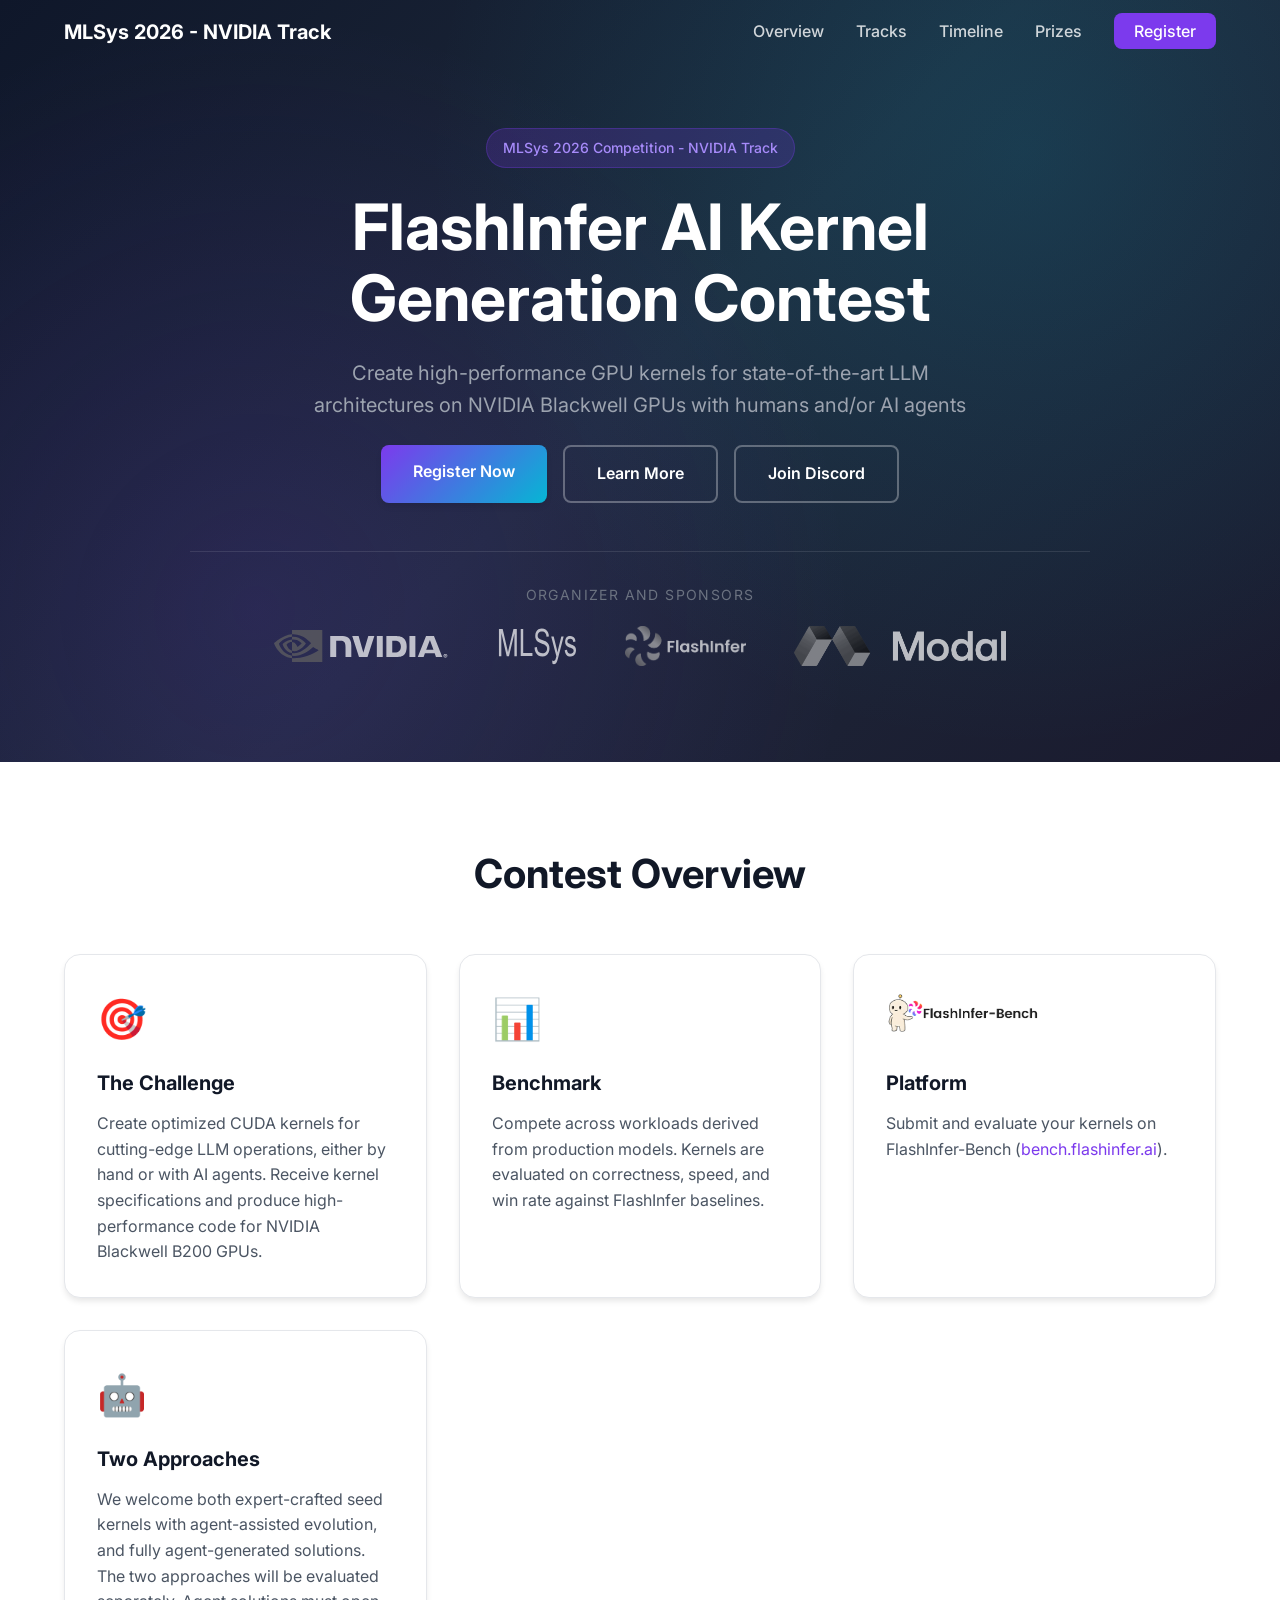
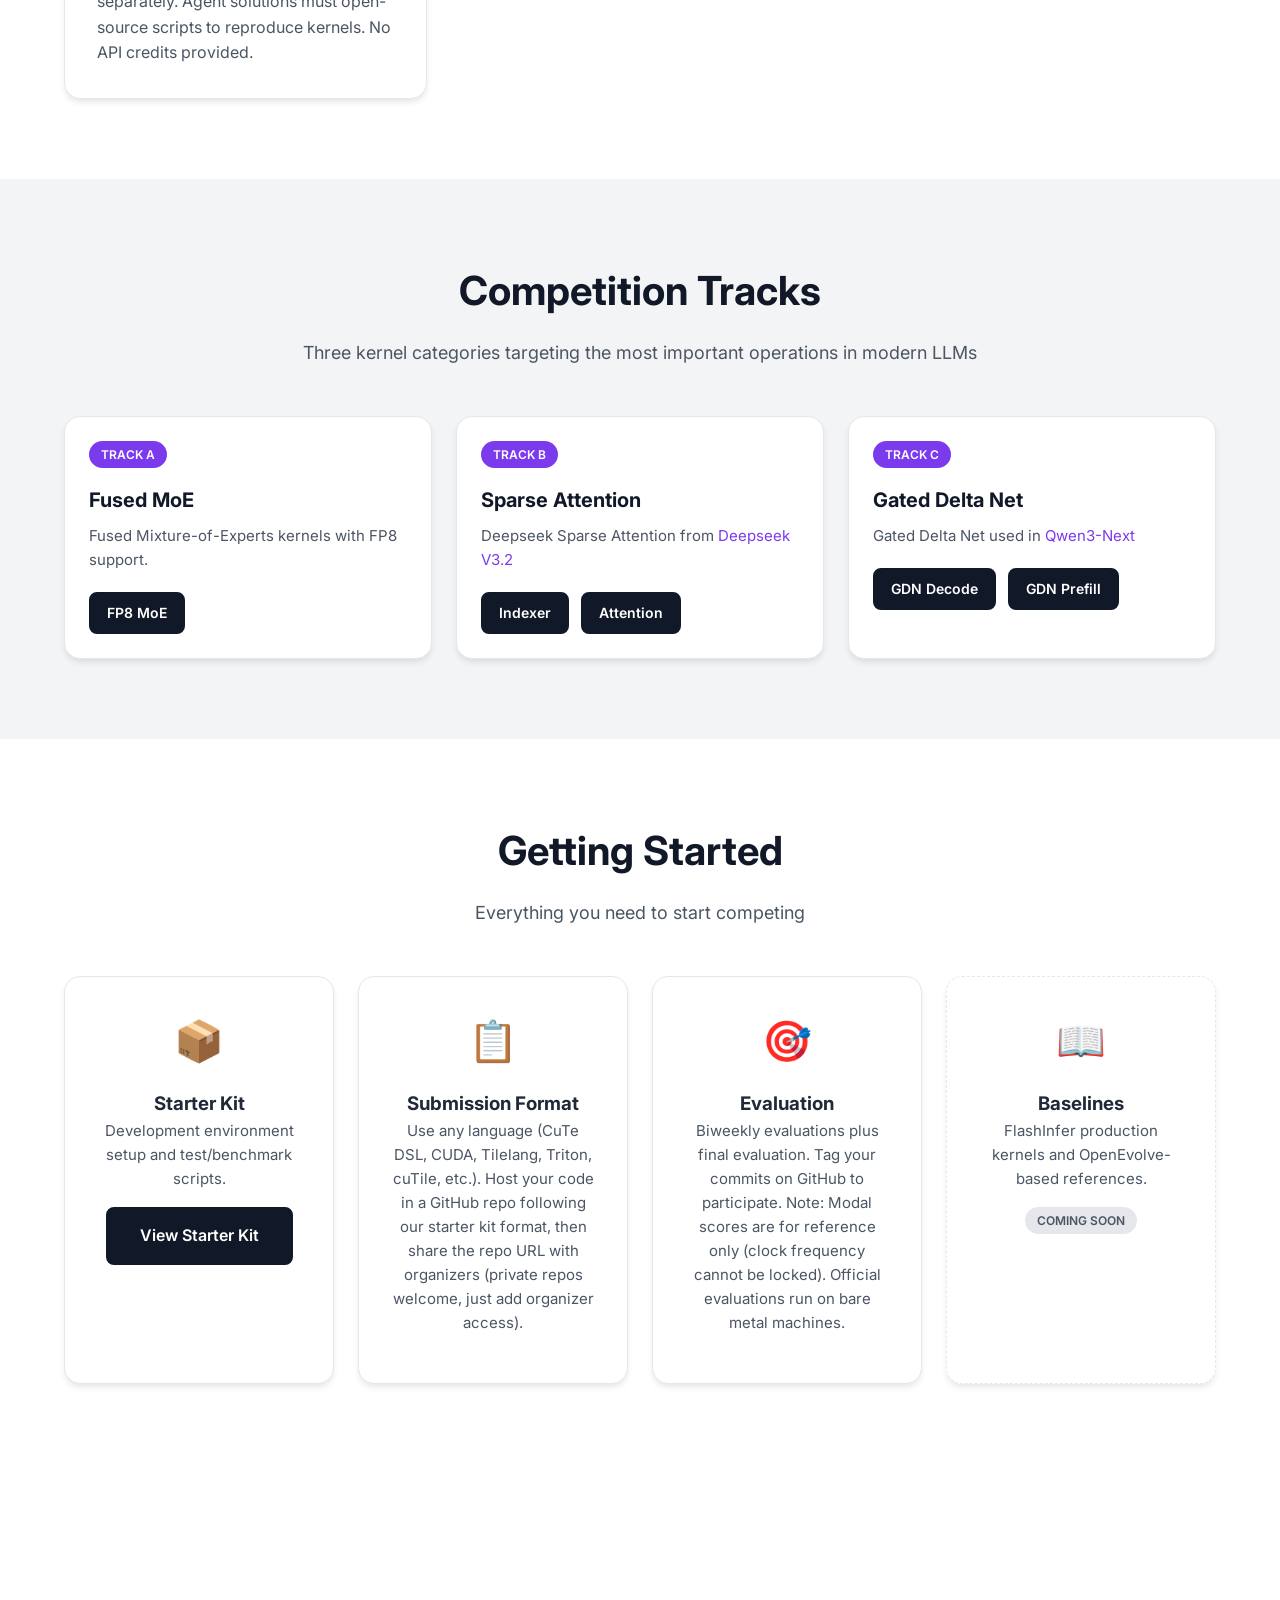
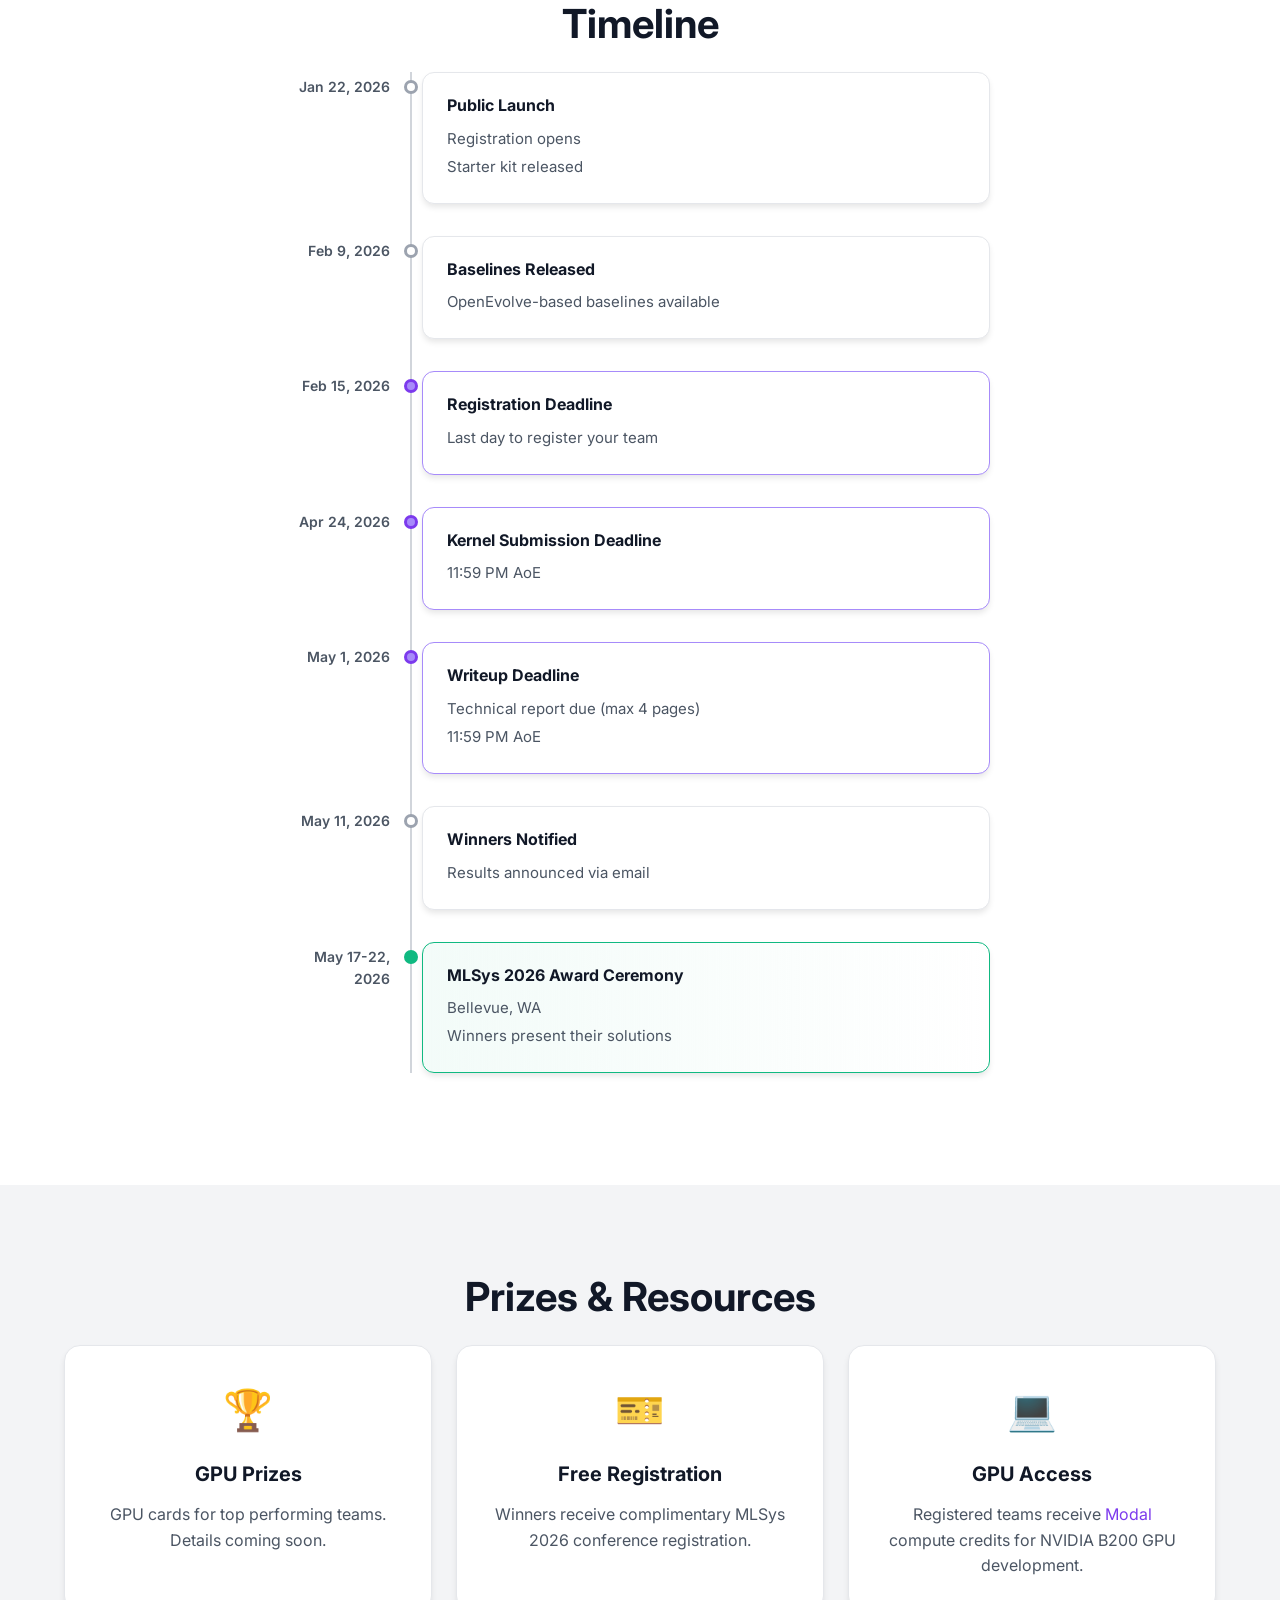
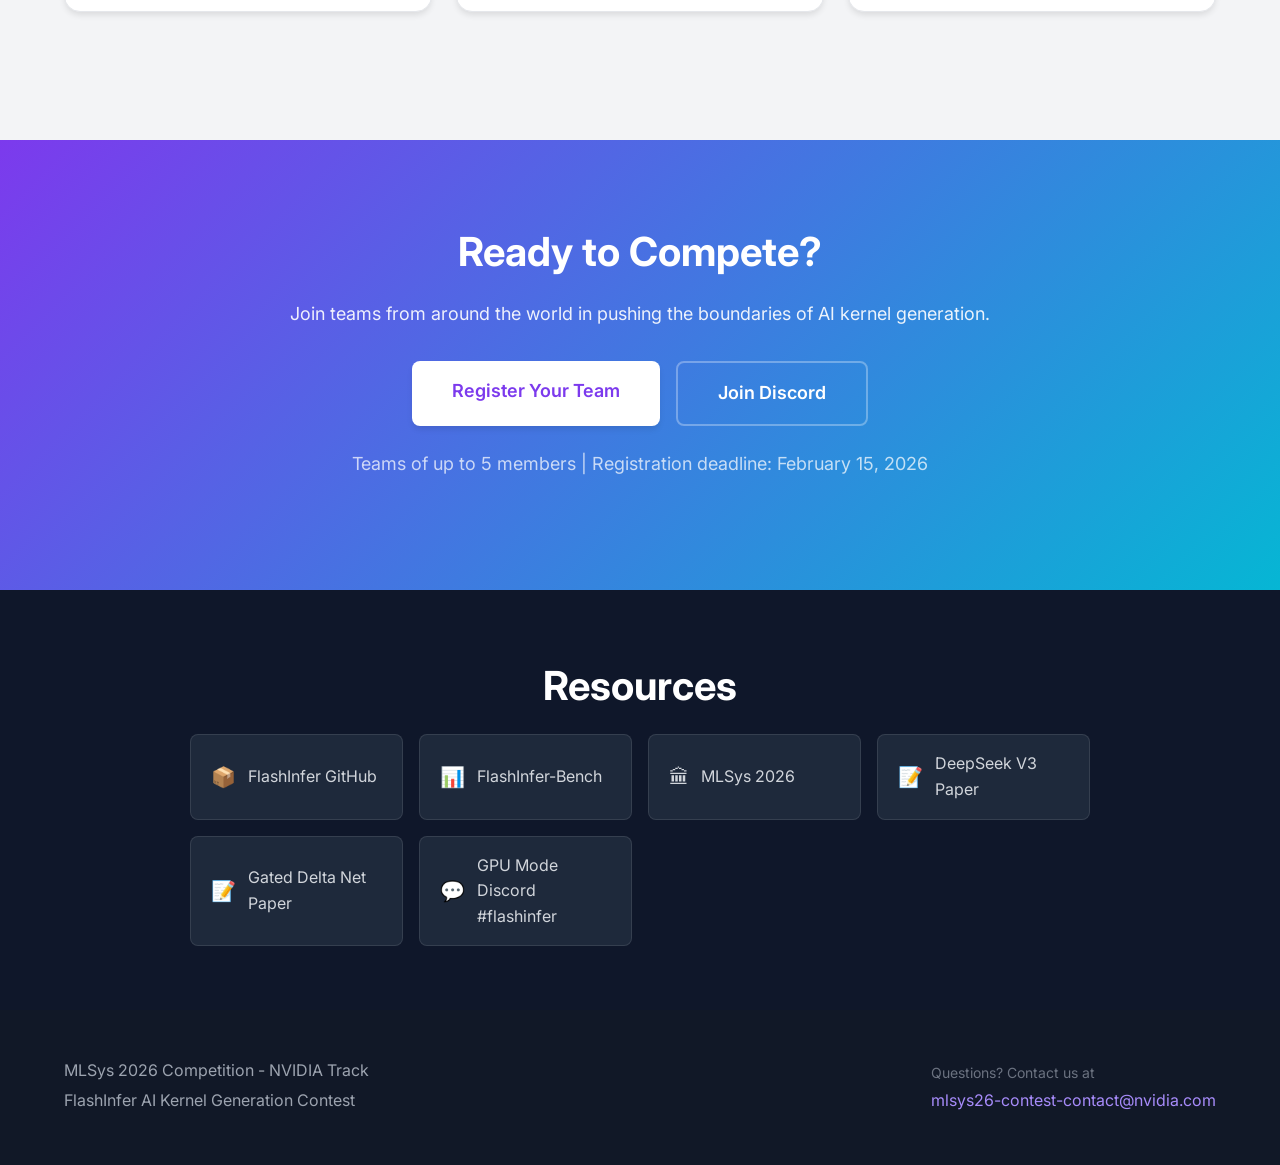
==== index.html @ d5a0d243 "fix url for gdn definitions" ====
<!DOCTYPE html>
<html lang="en">
<head>
    <meta charset="UTF-8">
    <meta name="viewport" content="width=device-width, initial-scale=1.0">
    <title>NVIDIA Track | MLSys 2026 FlashInfer AI Kernel Generation Contest</title>
    <link rel="stylesheet" href="styles.css">
    <link rel="preconnect" href="https://fonts.googleapis.com">
    <link rel="preconnect" href="https://fonts.gstatic.com" crossorigin>
    <link href="https://fonts.googleapis.com/css2?family=Inter:wght@400;500;600;700&family=JetBrains+Mono:wght@400;500&display=swap" rel="stylesheet">
</head>
<body>
    <nav class="navbar">
        <div class="nav-container">
            <a href="#" class="nav-logo">MLSys 2026 - NVIDIA Track</a>
            <ul class="nav-menu">
                <li><a href="#overview">Overview</a></li>
                <li><a href="#tracks">Tracks</a></li>
                <li><a href="#timeline">Timeline</a></li>
                <li><a href="#prizes">Prizes</a></li>
                <li><a href="#register" class="nav-cta">Register</a></li>
            </ul>
        </div>
    </nav>

    <header class="hero">
        <div class="hero-content">
            <div class="hero-badge">MLSys 2026 Competition - NVIDIA Track</div>
            <h1>FlashInfer AI Kernel Generation Contest</h1>
            <p class="hero-subtitle">Create high-performance GPU kernels for state-of-the-art LLM architectures on NVIDIA Blackwell GPUs with humans and/or AI agents</p>
            <div class="hero-buttons">
                <a href="https://docs.google.com/forms/d/e/1FAIpQLSc68pDEivL02zfquXBBNzZDrTqu38zTOIt8EEorZCu1cBKJQg/viewform?usp=dialog" class="btn btn-primary" target="_blank">Register Now</a>
                <a href="#overview" class="btn btn-secondary">Learn More</a>
                <a href="https://discord.gg/XEH5wGKXZA" class="btn btn-secondary" target="_blank">Join Discord</a>
            </div>
            <div class="hero-logos">
                <span class="hero-logos-label">Organizer and Sponsors</span>
                <div class="hero-logos-row">
                    <a href="https://www.nvidia.com" target="_blank" class="logo-link">
                        <img src="images/nvidia-logo.svg" alt="NVIDIA" class="partner-logo nvidia-logo">
                    </a>
                    <a href="https://mlsys.org/Conferences/2026" target="_blank" class="logo-link">
                        <img src="images/mlsys-logo.svg" alt="MLSys" class="partner-logo">
                    </a>
                    <a href="https://github.com/flashinfer-ai/flashinfer" target="_blank" class="logo-link">
                        <img src="images/FlashInfer-white-background.png" alt="FlashInfer" class="partner-logo">
                    </a>
                    <a href="https://modal.com" target="_blank" class="logo-link">
                        <img src="images/Modal-PrimaryLogo-Dark-Greyscale.png" alt="Modal" class="partner-logo">
                    </a>
                </div>
            </div>
        </div>
    </header>

    <section id="overview" class="section">
        <div class="container">
            <h2 class="section-title">Contest Overview</h2>
            <div class="overview-grid">
                <div class="overview-card">
                    <div class="overview-icon">&#x1F3AF;</div>
                    <h3>The Challenge</h3>
                    <p>Create optimized CUDA kernels for cutting-edge LLM operations, either by hand or with AI agents. Receive kernel specifications and produce high-performance code for NVIDIA Blackwell B200 GPUs.</p>
                </div>
                <div class="overview-card">
                    <div class="overview-icon">&#x1F4CA;</div>
                    <h3>Benchmark</h3>
                    <p>Compete across workloads derived from production models. Kernels are evaluated on correctness, speed, and win rate against FlashInfer baselines.</p>
                </div>
                <div class="overview-card">
                    <div class="overview-icon"><img src="images/fib-logo.png" alt="FlashInfer-Bench" class="overview-logo"></div>
                    <h3>Platform</h3>
                    <p>Submit and evaluate your kernels on FlashInfer-Bench (<a href="https://bench.flashinfer.ai" target="_blank">bench.flashinfer.ai</a>).</p>
                </div>
                <div class="overview-card">
                    <div class="overview-icon">&#x1F916;</div>
                    <h3>Two Approaches</h3>
                    <p>We welcome both expert-crafted seed kernels with agent-assisted evolution, and fully agent-generated solutions. The two approaches will be evaluated separately. Agent solutions must open-source scripts to reproduce kernels. No API credits provided.</p>
                </div>
            </div>
        </div>
    </section>

    <section id="tracks" class="section section-alt">
        <div class="container">
            <h2 class="section-title">Competition Tracks</h2>
            <p class="section-subtitle">Three kernel categories targeting the most important operations in modern LLMs</p>

            <div class="tracks-grid">
                <div class="track-card">
                    <div class="track-header">
                        <span class="track-label">Track A</span>
                    </div>
                    <h3>Fused MoE</h3>
                    <p>Fused Mixture-of-Experts kernels with FP8 support.</p>
                    <a href="https://bench.flashinfer.ai/kernels/moe_fp8_block_scale_ds_routing_topk8_ng8_kg4_e32_h7168_i2048" target="_blank" class="btn btn-secondary">FP8 MoE</a>
                </div>

                <div class="track-card">
                    <div class="track-header">
                        <span class="track-label">Track B</span>
                    </div>
                    <h3>Sparse Attention</h3>
                    <p>Deepseek Sparse Attention from <a href="https://huggingface.co/deepseek-ai/DeepSeek-V3.2" target="_blank">Deepseek V3.2</a></p>
                    <div class="track-links">
                        <a href="https://bench.flashinfer.ai/kernels/dsa_topk_indexer_fp8_h64_d128_topk2048_ps64" target="_blank" class="btn btn-secondary">Indexer</a>
                        <a href="https://bench.flashinfer.ai/kernels/dsa_sparse_attention_h16_ckv512_kpe64_topk2048_ps64" target="_blank" class="btn btn-secondary">Attention</a>
                    </div>
                </div>

                <div class="track-card">
                    <div class="track-header">
                        <span class="track-label">Track C</span>
                    </div>
                    <h3>Gated Delta Net</h3>
                    <p>Gated Delta Net used in <a href="https://huggingface.co/Qwen/Qwen3-Next-80B-A3B-Instruct" target="_blank">Qwen3-Next</a></p>
                    <div class="track-links">
                        <a href="https://bench.flashinfer.ai/kernels/gdn_decode_qk4_v8_d128_k_last" target="_blank" class="btn btn-secondary">GDN Decode</a>
                        <a href="https://bench.flashinfer.ai/kernels/gdn_prefill_qk4_v8_d128_k_last" target="_blank" class="btn btn-secondary">GDN Prefill</a>
                    </div>
                </div>
            </div>
        </div>
    </section>

    <section id="getting-started" class="section">
        <div class="container">
            <h2 class="section-title">Getting Started</h2>
            <p class="section-subtitle">Everything you need to start competing</p>
            <div class="content-grid">
                <div class="content-card">
                    <div class="card-icon">&#x1F4E6;</div>
                    <h3>Starter Kit</h3>
                    <p>Development environment setup and test/benchmark scripts.</p>
                    <a href="https://github.com/flashinfer-ai/flashinfer-bench-starter-kit" target="_blank" class="btn btn-secondary">View Starter Kit</a>
                </div>

                <div class="content-card">
                    <div class="card-icon">&#x1F4CB;</div>
                    <h3>Submission Format</h3>
                    <p>Use any language (CuTe DSL, CUDA, Tilelang, Triton, cuTile, etc.). Host your code in a GitHub repo following our starter kit format, then share the repo URL with organizers (private repos welcome, just add organizer access).</p>
                </div>

                <div class="content-card">
                    <div class="card-icon">&#x1F3AF;</div>
                    <h3>Evaluation</h3>
                    <p>Biweekly evaluations plus final evaluation. Tag your commits on GitHub to participate. Note: Modal scores are for reference only (clock frequency cannot be locked). Official evaluations run on bare metal machines.</p>
                </div>

                <div class="content-card coming-soon-card">
                    <div class="card-icon">&#x1F4D6;</div>
                    <h3>Baselines</h3>
                    <p>FlashInfer production kernels and OpenEvolve-based references.</p>
                    <span class="badge">Coming Soon</span>
                </div>
            </div>
        </div>
    </section>

    <section id="timeline" class="section">
        <div class="container">
            <h2 class="section-title">Timeline</h2>
            <div class="timeline">
                <div class="timeline-item">
                    <div class="timeline-date">Jan 22, 2026</div>
                    <div class="timeline-content">
                        <h3>Public Launch</h3>
                        <ul>
                            <li>Registration opens</li>
                            <li>Starter kit released</li>
                        </ul>
                    </div>
                </div>
                <div class="timeline-item">
                    <div class="timeline-date">Feb 9, 2026</div>
                    <div class="timeline-content">
                        <h3>Baselines Released</h3>
                        <ul>
                            <li>OpenEvolve-based baselines available</li>
                        </ul>
                    </div>
                </div>
                <div class="timeline-item important">
                    <div class="timeline-date">Feb 15, 2026</div>
                    <div class="timeline-content">
                        <h3>Registration Deadline</h3>
                        <ul>
                            <li>Last day to register your team</li>
                        </ul>
                    </div>
                </div>
                <div class="timeline-item important">
                    <div class="timeline-date">Apr 24, 2026</div>
                    <div class="timeline-content">
                        <h3>Kernel Submission Deadline</h3>
                        <ul>
                            <li>11:59 PM AoE</li>
                        </ul>
                    </div>
                </div>
                <div class="timeline-item important">
                    <div class="timeline-date">May 1, 2026</div>
                    <div class="timeline-content">
                        <h3>Writeup Deadline</h3>
                        <ul>
                            <li>Technical report due (max 4 pages)</li>
                            <li>11:59 PM AoE</li>
                        </ul>
                    </div>
                </div>
                <div class="timeline-item">
                    <div class="timeline-date">May 11, 2026</div>
                    <div class="timeline-content">
                        <h3>Winners Notified</h3>
                        <ul>
                            <li>Results announced via email</li>
                        </ul>
                    </div>
                </div>
                <div class="timeline-item highlight">
                    <div class="timeline-date">May 17-22, 2026</div>
                    <div class="timeline-content">
                        <h3>MLSys 2026 Award Ceremony</h3>
                        <ul>
                            <li>Bellevue, WA</li>
                            <li>Winners present their solutions</li>
                        </ul>
                    </div>
                </div>
            </div>
        </div>
    </section>

    <section id="prizes" class="section section-alt">
        <div class="container">
            <h2 class="section-title">Prizes & Resources</h2>

            <div class="prizes-grid">
                <div class="prize-card">
                    <div class="prize-icon">&#x1F3C6;</div>
                    <h3>GPU Prizes</h3>
                    <p>GPU cards for top performing teams. Details coming soon.</p>
                </div>
                <div class="prize-card">
                    <div class="prize-icon">&#x1F3AB;</div>
                    <h3>Free Registration</h3>
                    <p>Winners receive complimentary MLSys 2026 conference registration.</p>
                </div>
                <div class="prize-card">
                    <div class="prize-icon">&#x1F4BB;</div>
                    <h3>GPU Access</h3>
                    <p>Registered teams receive <a href="https://modal.com" target="_blank">Modal</a> compute credits for NVIDIA B200 GPU development.</p>
                </div>
            </div>
        </div>
    </section>

    <section id="register" class="section cta-section">
        <div class="container">
            <h2>Ready to Compete?</h2>
            <p>Join teams from around the world in pushing the boundaries of AI kernel generation.</p>
            <div class="cta-buttons">
                <a href="https://docs.google.com/forms/d/e/1FAIpQLSc68pDEivL02zfquXBBNzZDrTqu38zTOIt8EEorZCu1cBKJQg/viewform?usp=dialog" class="btn btn-primary btn-large" target="_blank">Register Your Team</a>
                <a href="https://discord.gg/XEH5wGKXZA" class="btn btn-secondary btn-large" target="_blank">Join Discord</a>
            </div>
            <p class="cta-note">Teams of up to 5 members | Registration deadline: February 15, 2026</p>
        </div>
    </section>

    <section class="section resources-section">
        <div class="container">
            <h2 class="section-title">Resources</h2>
            <div class="resources-grid">
                <a href="https://github.com/flashinfer-ai/flashinfer" class="resource-link" target="_blank">
                    <span class="resource-icon">&#x1F4E6;</span>
                    <span>FlashInfer GitHub</span>
                </a>
                <a href="https://bench.flashinfer.ai" class="resource-link" target="_blank">
                    <span class="resource-icon">&#x1F4CA;</span>
                    <span>FlashInfer-Bench</span>
                </a>
                <a href="https://mlsys.org/Conferences/2026" class="resource-link" target="_blank">
                    <span class="resource-icon">&#x1F3DB;</span>
                    <span>MLSys 2026</span>
                </a>
                <a href="https://arxiv.org/abs/2401.06066" class="resource-link" target="_blank">
                    <span class="resource-icon">&#x1F4DD;</span>
                    <span>DeepSeek V3 Paper</span>
                </a>
                <a href="https://arxiv.org/abs/2412.06464" class="resource-link" target="_blank">
                    <span class="resource-icon">&#x1F4DD;</span>
                    <span>Gated Delta Net Paper</span>
                </a>
                <a href="https://discord.gg/XEH5wGKXZA" class="resource-link" target="_blank">
                    <span class="resource-icon">&#x1F4AC;</span>
                    <span>GPU Mode Discord #flashinfer</span>
                </a>
            </div>
        </div>
    </section>

    <footer class="footer">
        <div class="container">
            <div class="footer-content">
                <div class="footer-info">
                    <p>MLSys 2026 Competition - NVIDIA Track</p>
                    <p>FlashInfer AI Kernel Generation Contest</p>
                </div>
                <div class="footer-contact">
                    <p>Questions? Contact us at</p>
                    <a href="mailto:mlsys26-contest-contact@nvidia.com">mlsys26-contest-contact@nvidia.com</a>
                </div>
            </div>
        </div>
    </footer>

    <script>
        // Smooth scrolling for navigation links
        document.querySelectorAll('a[href^="#"]').forEach(anchor => {
            anchor.addEventListener('click', function (e) {
                e.preventDefault();
                const target = document.querySelector(this.getAttribute('href'));
                if (target) {
                    target.scrollIntoView({
                        behavior: 'smooth',
                        block: 'start'
                    });
                }
            });
        });

        // Navbar background on scroll
        window.addEventListener('scroll', function() {
            const navbar = document.querySelector('.navbar');
            if (window.scrollY > 50) {
                navbar.classList.add('scrolled');
            } else {
                navbar.classList.remove('scrolled');
            }
        });
    </script>
</body>
</html>
---- styles.css ----
/* Reset and Base Styles */
*, *::before, *::after {
    box-sizing: border-box;
    margin: 0;
    padding: 0;
}

:root {
    --primary: #7c3aed;
    --primary-dark: #5b21b6;
    --primary-light: #a78bfa;
    --secondary: #06b6d4;
    --accent: #10b981;
    --dark: #0f172a;
    --dark-light: #1e293b;
    --gray-900: #111827;
    --gray-800: #1f2937;
    --gray-700: #374151;
    --gray-600: #4b5563;
    --gray-500: #6b7280;
    --gray-400: #9ca3af;
    --gray-300: #d1d5db;
    --gray-200: #e5e7eb;
    --gray-100: #f3f4f6;
    --white: #ffffff;
    --gradient: linear-gradient(135deg, var(--primary) 0%, var(--secondary) 100%);
    --shadow-sm: 0 1px 2px 0 rgba(0, 0, 0, 0.05);
    --shadow: 0 4px 6px -1px rgba(0, 0, 0, 0.1);
    --shadow-lg: 0 10px 15px -3px rgba(0, 0, 0, 0.1);
    --shadow-xl: 0 25px 50px -12px rgba(0, 0, 0, 0.25);
}

html {
    scroll-behavior: smooth;
}

body {
    font-family: 'Inter', -apple-system, BlinkMacSystemFont, 'Segoe UI', Roboto, sans-serif;
    line-height: 1.6;
    color: var(--gray-800);
    background: var(--white);
}

a {
    color: var(--primary);
    text-decoration: none;
    transition: color 0.2s;
}

a:hover {
    color: var(--primary-dark);
}

code {
    font-family: 'JetBrains Mono', 'Fira Code', monospace;
    background: var(--gray-100);
    padding: 0.125rem 0.375rem;
    border-radius: 4px;
    font-size: 0.875em;
}

/* Container */
.container {
    max-width: 1200px;
    margin: 0 auto;
    padding: 0 1.5rem;
}

/* Navigation */
.navbar {
    position: fixed;
    top: 0;
    left: 0;
    right: 0;
    z-index: 1000;
    background: transparent;
    transition: background 0.3s, box-shadow 0.3s;
}

.navbar.scrolled {
    background: rgba(15, 23, 42, 0.95);
    backdrop-filter: blur(10px);
    box-shadow: var(--shadow-lg);
}

.nav-container {
    max-width: 1200px;
    margin: 0 auto;
    padding: 1rem 1.5rem;
    display: flex;
    justify-content: space-between;
    align-items: center;
}

.nav-logo {
    font-weight: 700;
    font-size: 1.25rem;
    color: var(--white);
}

.nav-menu {
    display: flex;
    gap: 2rem;
    list-style: none;
    align-items: center;
}

.nav-menu a {
    color: rgba(255, 255, 255, 0.8);
    font-weight: 500;
    transition: color 0.2s;
}

.nav-menu a:hover {
    color: var(--white);
}

.nav-cta {
    background: var(--primary);
    padding: 0.5rem 1.25rem;
    border-radius: 8px;
    color: var(--white) !important;
}

.nav-cta:hover {
    background: var(--primary-dark);
}

/* Hero Section */
.hero {
    background: linear-gradient(135deg, var(--dark) 0%, var(--dark-light) 50%, #1a1a2e 100%);
    padding: 8rem 1.5rem 6rem;
    text-align: center;
    position: relative;
    overflow: hidden;
}

.hero::before {
    content: '';
    position: absolute;
    top: 0;
    left: 0;
    right: 0;
    bottom: 0;
    background:
        radial-gradient(circle at 20% 80%, rgba(124, 58, 237, 0.15) 0%, transparent 50%),
        radial-gradient(circle at 80% 20%, rgba(6, 182, 212, 0.15) 0%, transparent 50%);
    pointer-events: none;
}

.hero-content {
    position: relative;
    max-width: 900px;
    margin: 0 auto;
}

.hero-badge {
    display: inline-block;
    background: rgba(124, 58, 237, 0.2);
    color: var(--primary-light);
    padding: 0.5rem 1rem;
    border-radius: 100px;
    font-size: 0.875rem;
    font-weight: 500;
    margin-bottom: 1.5rem;
    border: 1px solid rgba(124, 58, 237, 0.3);
}

.hero h1 {
    font-size: clamp(2.5rem, 5vw, 4rem);
    font-weight: 700;
    color: var(--white);
    line-height: 1.1;
    margin-bottom: 1.5rem;
}

.hero-subtitle {
    font-size: 1.25rem;
    color: var(--gray-400);
    max-width: 700px;
    margin: 0 auto 1.5rem;
}

.hero-meta {
    display: flex;
    justify-content: center;
    gap: 0.75rem;
    color: var(--gray-500);
    font-size: 1rem;
    margin-bottom: 2rem;
    flex-wrap: wrap;
}

.hero-meta .separator {
    color: var(--gray-600);
}

.hero-buttons {
    display: flex;
    gap: 1rem;
    justify-content: center;
    flex-wrap: wrap;
}

/* Hero Logos */
.hero-logos {
    margin-top: 3rem;
    padding-top: 2rem;
    border-top: 1px solid rgba(255, 255, 255, 0.1);
}

.hero-logos-label {
    display: block;
    color: var(--gray-500);
    font-size: 0.875rem;
    text-transform: uppercase;
    letter-spacing: 0.1em;
    margin-bottom: 1.25rem;
}

.hero-logos-row {
    display: flex;
    justify-content: center;
    align-items: center;
    gap: 3rem;
    flex-wrap: wrap;
}

.logo-link {
    display: flex;
    align-items: center;
    opacity: 0.7;
    transition: opacity 0.2s;
}

.logo-link:hover {
    opacity: 1;
}

.partner-logo {
    height: 40px;
    width: auto;
    filter: grayscale(1) invert(1);
}

.partner-logo.nvidia-logo {
    height: 32px;
}

/* Buttons */
.btn {
    display: inline-block;
    padding: 0.875rem 2rem;
    border-radius: 8px;
    font-weight: 600;
    font-size: 1rem;
    transition: all 0.2s;
    cursor: pointer;
    border: none;
}

.btn-primary {
    background: var(--gradient);
    color: var(--white);
    box-shadow: var(--shadow);
}

.btn-primary:hover {
    transform: translateY(-2px);
    box-shadow: var(--shadow-lg);
    color: var(--white);
}

.btn-secondary {
    background: transparent;
    color: var(--white);
    border: 2px solid rgba(255, 255, 255, 0.3);
}

.btn-secondary:hover {
    background: rgba(255, 255, 255, 0.1);
    border-color: rgba(255, 255, 255, 0.5);
    color: var(--white);
}

.btn-large {
    padding: 1rem 2.5rem;
    font-size: 1.125rem;
}

/* Sections */
.section {
    padding: 5rem 1.5rem;
}

.section-alt {
    background: var(--gray-100);
}

.section-title {
    font-size: 2.5rem;
    font-weight: 700;
    text-align: center;
    margin-bottom: 1rem;
    color: var(--gray-900);
}

.section-subtitle {
    text-align: center;
    color: var(--gray-600);
    font-size: 1.125rem;
    max-width: 700px;
    margin: 0 auto 3rem;
}

/* Coming Soon Box */
.coming-soon-box {
    background: var(--gray-100);
    border: 2px dashed var(--gray-300);
    border-radius: 16px;
    padding: 3rem 2rem;
    text-align: center;
    max-width: 600px;
    margin: 0 auto;
}

.coming-soon-icon {
    font-size: 3rem;
    margin-bottom: 1rem;
}

.coming-soon-box h3 {
    font-size: 1.5rem;
    color: var(--gray-700);
    margin-bottom: 0.75rem;
}

.coming-soon-box p {
    color: var(--gray-600);
    margin-bottom: 1.5rem;
}

.coming-soon-box .btn-secondary {
    background: var(--white);
    color: var(--gray-700);
    border: 2px solid var(--gray-300);
}

.coming-soon-box .btn-secondary:hover {
    border-color: var(--primary);
    color: var(--primary);
}

/* Overview Grid */
.overview-grid {
    display: grid;
    grid-template-columns: repeat(auto-fit, minmax(300px, 1fr));
    gap: 2rem;
    margin-top: 3rem;
}

.overview-card {
    background: var(--white);
    padding: 2rem;
    border-radius: 16px;
    box-shadow: var(--shadow);
    border: 1px solid var(--gray-200);
    transition: transform 0.2s, box-shadow 0.2s;
}

.overview-card:hover {
    transform: translateY(-4px);
    box-shadow: var(--shadow-lg);
}

.overview-icon {
    font-size: 2.5rem;
    margin-bottom: 1rem;
}

.overview-logo {
    height: 2.5rem;
    width: auto;
}

.overview-card h3 {
    font-size: 1.25rem;
    margin-bottom: 0.75rem;
    color: var(--gray-900);
}

.overview-card p {
    color: var(--gray-600);
}

/* Tracks Grid */
.tracks-grid {
    display: grid;
    grid-template-columns: repeat(auto-fit, minmax(280px, 1fr));
    gap: 1.5rem;
}

.track-card {
    background: var(--white);
    border-radius: 16px;
    padding: 1.5rem;
    box-shadow: var(--shadow);
    border: 1px solid var(--gray-200);
    transition: transform 0.2s, box-shadow 0.2s;
}

.track-card:hover {
    transform: translateY(-4px);
    box-shadow: var(--shadow-lg);
}

.track-header {
    display: flex;
    justify-content: space-between;
    align-items: center;
    margin-bottom: 1rem;
}

.track-label {
    background: var(--primary);
    color: var(--white);
    padding: 0.25rem 0.75rem;
    border-radius: 100px;
    font-size: 0.75rem;
    font-weight: 600;
    text-transform: uppercase;
}

.track-weight {
    color: var(--gray-500);
    font-weight: 600;
}

.track-card h3 {
    font-size: 1.25rem;
    margin-bottom: 0.5rem;
    color: var(--gray-900);
}

.track-card > p {
    color: var(--gray-600);
    font-size: 0.9375rem;
    margin-bottom: 1.25rem;
}

.track-card .btn-secondary {
    background: var(--gray-900);
    color: var(--white);
    border: 2px solid var(--gray-900);
    padding: 0.5rem 1rem;
    font-size: 0.875rem;
}

.track-card .btn-secondary:hover {
    background: var(--gray-700);
    border-color: var(--gray-700);
}

.track-links {
    display: flex;
    gap: 0.75rem;
    flex-wrap: wrap;
}

.track-details {
    background: var(--gray-100);
    border-radius: 8px;
    padding: 1rem;
    margin-bottom: 1rem;
}

.detail-item {
    margin-bottom: 0.5rem;
}

.detail-item:last-child {
    margin-bottom: 0;
}

.detail-label {
    font-weight: 600;
    color: var(--gray-700);
    font-size: 0.75rem;
    text-transform: uppercase;
    display: block;
    margin-bottom: 0.25rem;
}

.detail-item code {
    font-size: 0.75rem;
    margin-right: 0.25rem;
}

.track-models {
    display: flex;
    flex-wrap: wrap;
    gap: 0.5rem;
}

.model-tag {
    background: var(--gray-200);
    color: var(--gray-700);
    padding: 0.25rem 0.625rem;
    border-radius: 100px;
    font-size: 0.75rem;
    font-weight: 500;
}

/* Code Section */
.code-section {
    background: var(--dark);
    border-radius: 12px;
    overflow: hidden;
    margin-bottom: 2rem;
    box-shadow: var(--shadow-lg);
}

.code-header {
    display: flex;
    justify-content: space-between;
    align-items: center;
    padding: 0.75rem 1.25rem;
    background: var(--dark-light);
    border-bottom: 1px solid rgba(255, 255, 255, 0.1);
}

.code-header span {
    color: var(--gray-400);
    font-size: 0.875rem;
}

.code-lang {
    background: rgba(124, 58, 237, 0.2);
    color: var(--primary-light);
    padding: 0.25rem 0.625rem;
    border-radius: 4px;
    font-size: 0.75rem;
}

.code-section pre {
    padding: 1.5rem;
    overflow-x: auto;
}

.code-section code {
    background: transparent;
    color: var(--gray-300);
    font-size: 0.875rem;
    line-height: 1.7;
    padding: 0;
}

/* Evaluation Grid */
.eval-grid {
    display: grid;
    grid-template-columns: repeat(auto-fit, minmax(220px, 1fr));
    gap: 1.5rem;
    margin-bottom: 3rem;
}

.eval-card {
    background: var(--white);
    padding: 1.5rem;
    border-radius: 12px;
    text-align: center;
    box-shadow: var(--shadow);
    border: 2px solid var(--gray-200);
}

.eval-card.primary {
    border-color: var(--primary);
    background: linear-gradient(to bottom, rgba(124, 58, 237, 0.05), var(--white));
}

.eval-card h3 {
    font-size: 1.125rem;
    margin-bottom: 0.5rem;
    color: var(--gray-900);
}

.eval-card p {
    color: var(--gray-600);
    font-size: 0.9375rem;
    margin-bottom: 1rem;
}

.eval-detail {
    display: flex;
    flex-direction: column;
    gap: 0.25rem;
}

.eval-detail span {
    font-size: 0.875rem;
    color: var(--gray-500);
}

.eval-detail .highlight {
    color: var(--primary);
    font-weight: 600;
}

.baseline-info {
    background: var(--white);
    padding: 2rem;
    border-radius: 12px;
    text-align: center;
    box-shadow: var(--shadow);
}

.baseline-info h3 {
    margin-bottom: 0.5rem;
    color: var(--gray-900);
}

.baseline-info p {
    color: var(--gray-600);
}

/* Timeline */
.timeline {
    position: relative;
    max-width: 700px;
    margin: 0 auto;
}

.timeline::before {
    content: '';
    position: absolute;
    left: 120px;
    top: 0;
    bottom: 0;
    width: 2px;
    background: var(--gray-300);
}

.timeline-item {
    display: flex;
    gap: 2rem;
    margin-bottom: 2rem;
    position: relative;
}

.timeline-item::before {
    content: '';
    position: absolute;
    left: 114px;
    top: 0.5rem;
    width: 14px;
    height: 14px;
    border-radius: 50%;
    background: var(--white);
    border: 3px solid var(--gray-400);
    z-index: 1;
}

.timeline-item.important::before {
    border-color: var(--primary);
    background: var(--primary-light);
}

.timeline-item.highlight::before {
    border-color: var(--accent);
    background: var(--accent);
}

.timeline-date {
    flex: 0 0 100px;
    font-weight: 600;
    color: var(--gray-600);
    font-size: 0.875rem;
    text-align: right;
    padding-top: 0.25rem;
}

.timeline-content {
    flex: 1;
    background: var(--white);
    padding: 1.25rem 1.5rem;
    border-radius: 12px;
    box-shadow: var(--shadow);
    border: 1px solid var(--gray-200);
}

.timeline-item.important .timeline-content {
    border-color: var(--primary-light);
}

.timeline-item.highlight .timeline-content {
    border-color: var(--accent);
    background: linear-gradient(to right, rgba(16, 185, 129, 0.05), var(--white));
}

.timeline-content h3 {
    font-size: 1rem;
    margin-bottom: 0.5rem;
    color: var(--gray-900);
}

.timeline-content ul {
    list-style: none;
    color: var(--gray-600);
    font-size: 0.9375rem;
}

.timeline-content li {
    margin-bottom: 0.25rem;
}

/* Prizes Section */
.prizes-grid {
    display: grid;
    grid-template-columns: repeat(auto-fit, minmax(280px, 1fr));
    gap: 1.5rem;
    margin-bottom: 3rem;
}

.prize-card {
    background: var(--white);
    padding: 2rem;
    border-radius: 16px;
    text-align: center;
    box-shadow: var(--shadow);
    border: 1px solid var(--gray-200);
}

.prize-card.grand {
    grid-column: 1 / -1;
    background: var(--gradient);
    color: var(--white);
    border: none;
}

.prize-amount {
    font-size: 3rem;
    font-weight: 700;
    margin-bottom: 0.25rem;
}

.prize-label {
    font-size: 1.125rem;
    opacity: 0.9;
    margin-bottom: 1rem;
}

.prize-card.grand p {
    opacity: 0.9;
    max-width: 600px;
    margin: 0 auto;
}

.prize-icon {
    font-size: 2.5rem;
    margin-bottom: 1rem;
}

.prize-card h3 {
    font-size: 1.25rem;
    margin-bottom: 0.75rem;
    color: var(--gray-900);
}

.prize-card p {
    color: var(--gray-600);
}

.requirements-box {
    background: var(--white);
    padding: 2rem;
    border-radius: 12px;
    box-shadow: var(--shadow);
    border-left: 4px solid var(--primary);
}

.requirements-box h3 {
    margin-bottom: 1rem;
    color: var(--gray-900);
}

.requirements-box ul {
    list-style: none;
}

.requirements-box li {
    position: relative;
    padding-left: 1.5rem;
    margin-bottom: 0.75rem;
    color: var(--gray-700);
}

.requirements-box li::before {
    content: '✓';
    position: absolute;
    left: 0;
    color: var(--accent);
    font-weight: bold;
}

/* CTA Section */
.cta-section {
    background: var(--gradient);
    text-align: center;
    padding: 5rem 1.5rem;
}

.cta-section h2 {
    color: var(--white);
    font-size: 2.5rem;
    margin-bottom: 1rem;
}

.cta-section p {
    color: rgba(255, 255, 255, 0.9);
    font-size: 1.125rem;
    margin-bottom: 2rem;
}

.cta-section .btn-primary {
    background: var(--white);
    color: var(--primary);
}

.cta-section .btn-primary:hover {
    background: var(--gray-100);
    color: var(--primary-dark);
}

.cta-buttons {
    display: flex;
    gap: 1rem;
    justify-content: center;
    flex-wrap: wrap;
}

.cta-note {
    margin-top: 1.5rem;
    font-size: 0.875rem;
    opacity: 0.8;
}

/* Resources Section */
.resources-section {
    background: var(--dark);
    padding: 4rem 1.5rem;
}

.resources-section .section-title {
    color: var(--white);
}

.resources-grid {
    display: grid;
    grid-template-columns: repeat(auto-fit, minmax(180px, 1fr));
    gap: 1rem;
    max-width: 900px;
    margin: 0 auto;
}

.resource-link {
    display: flex;
    align-items: center;
    gap: 0.75rem;
    background: var(--dark-light);
    padding: 1rem 1.25rem;
    border-radius: 8px;
    color: var(--gray-300);
    transition: all 0.2s;
    border: 1px solid rgba(255, 255, 255, 0.1);
}

.resource-link:hover {
    background: rgba(124, 58, 237, 0.2);
    border-color: var(--primary);
    color: var(--white);
}

.resource-icon {
    font-size: 1.25rem;
}

/* Footer */
.footer {
    background: var(--gray-900);
    padding: 3rem 1.5rem;
}

.footer-content {
    display: flex;
    justify-content: space-between;
    align-items: center;
    flex-wrap: wrap;
    gap: 1.5rem;
}

.footer-info p {
    color: var(--gray-400);
    margin-bottom: 0.25rem;
}

.footer-contact p {
    color: var(--gray-500);
    font-size: 0.875rem;
    margin-bottom: 0.25rem;
}

.footer-contact a {
    color: var(--primary-light);
}

/* Page Header (for subpages) */
.page-header {
    background: linear-gradient(135deg, var(--dark) 0%, var(--dark-light) 100%);
    padding: 8rem 1.5rem 3rem;
    text-align: center;
}

.page-header h1 {
    font-size: 2.5rem;
    font-weight: 700;
    color: var(--white);
    margin-bottom: 0.5rem;
}

.page-header p {
    color: var(--gray-400);
    font-size: 1.125rem;
}

/* Content Grid (for getting-started page) */
.content-grid {
    display: grid;
    grid-template-columns: repeat(auto-fit, minmax(250px, 1fr));
    gap: 1.5rem;
    margin-bottom: 3rem;
}

.content-card {
    background: var(--white);
    padding: 2rem;
    border-radius: 16px;
    box-shadow: var(--shadow);
    border: 1px solid var(--gray-200);
    text-align: center;
}

.content-card.coming-soon-card {
    background: var(--gray-50);
    border-style: dashed;
}

.card-icon {
    font-size: 2.5rem;
    margin-bottom: 1rem;
}

.content-card h2 {
    font-size: 1.25rem;
    color: var(--gray-900);
    margin-bottom: 0.5rem;
}

.content-card p {
    color: var(--gray-600);
    font-size: 0.9375rem;
    margin-bottom: 1rem;
}

.content-card .btn-secondary {
    background: var(--gray-900);
    color: var(--white);
    border: 2px solid var(--gray-900);
}

.content-card .btn-secondary:hover {
    background: var(--gray-700);
    border-color: var(--gray-700);
}

.badge {
    display: inline-block;
    background: var(--gray-200);
    color: var(--gray-600);
    padding: 0.25rem 0.75rem;
    border-radius: 100px;
    font-size: 0.75rem;
    font-weight: 600;
    text-transform: uppercase;
}

.info-box {
    background: linear-gradient(135deg, rgba(124, 58, 237, 0.1), rgba(6, 182, 212, 0.1));
    border: 1px solid rgba(124, 58, 237, 0.2);
    border-radius: 12px;
    padding: 2rem;
    text-align: center;
}

.info-box p {
    color: var(--gray-700);
    margin-bottom: 1.5rem;
}

/* Responsive */
@media (max-width: 768px) {
    .nav-menu {
        display: none;
    }

    .hero {
        padding: 6rem 1.5rem 4rem;
    }

    .hero h1 {
        font-size: 2rem;
    }

    .hero-subtitle {
        font-size: 1rem;
    }

    .section {
        padding: 3rem 1rem;
    }

    .section-title {
        font-size: 1.75rem;
    }

    .timeline::before {
        left: 20px;
    }

    .timeline-item::before {
        left: 14px;
    }

    .timeline-date {
        flex: 0 0 auto;
        width: 100%;
        text-align: left;
        padding-left: 3rem;
        margin-bottom: 0.5rem;
    }

    .timeline-item {
        flex-direction: column;
        gap: 0;
        padding-left: 3rem;
    }

    .prize-card.grand {
        grid-column: auto;
    }

    .prize-amount {
        font-size: 2.5rem;
    }

    .footer-content {
        flex-direction: column;
        text-align: center;
    }

    .code-section pre {
        padding: 1rem;
    }

    .code-section code {
        font-size: 0.75rem;
    }
}
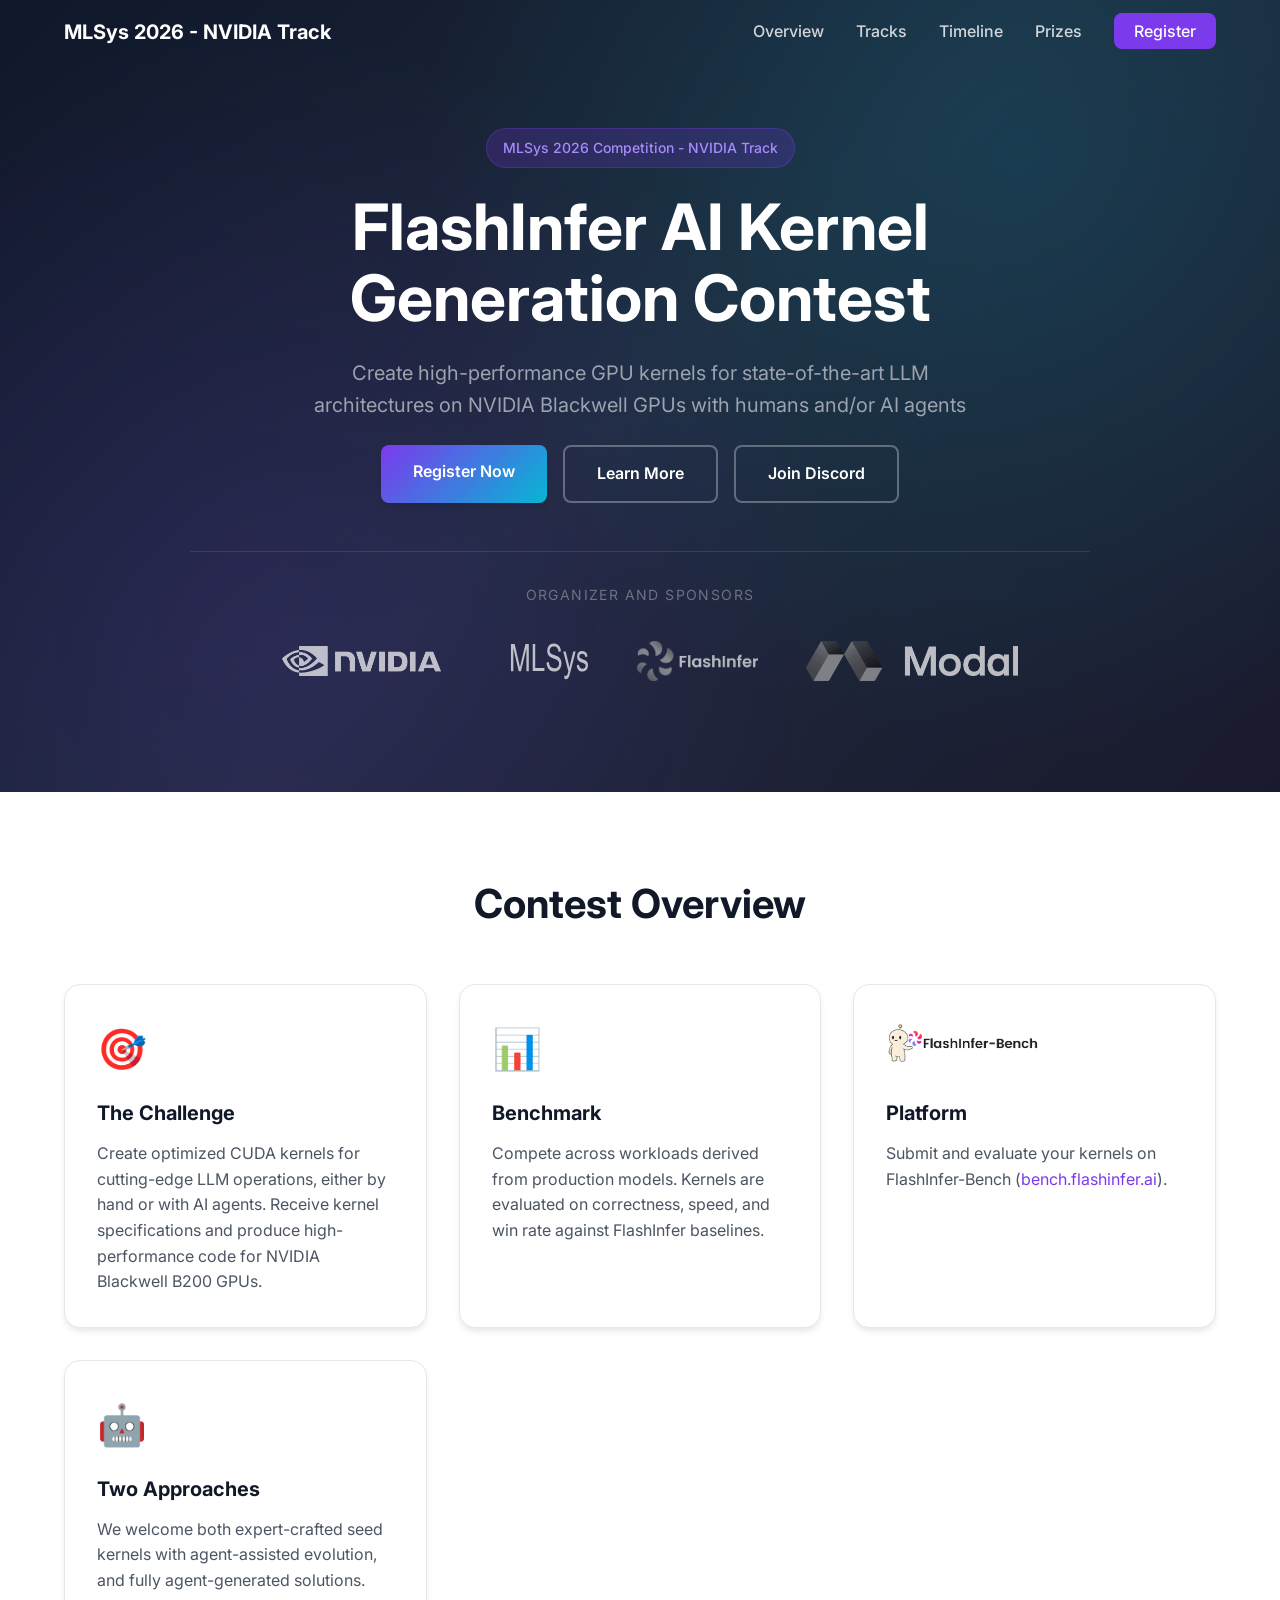
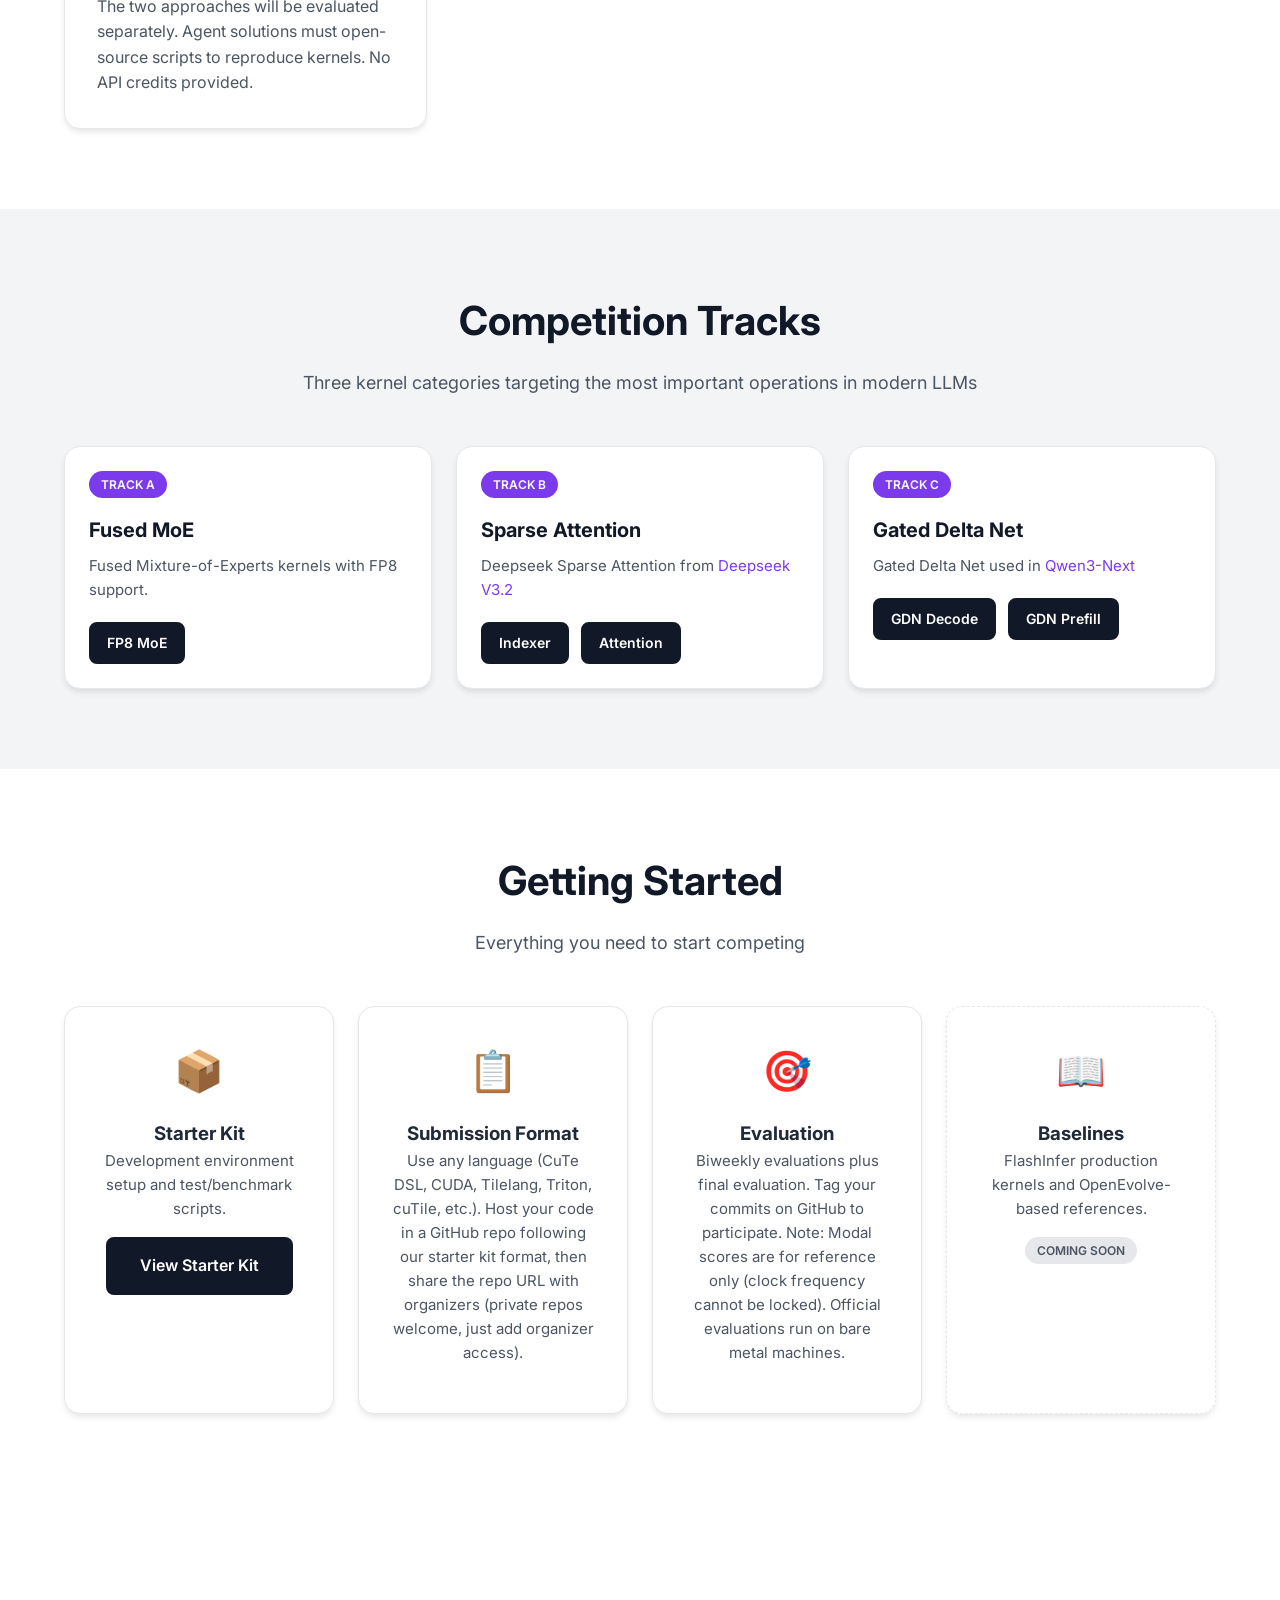
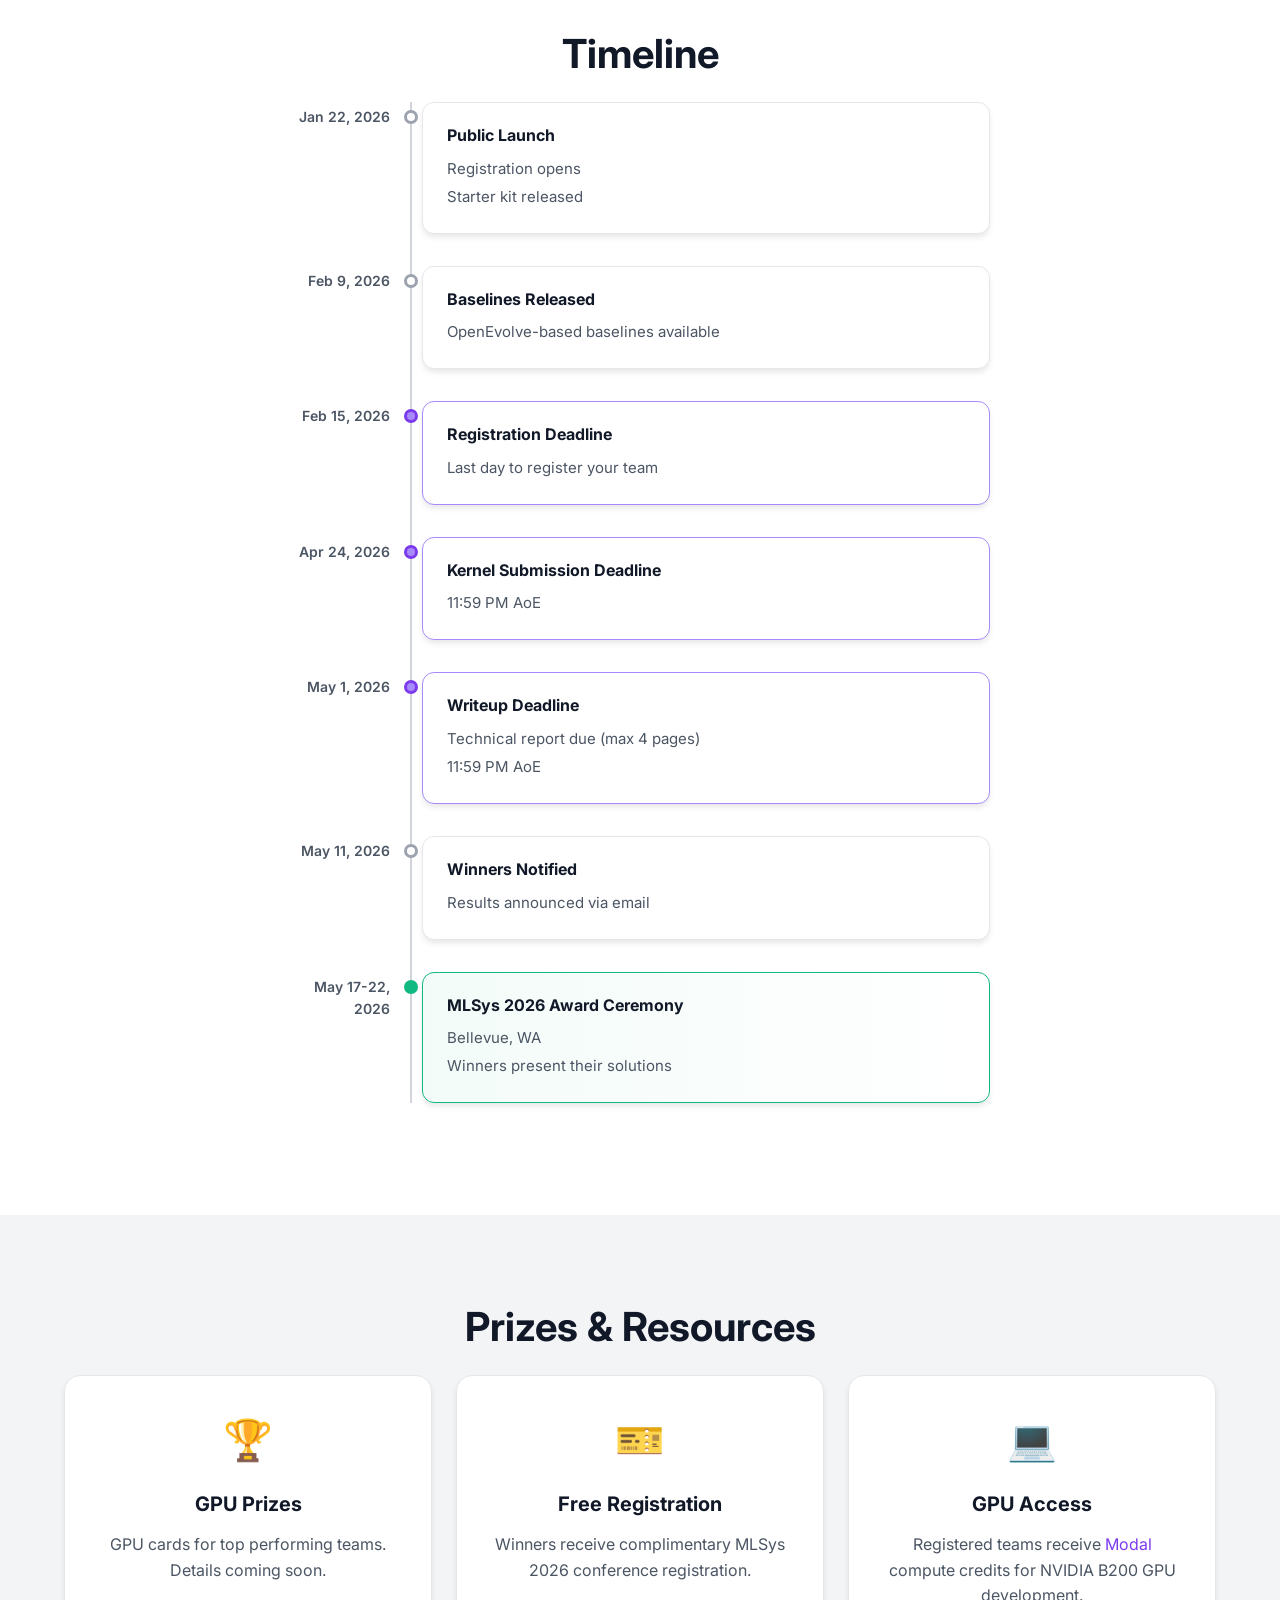
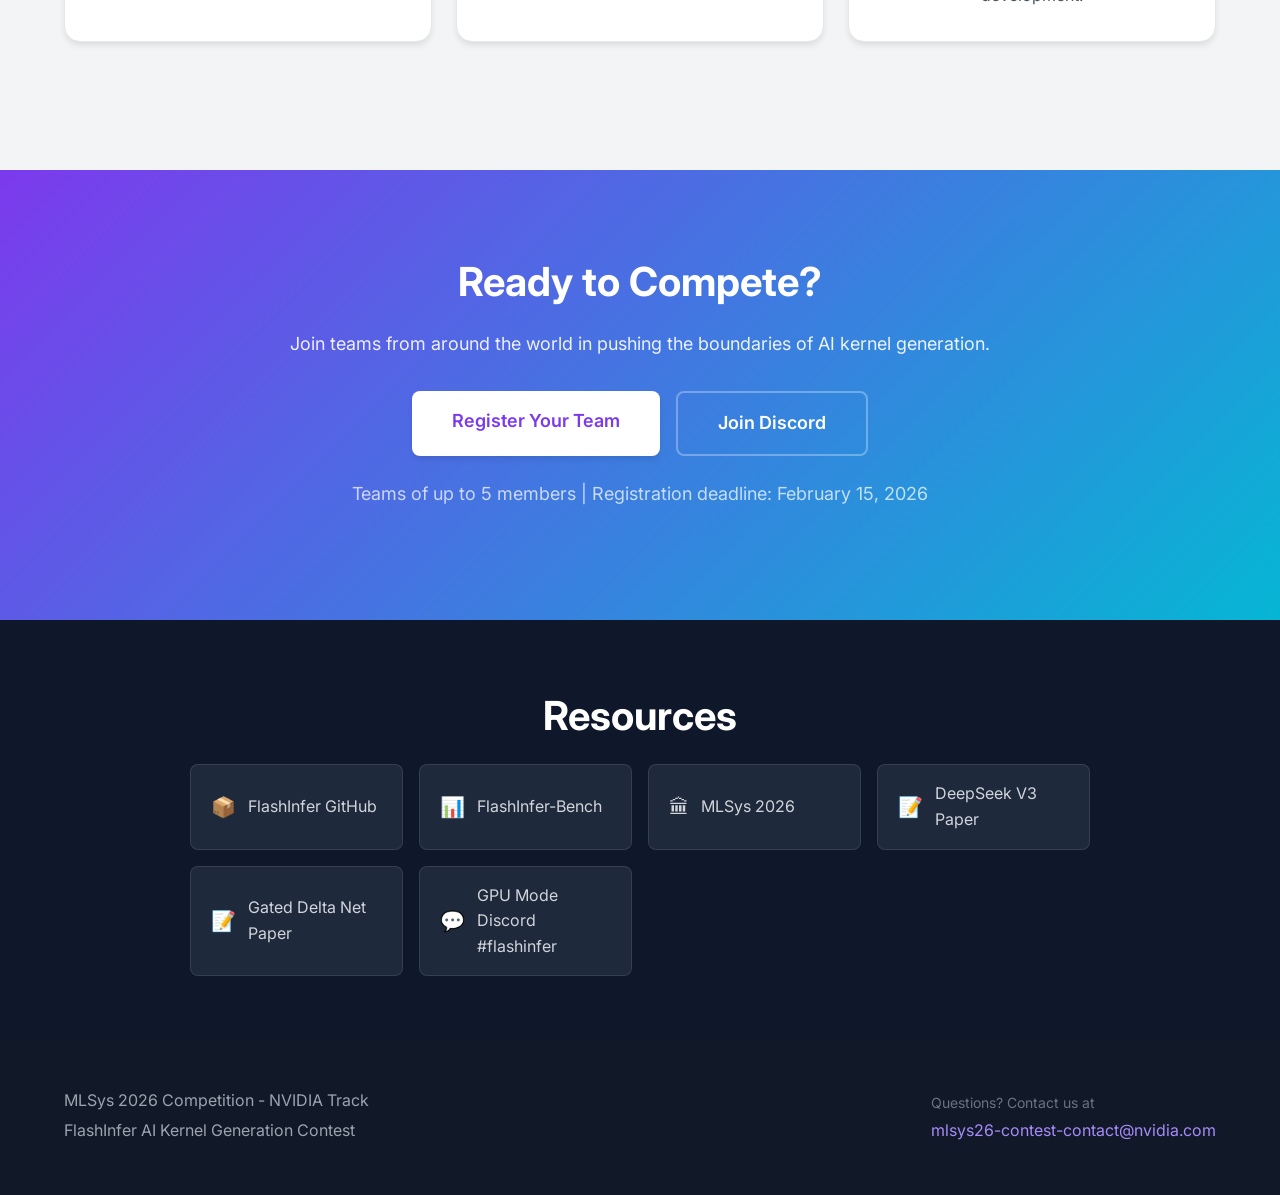
==== commit e2779ee0: "Replace NVIDIA logo with official horizontal white PNG" ====
--- a/index.html
+++ b/index.html
@@ -37,7 +37,7 @@
                 <span class="hero-logos-label">Organizer and Sponsors</span>
                 <div class="hero-logos-row">
                     <a href="https://www.nvidia.com" target="_blank" class="logo-link">
-                        <img src="images/nvidia-logo.svg" alt="NVIDIA" class="partner-logo nvidia-logo">
+                        <img src="images/nvidia-logo.png" alt="NVIDIA" class="partner-logo nvidia-logo">
                     </a>
                     <a href="https://mlsys.org/Conferences/2026" target="_blank" class="logo-link">
                         <img src="images/mlsys-logo.svg" alt="MLSys" class="partner-logo">
--- a/styles.css
+++ b/styles.css
@@ -244,7 +244,8 @@
 }
 
 .partner-logo.nvidia-logo {
-    height: 32px;
+    height: 70px;
+    filter: none;
 }
 
 /* Buttons */
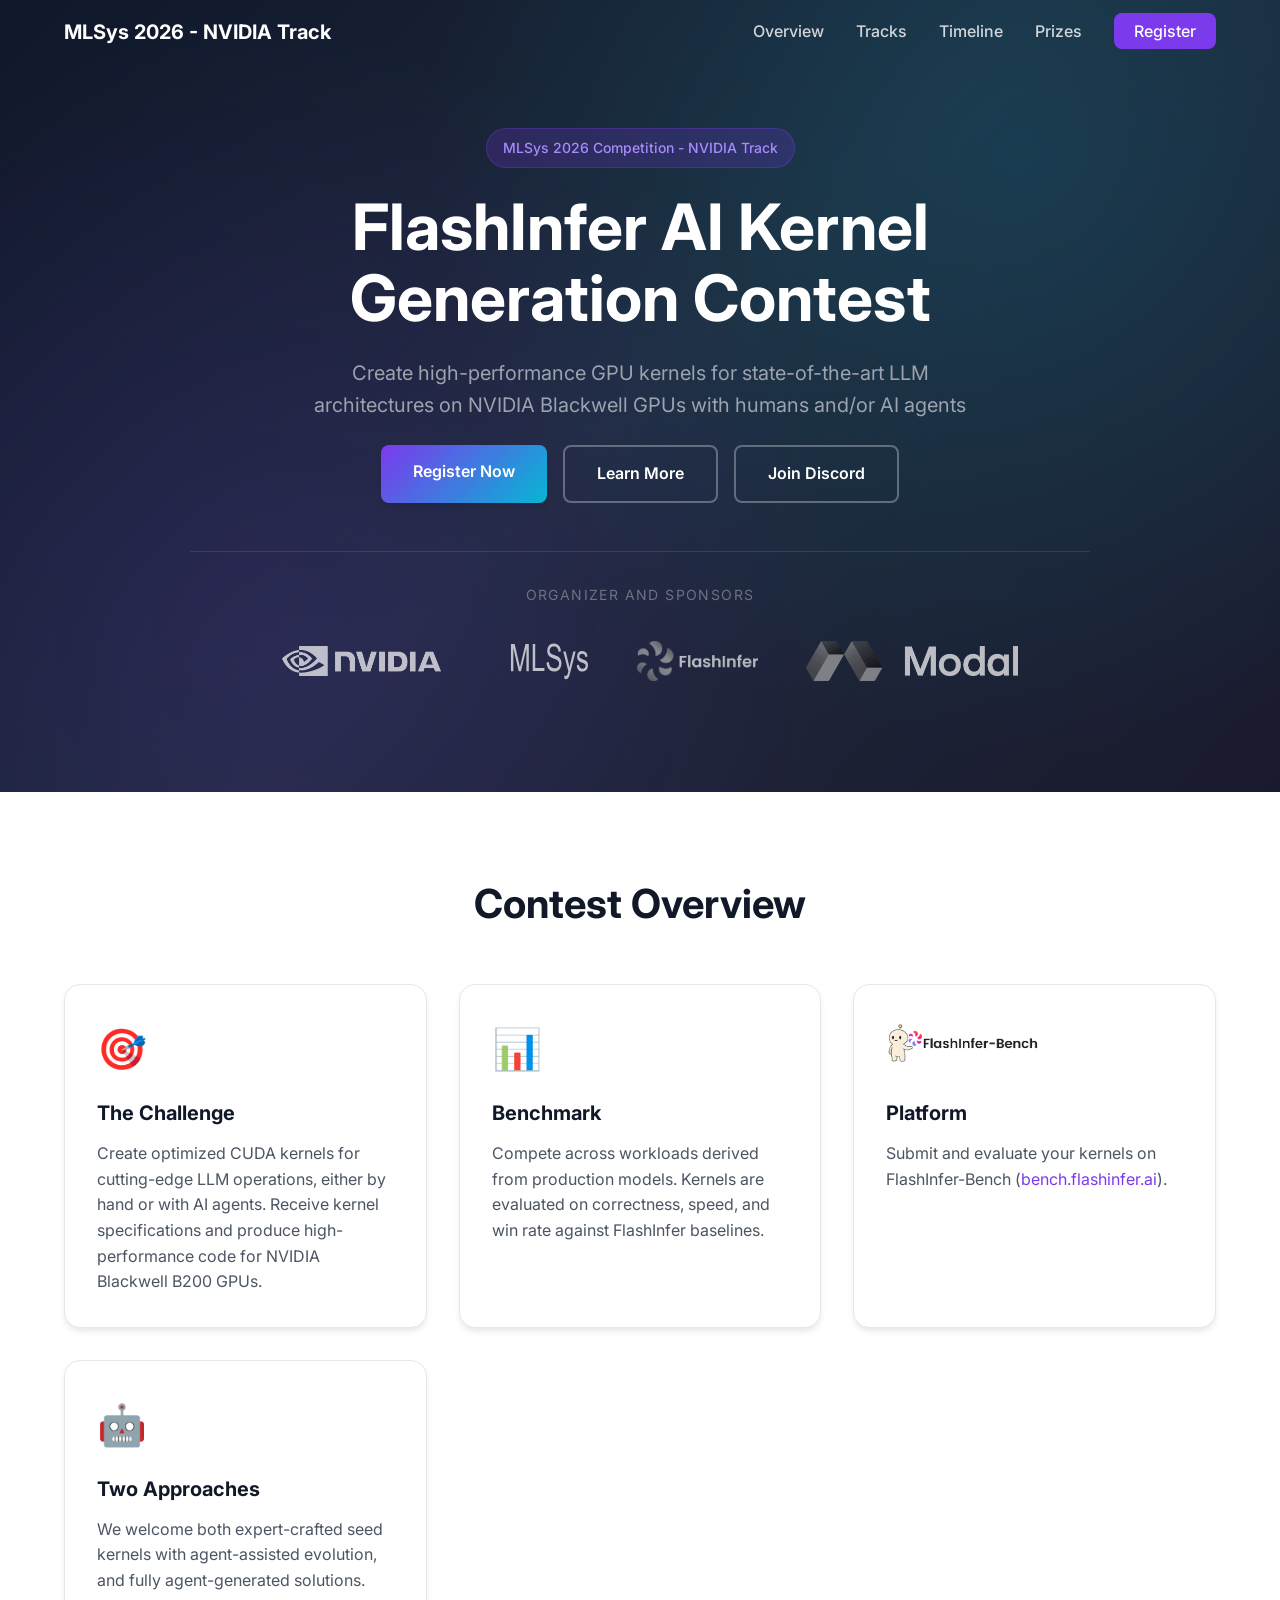
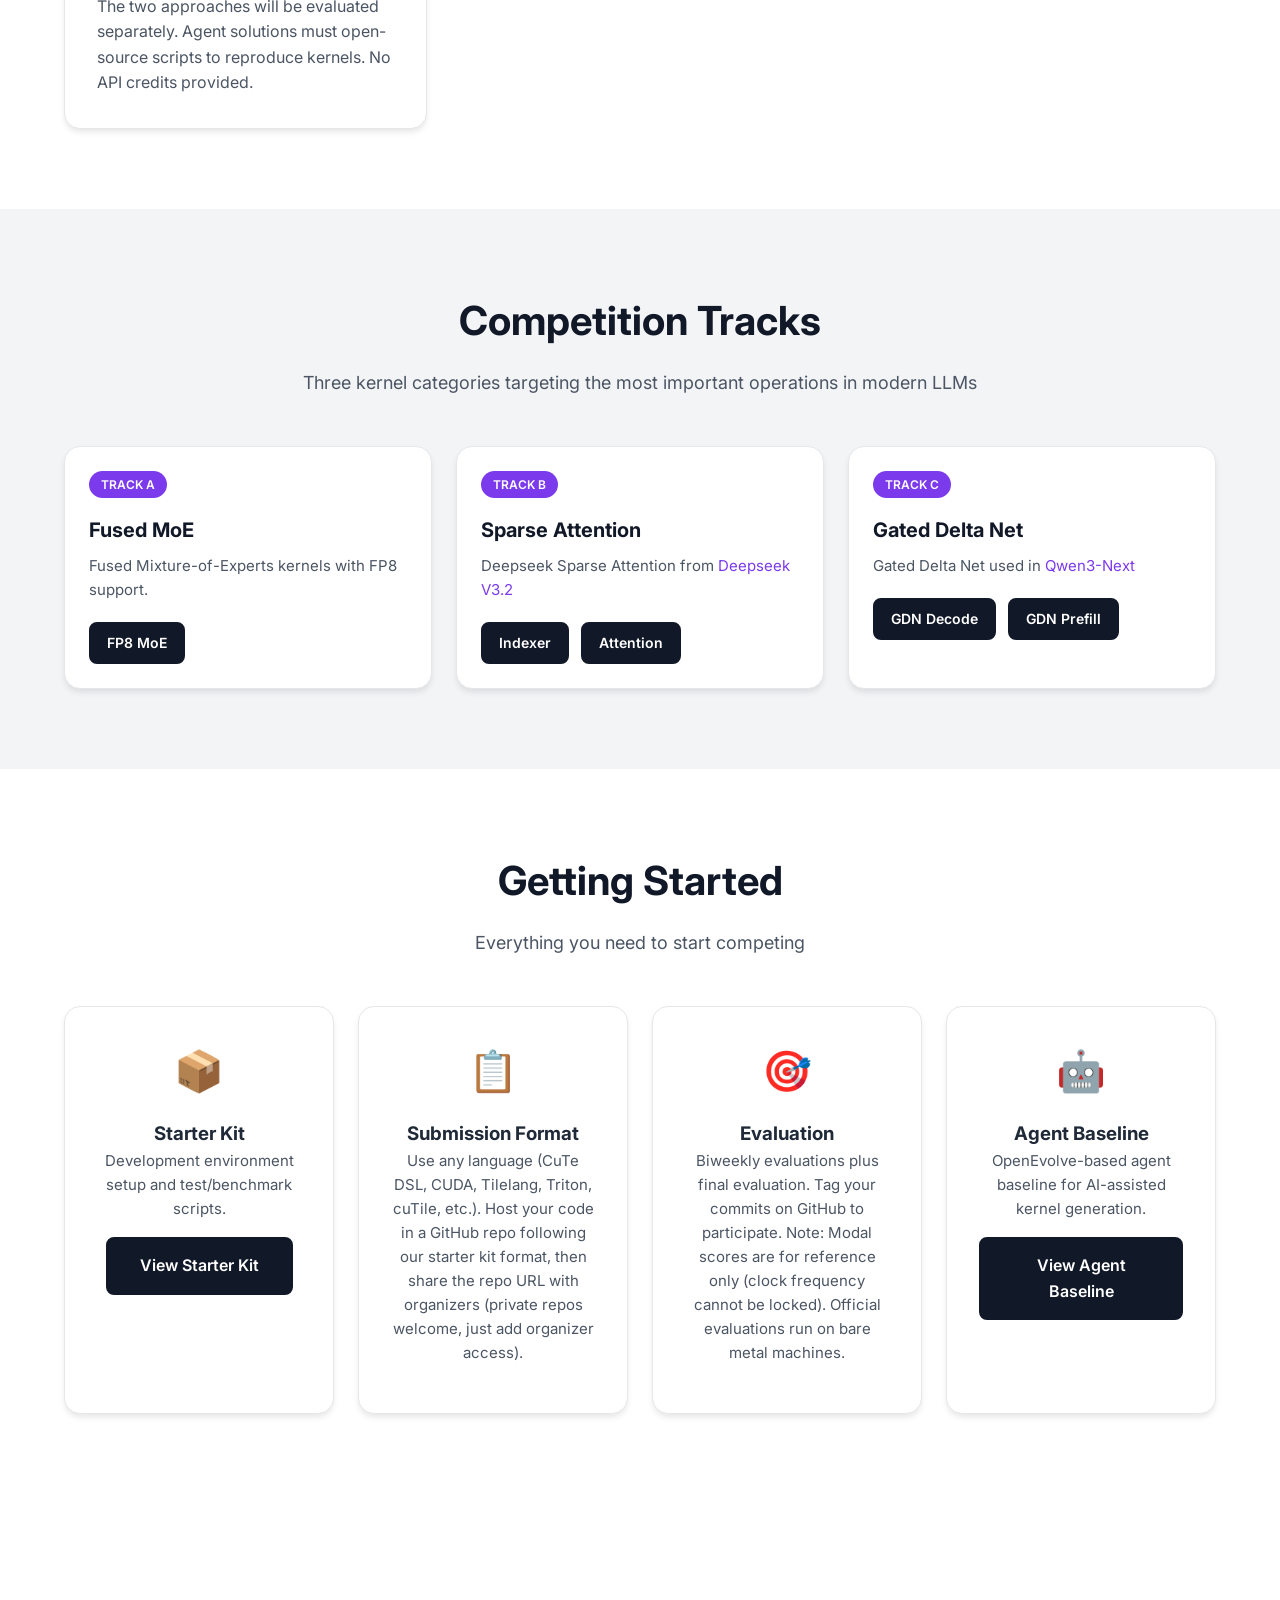
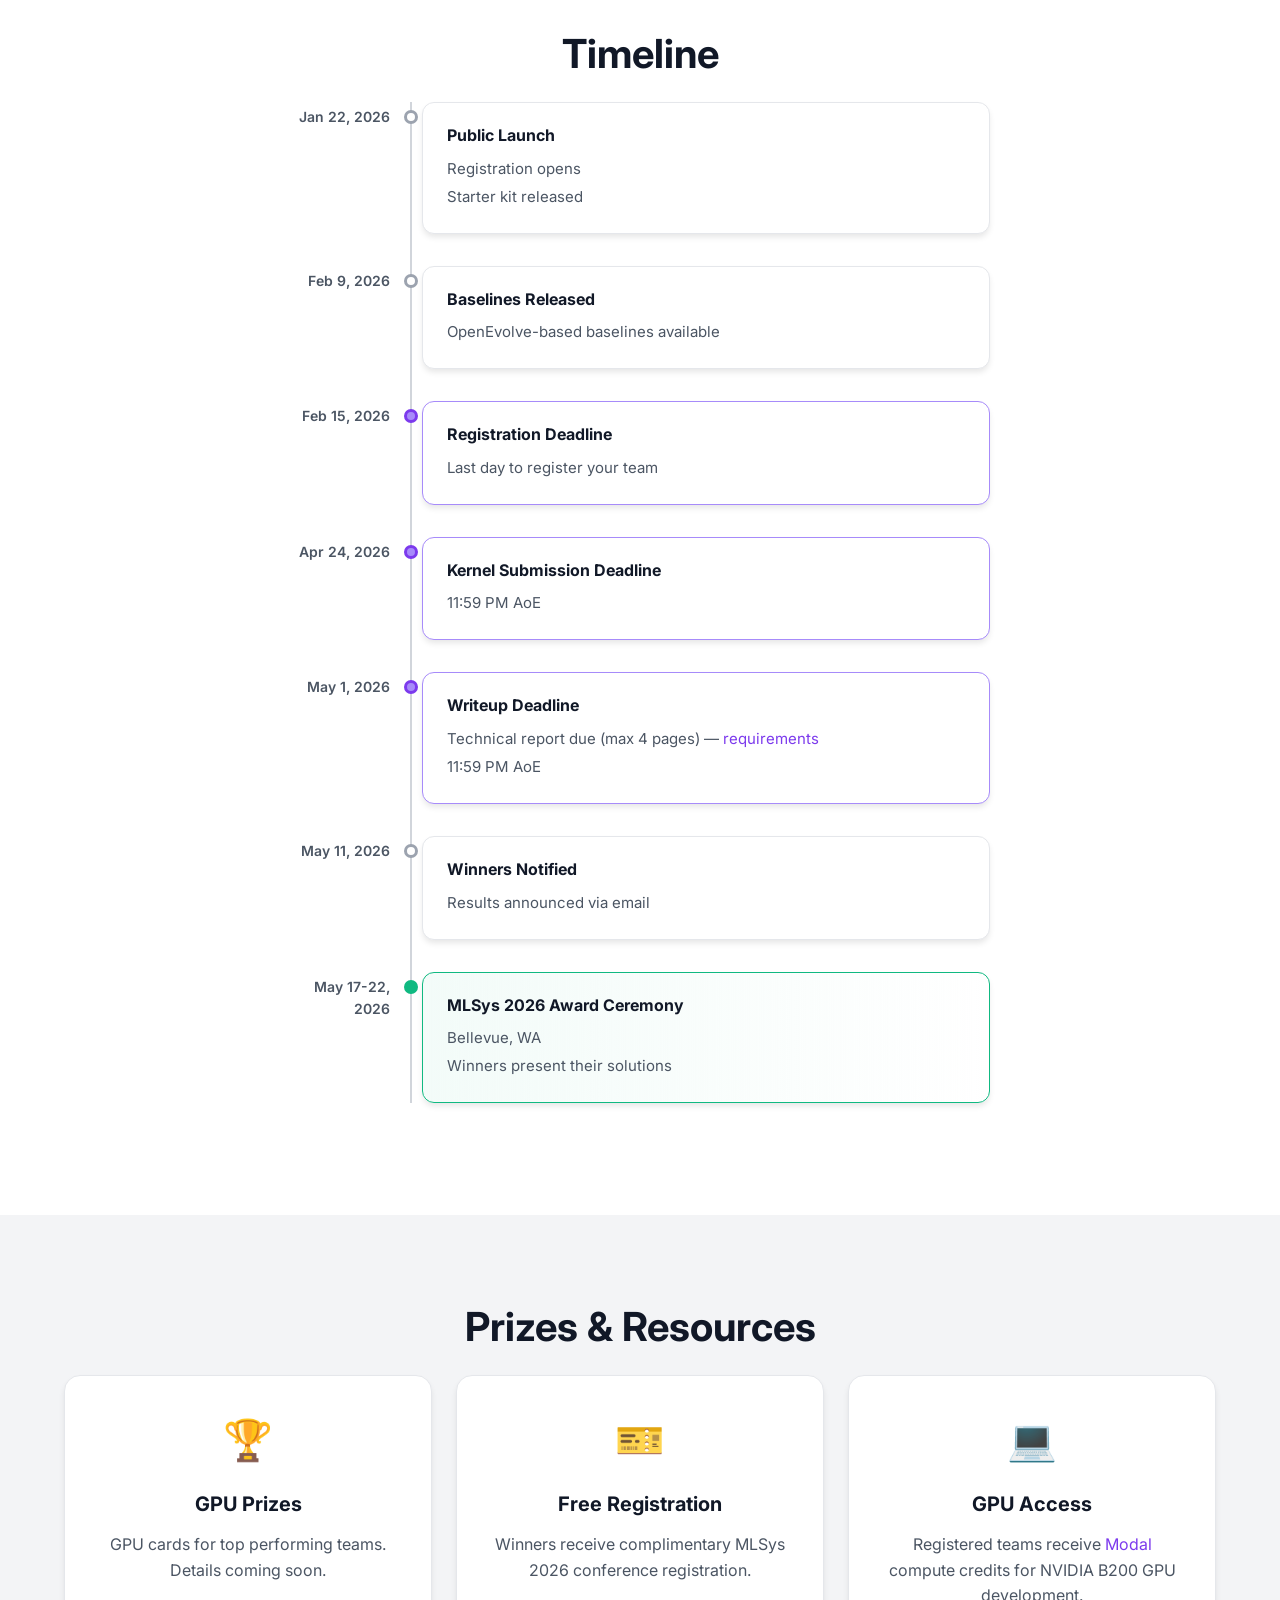
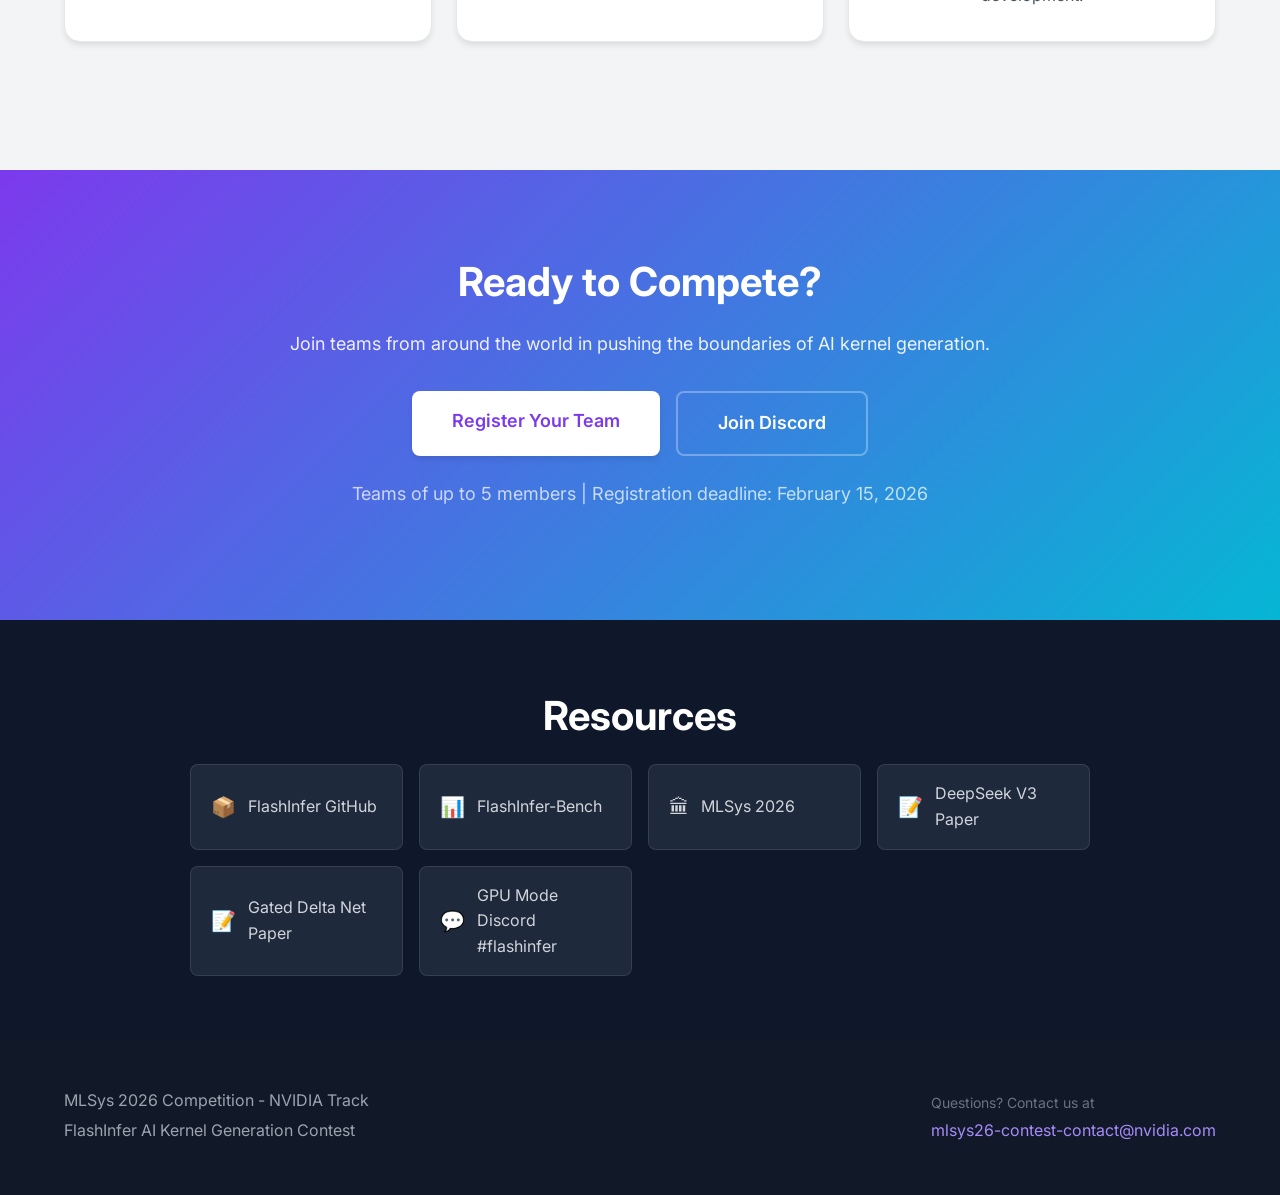
==== commit 534dd3d6: "add writeup requirements link and agent baseline card" ====
--- a/index.html
+++ b/index.html
@@ -147,11 +147,11 @@
                     <p>Biweekly evaluations plus final evaluation. Tag your commits on GitHub to participate. Note: Modal scores are for reference only (clock frequency cannot be locked). Official evaluations run on bare metal machines.</p>
                 </div>
 
-                <div class="content-card coming-soon-card">
-                    <div class="card-icon">&#x1F4D6;</div>
-                    <h3>Baselines</h3>
-                    <p>FlashInfer production kernels and OpenEvolve-based references.</p>
-                    <span class="badge">Coming Soon</span>
+                <div class="content-card">
+                    <div class="card-icon">&#x1F916;</div>
+                    <h3>Agent Baseline</h3>
+                    <p>OpenEvolve-based agent baseline for AI-assisted kernel generation.</p>
+                    <a href="https://github.com/flashinfer-ai/mlsys26-agent-baseline" target="_blank" class="btn btn-secondary">View Agent Baseline</a>
                 </div>
             </div>
         </div>
@@ -203,7 +203,7 @@
                     <div class="timeline-content">
                         <h3>Writeup Deadline</h3>
                         <ul>
-                            <li>Technical report due (max 4 pages)</li>
+                            <li>Technical report due (max 4 pages) — <a href="https://github.com/flashinfer-ai/flashinfer-bench-starter-kit/blob/main/WRITEUP.md" target="_blank">requirements</a></li>
                             <li>11:59 PM AoE</li>
                         </ul>
                     </div>
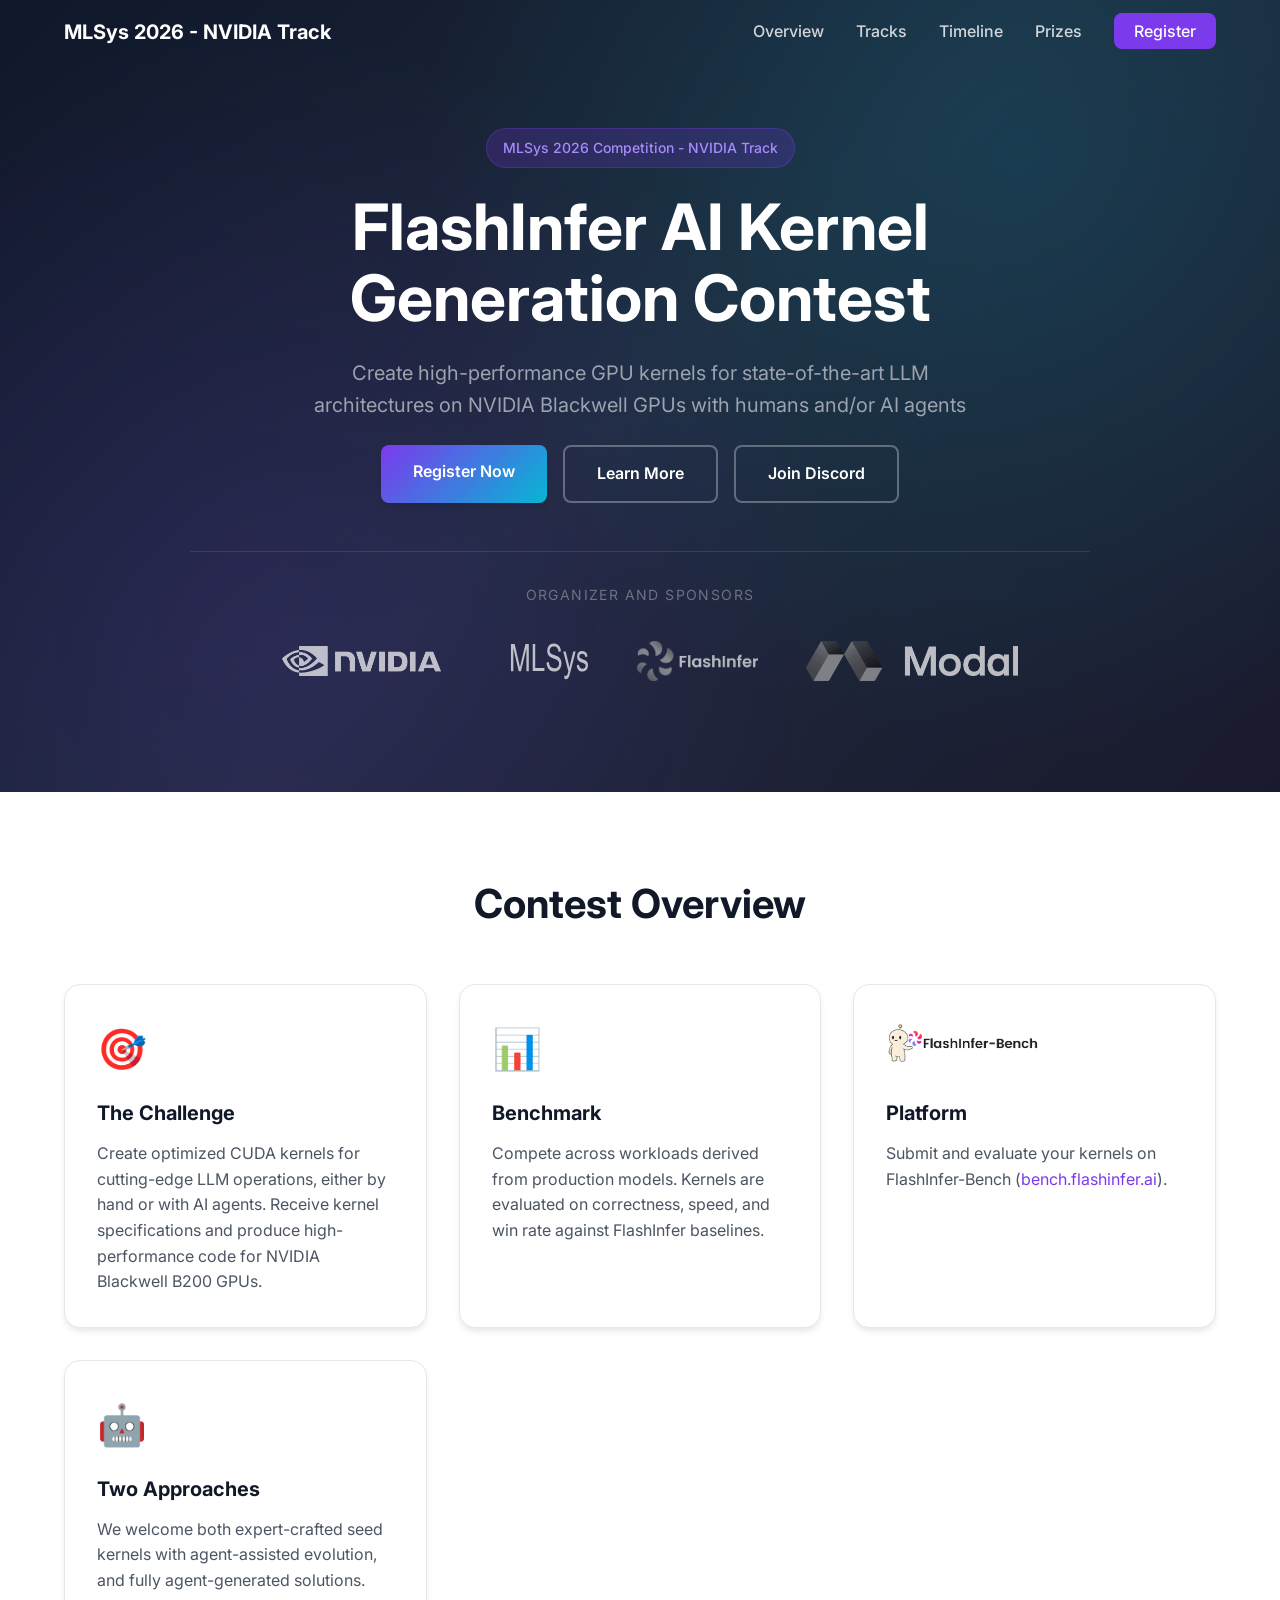
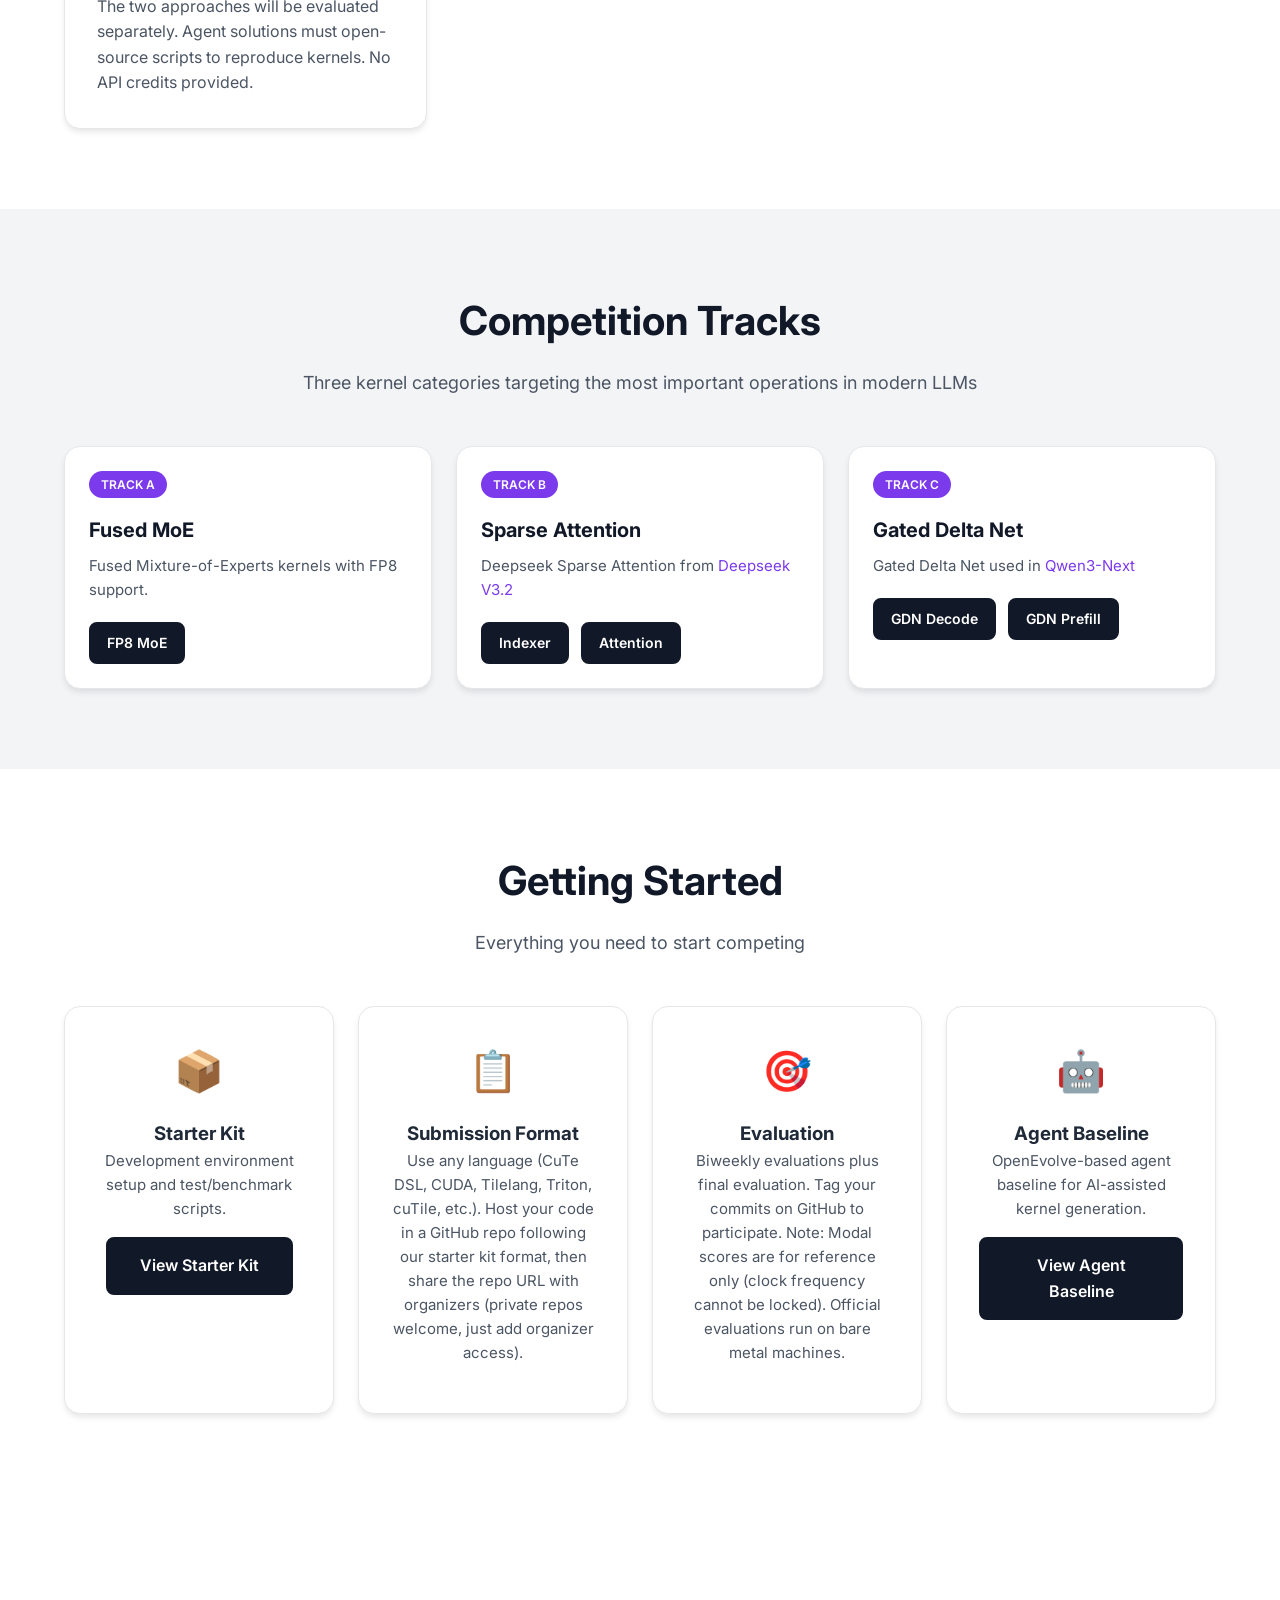
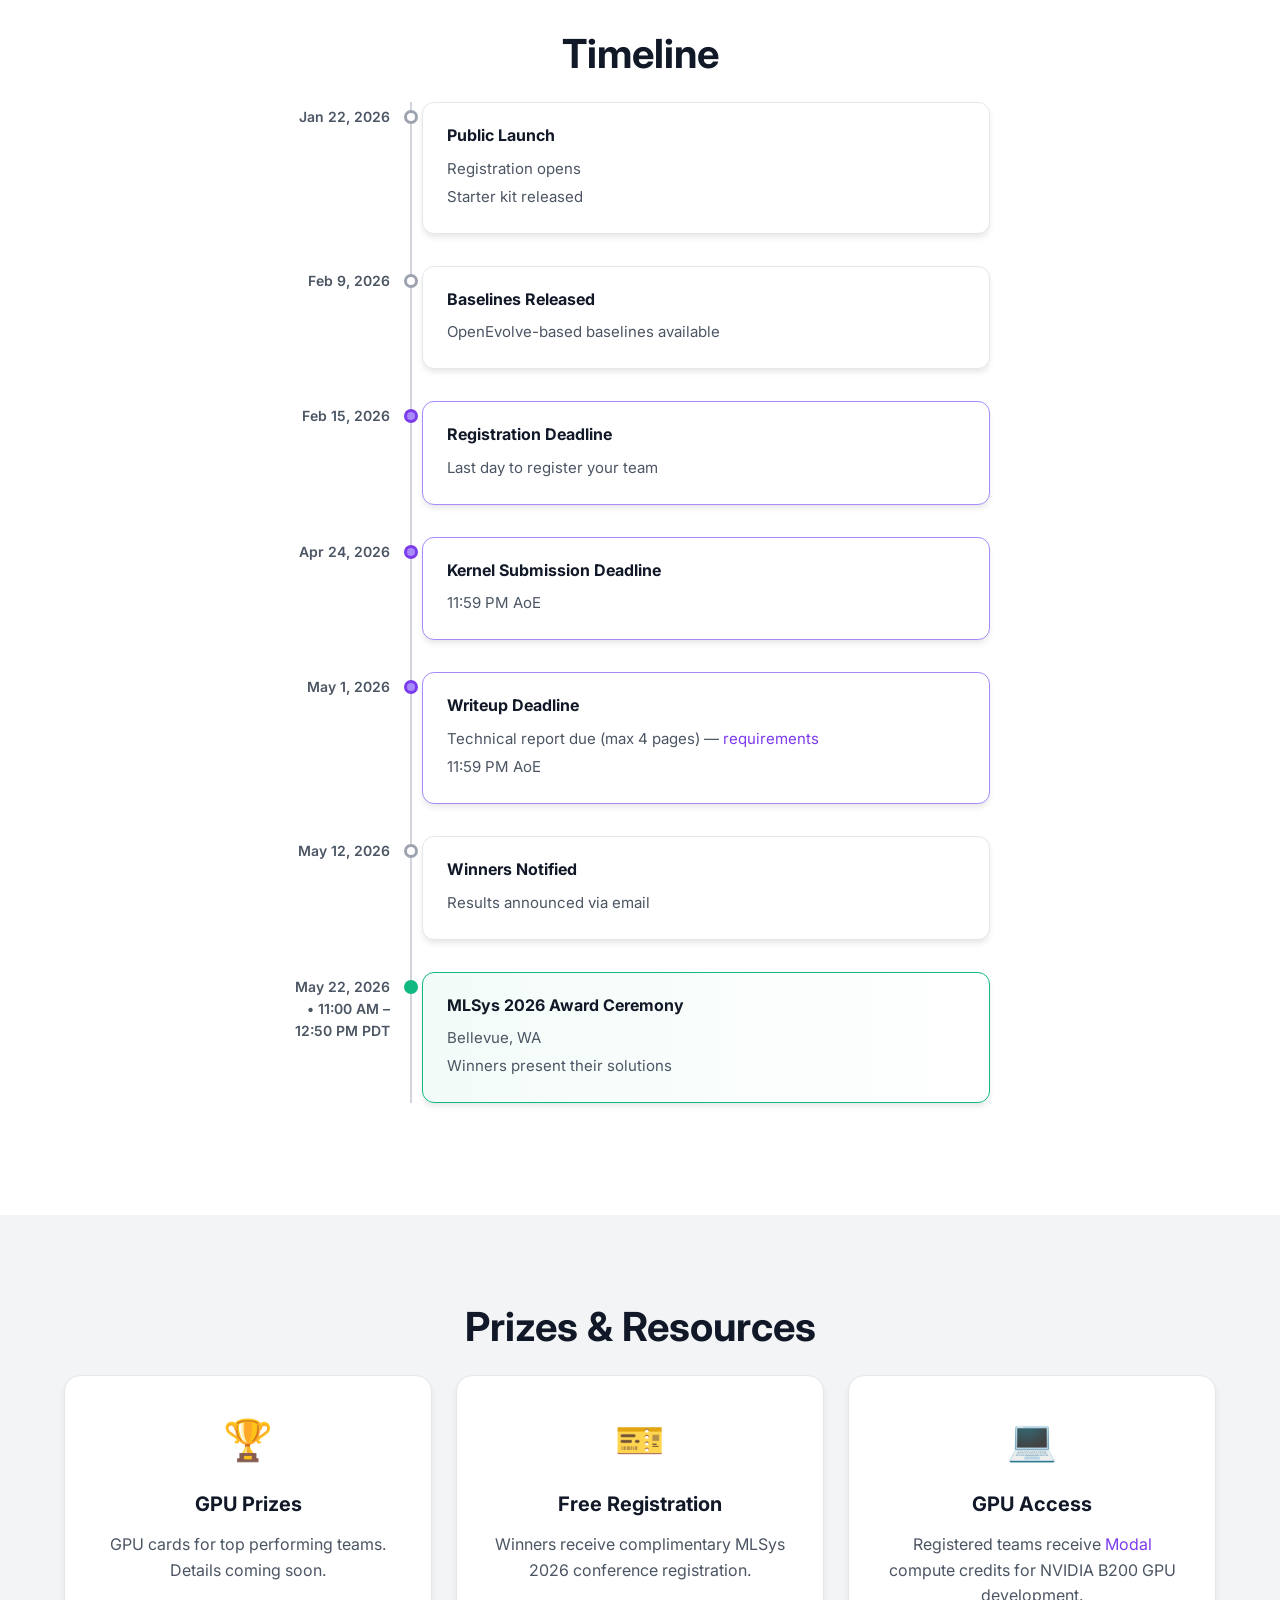
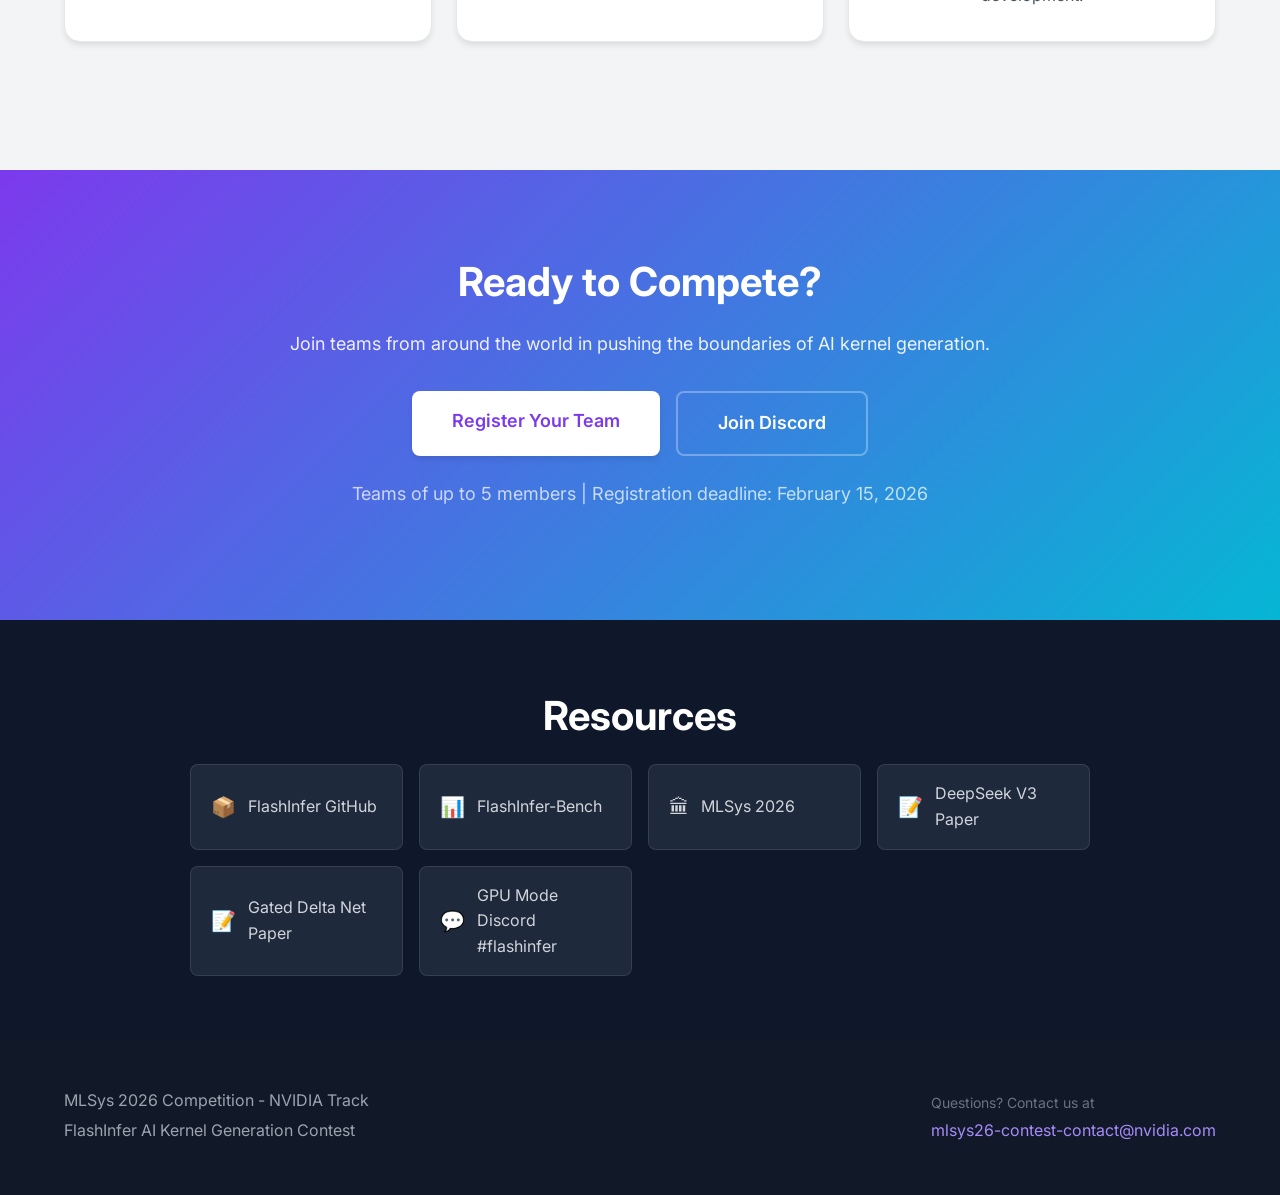
==== commit 1a6a13f7: "Update timeline for Competition Track" ====
--- a/index.html
+++ b/index.html
@@ -209,7 +209,7 @@
                     </div>
                 </div>
                 <div class="timeline-item">
-                    <div class="timeline-date">May 11, 2026</div>
+                    <div class="timeline-date">May 12, 2026</div>
                     <div class="timeline-content">
                         <h3>Winners Notified</h3>
                         <ul>
@@ -218,7 +218,7 @@
                     </div>
                 </div>
                 <div class="timeline-item highlight">
-                    <div class="timeline-date">May 17-22, 2026</div>
+                    <div class="timeline-date">May 22, 2026 • 11:00 AM – 12:50 PM PDT</div>
                     <div class="timeline-content">
                         <h3>MLSys 2026 Award Ceremony</h3>
                         <ul>
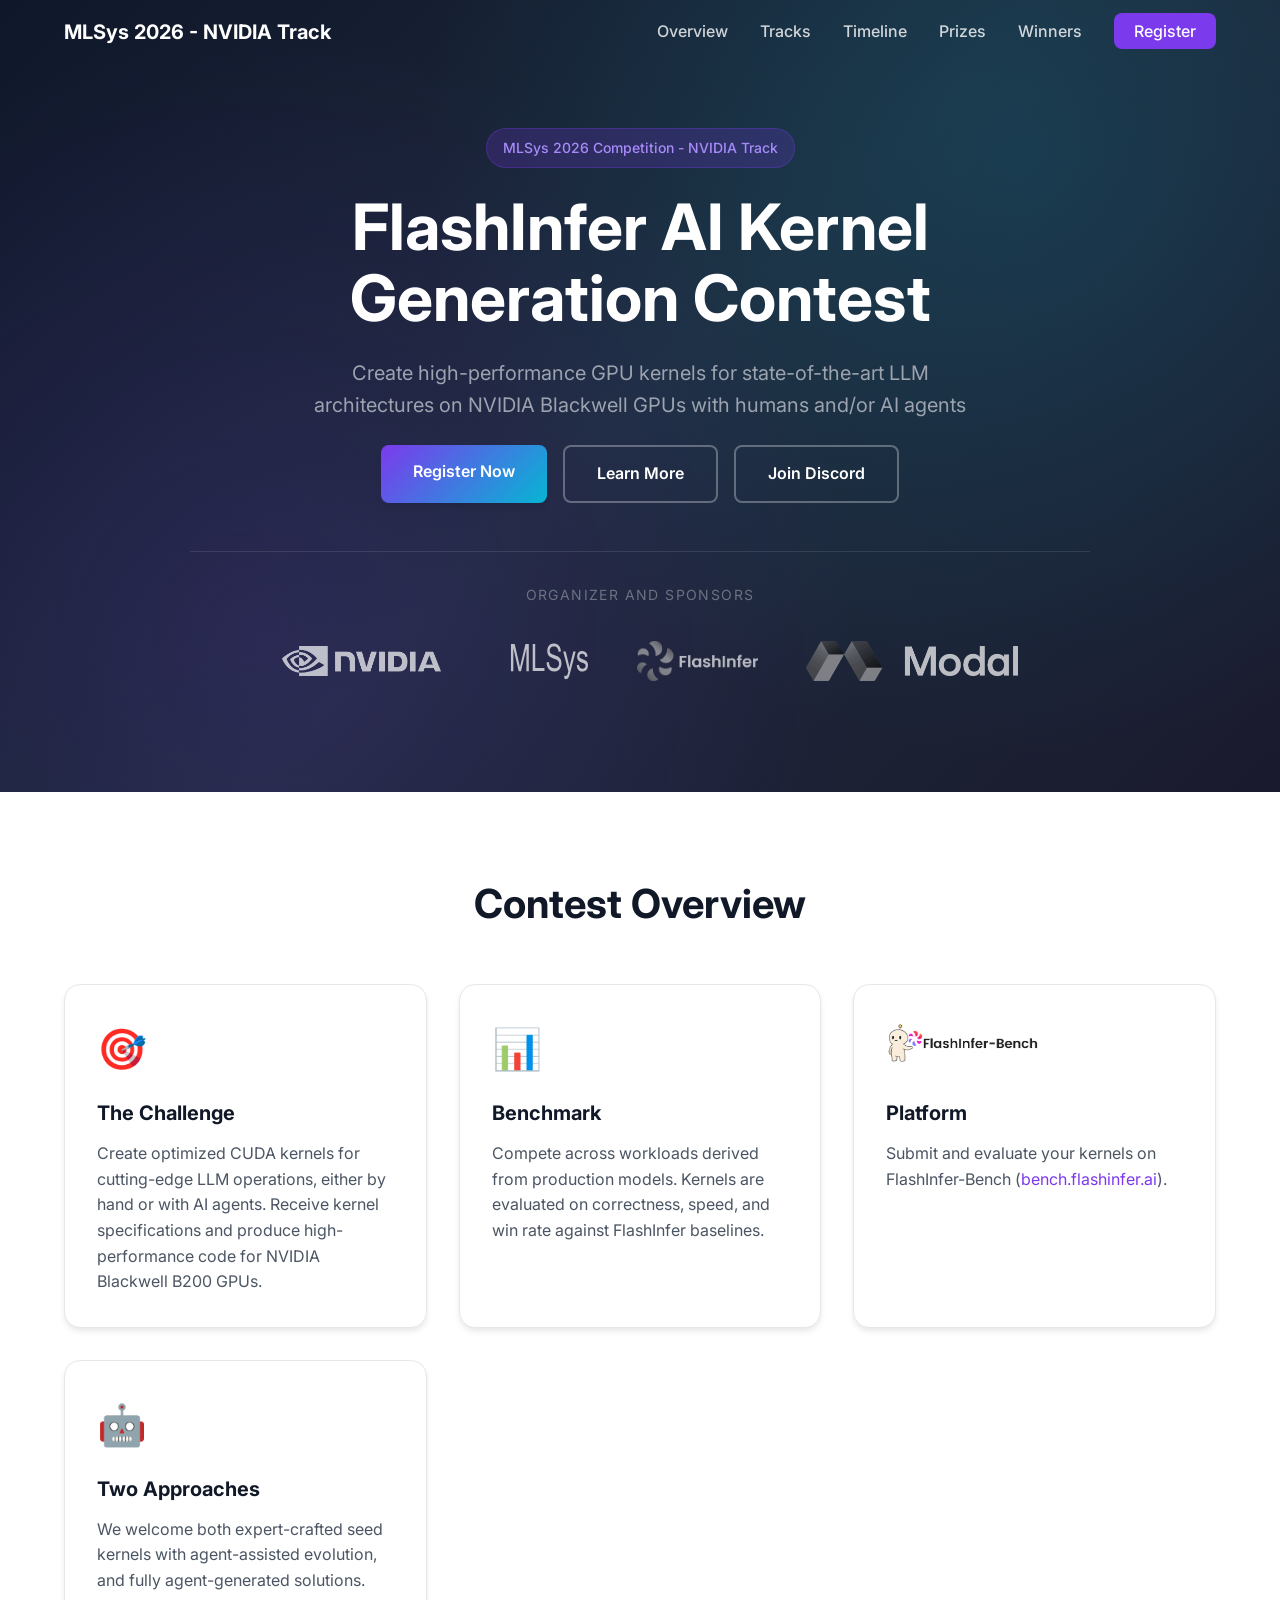
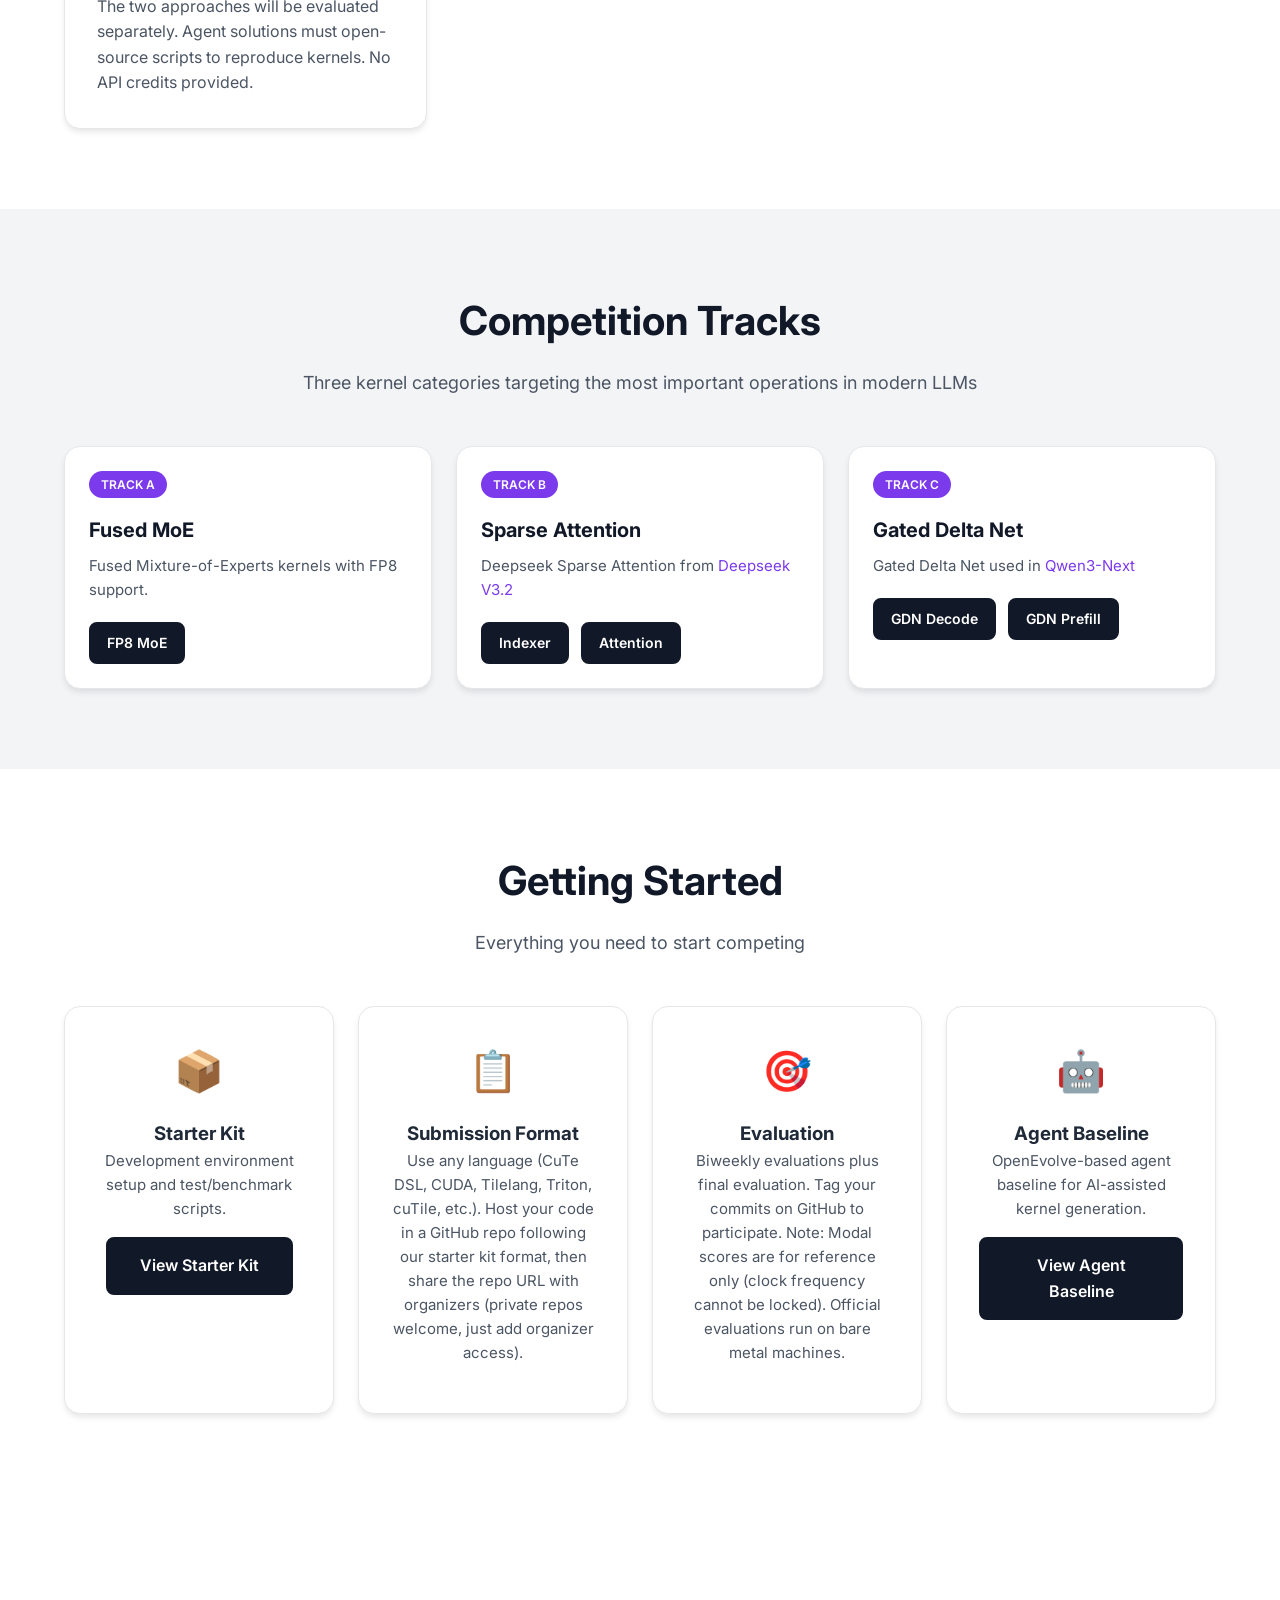
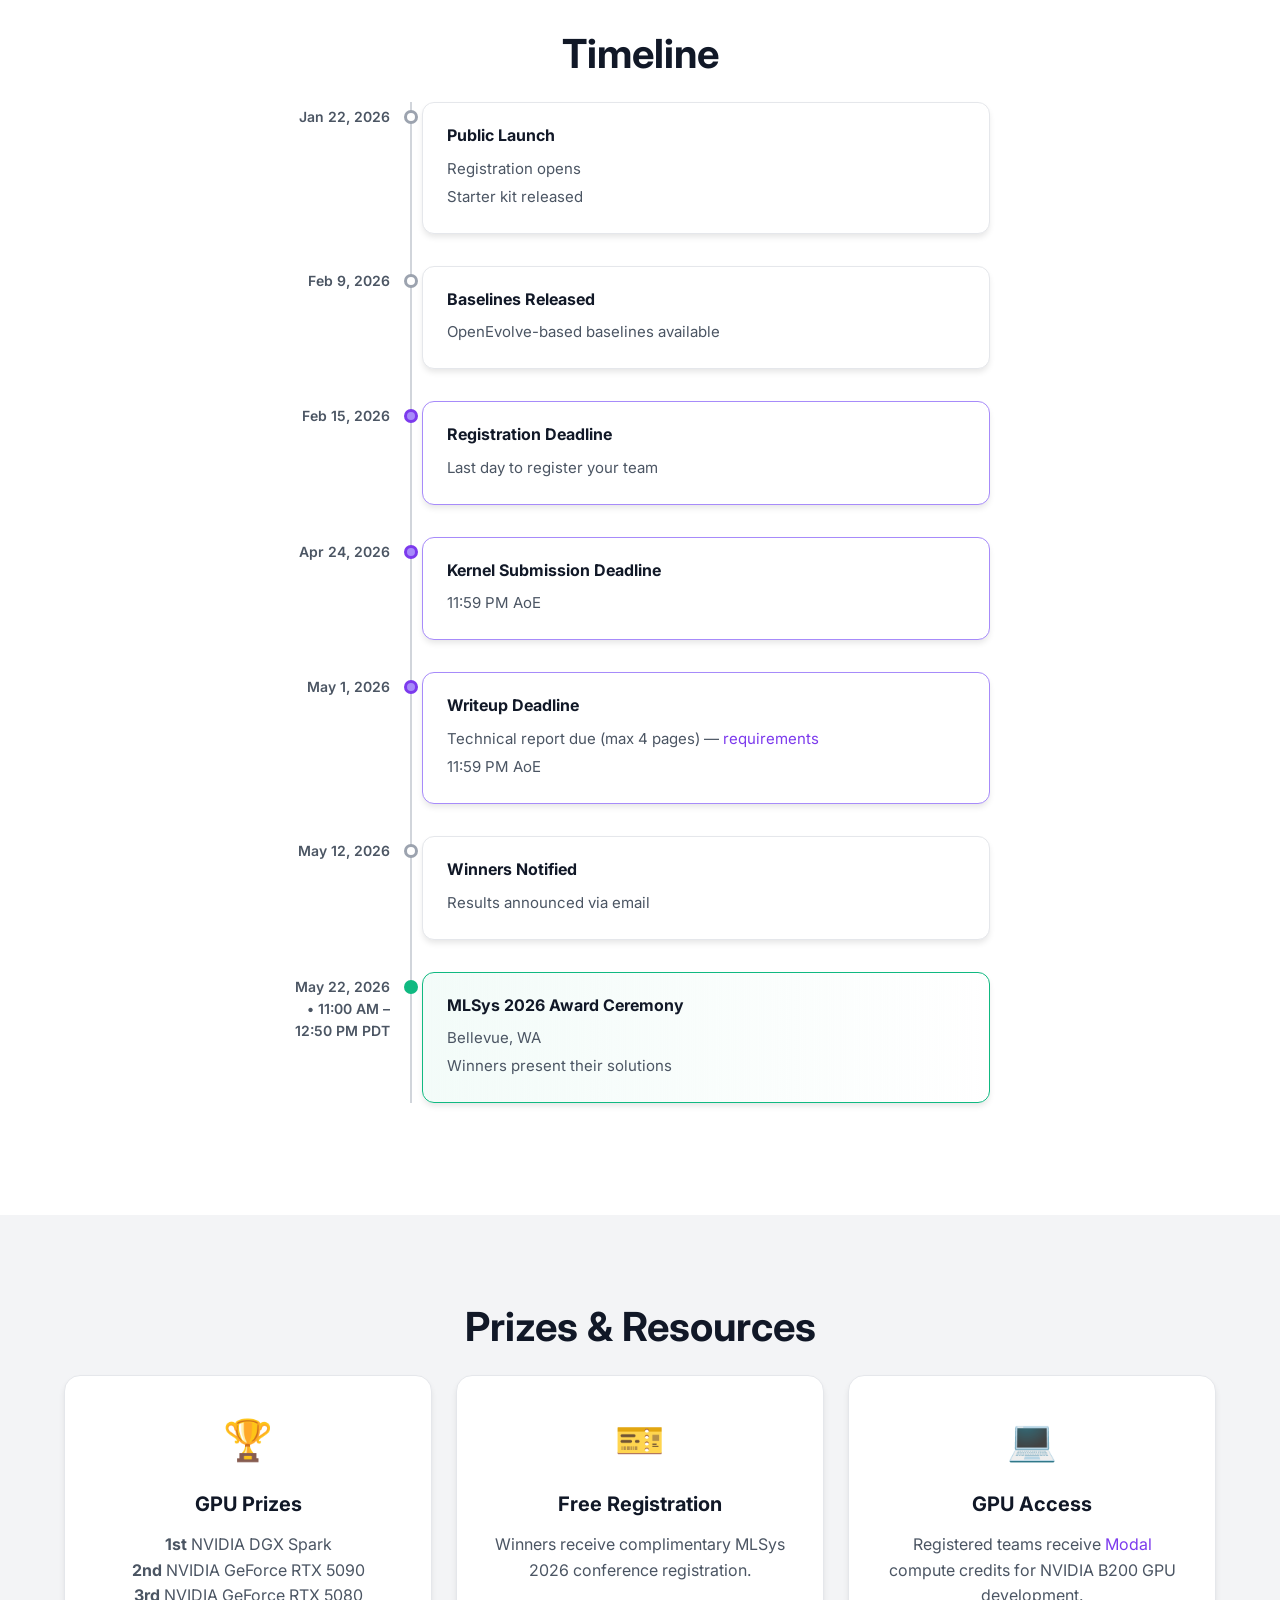
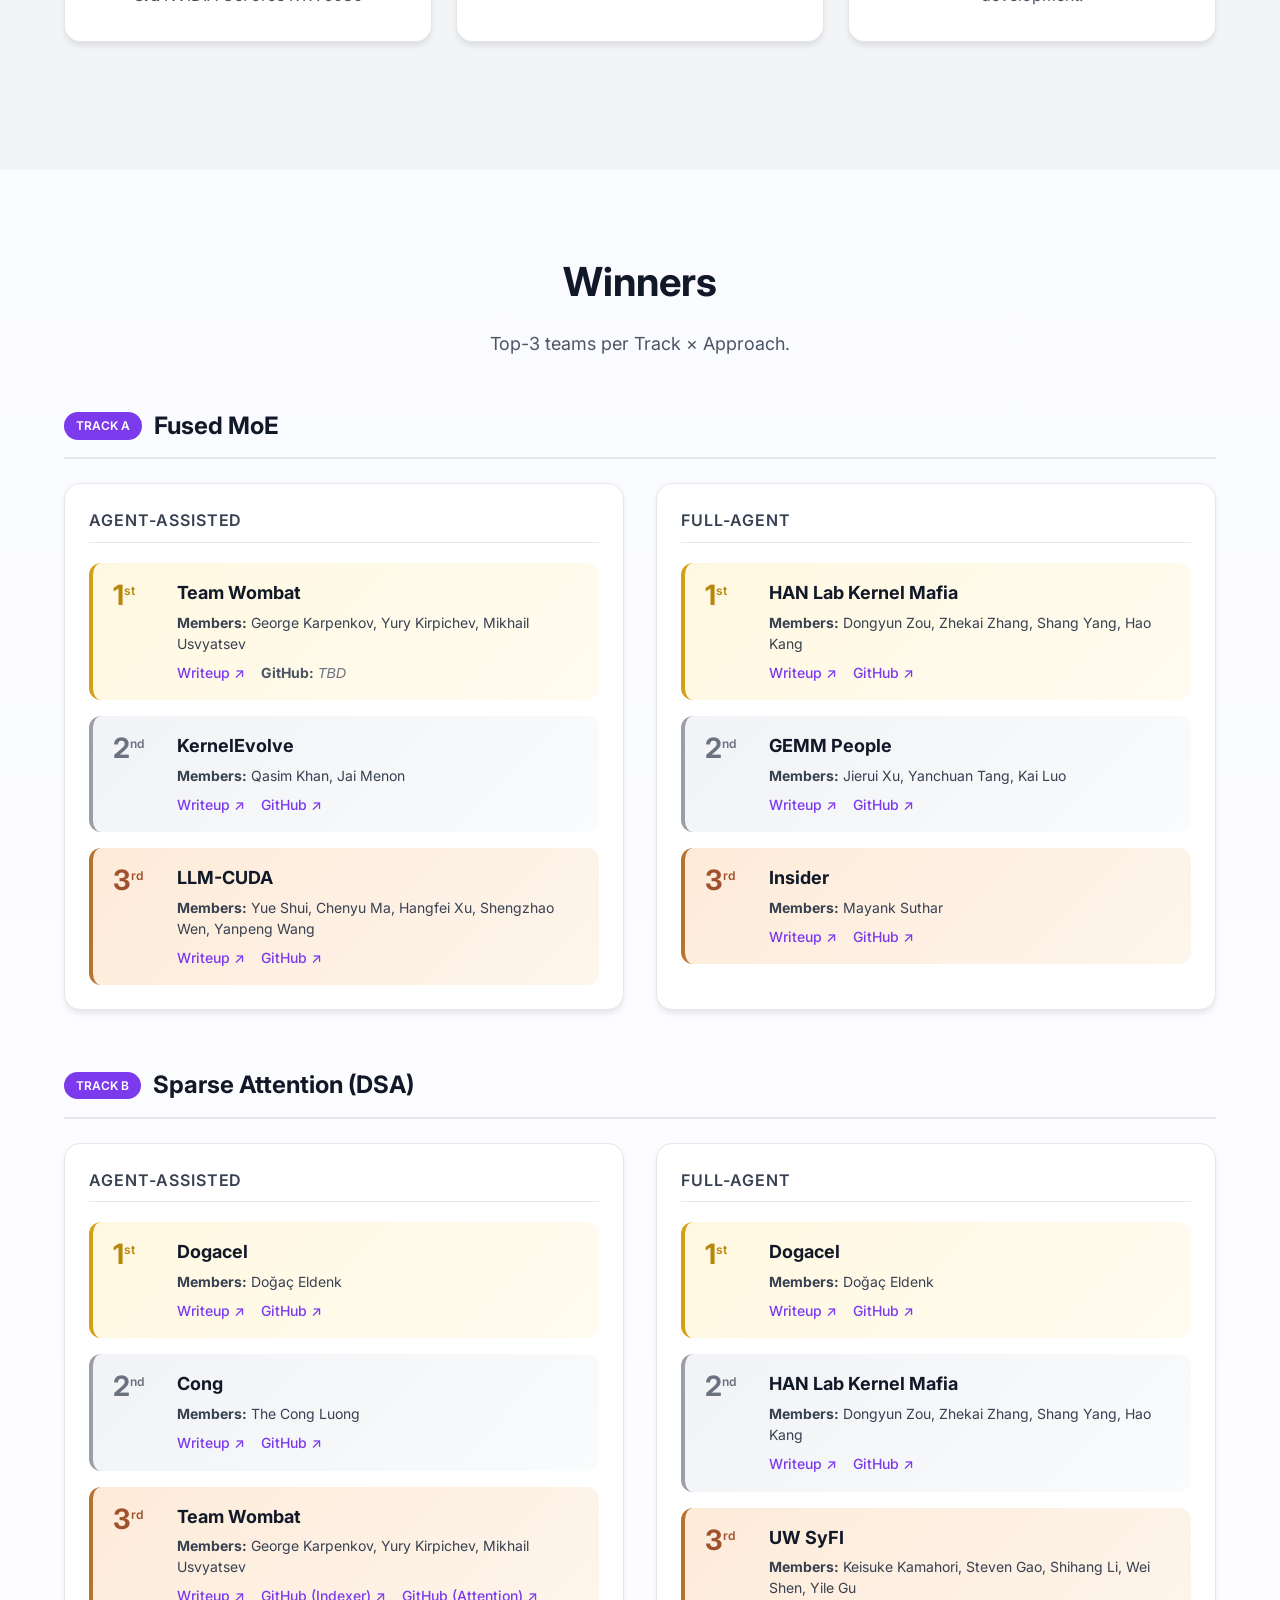
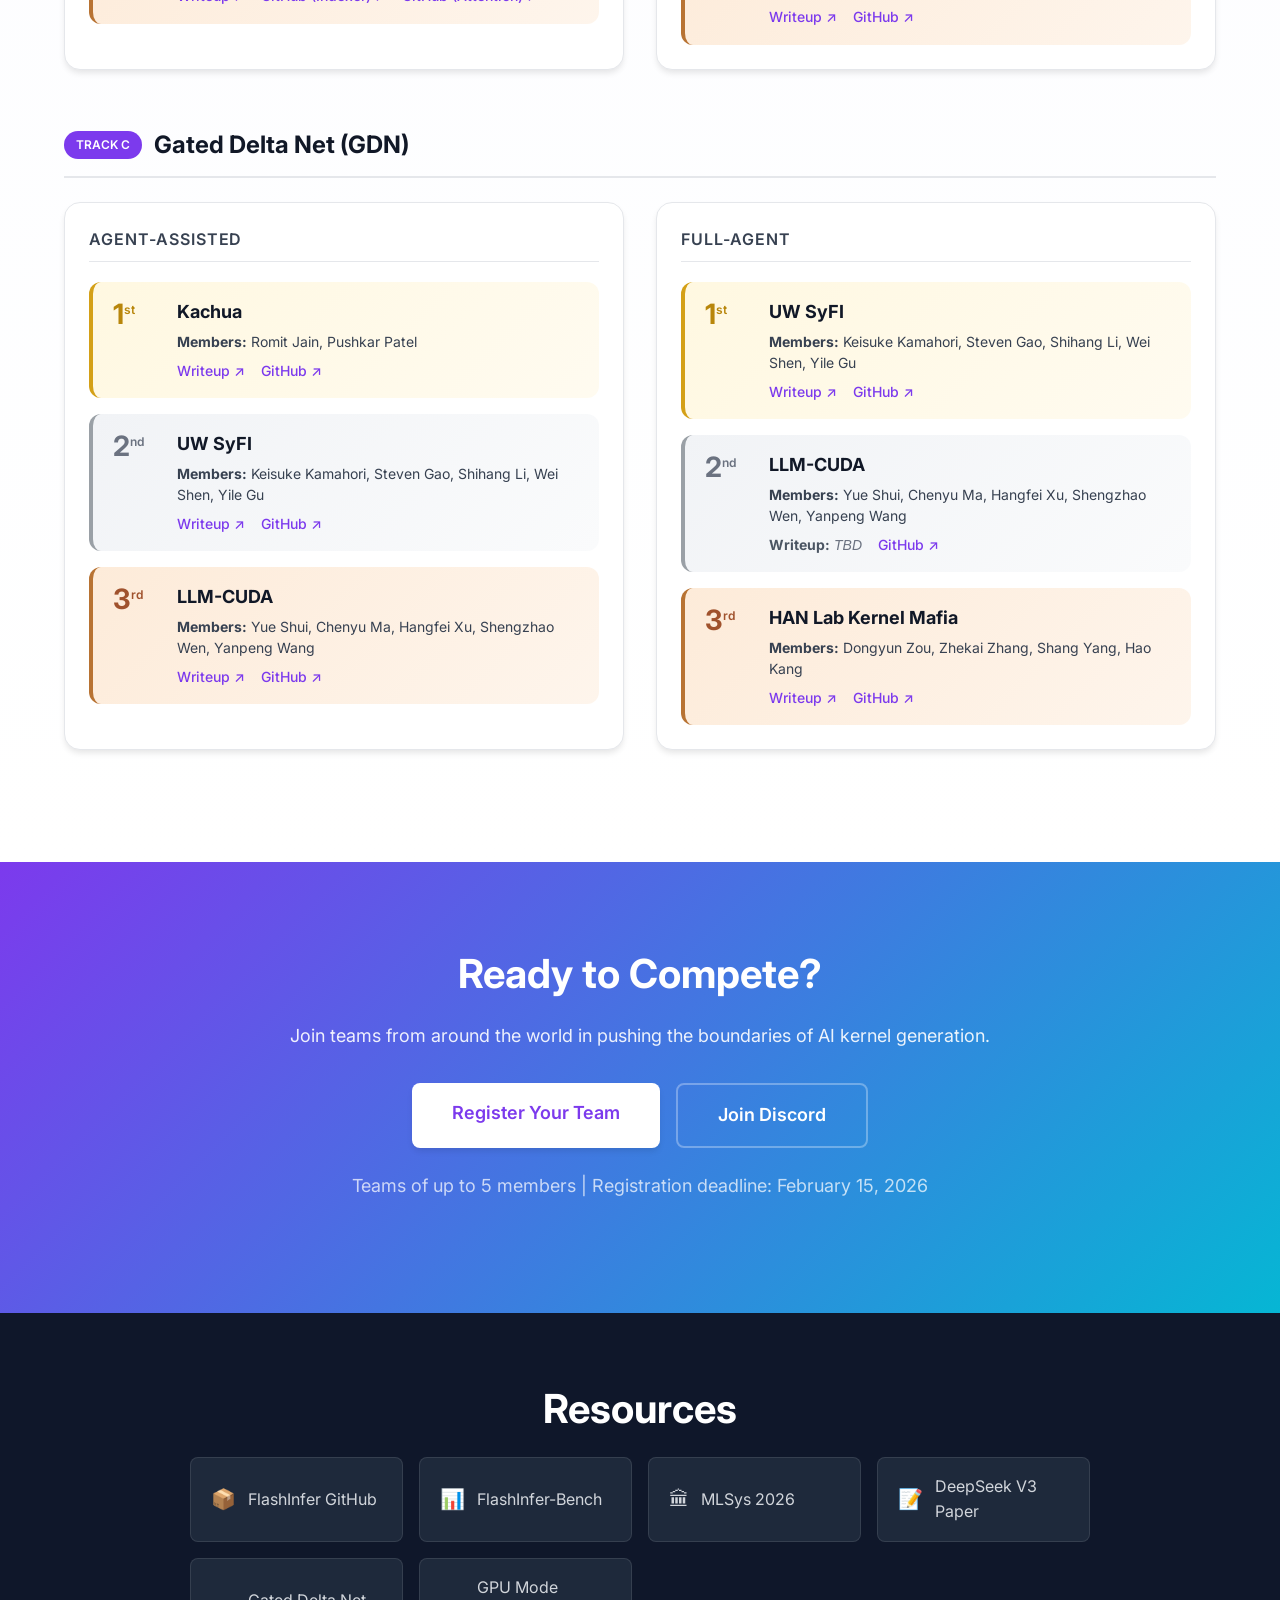
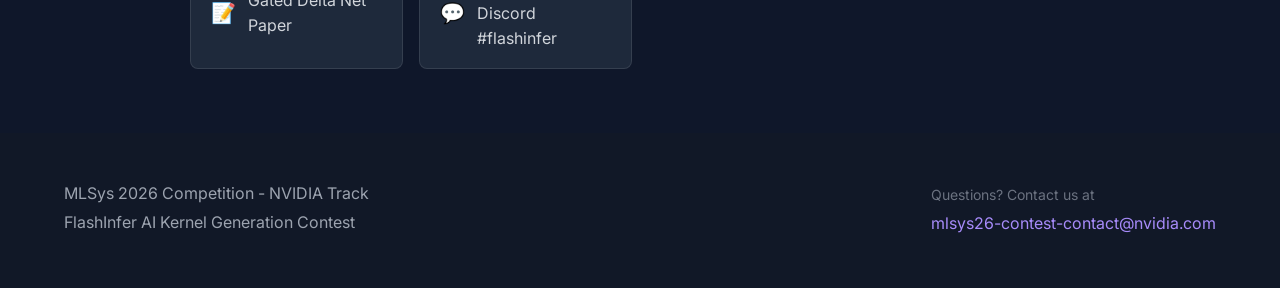
==== commit 2f87893f: "Add repos and reports of winner teams" ====
--- a/index.html
+++ b/index.html
@@ -18,6 +18,7 @@
                 <li><a href="#tracks">Tracks</a></li>
                 <li><a href="#timeline">Timeline</a></li>
                 <li><a href="#prizes">Prizes</a></li>
+                <li><a href="#winners">Winners</a></li>
                 <li><a href="#register" class="nav-cta">Register</a></li>
             </ul>
         </div>
@@ -239,7 +240,11 @@
                 <div class="prize-card">
                     <div class="prize-icon">&#x1F3C6;</div>
                     <h3>GPU Prizes</h3>
-                    <p>GPU cards for top performing teams. Details coming soon.</p>
+                    <p>
+                        <strong>1st</strong> NVIDIA DGX Spark<br>
+                        <strong>2nd</strong> NVIDIA GeForce RTX 5090<br>
+                        <strong>3rd</strong> NVIDIA GeForce RTX 5080
+                    </p>
                 </div>
                 <div class="prize-card">
                     <div class="prize-icon">&#x1F3AB;</div>
@@ -252,6 +257,261 @@
                     <p>Registered teams receive <a href="https://modal.com" target="_blank">Modal</a> compute credits for NVIDIA B200 GPU development.</p>
                 </div>
             </div>
+        </div>
+    </section>
+
+    <section id="winners" class="section section-winners">
+        <div class="container">
+            <h2 class="section-title">Winners</h2>
+            <p class="section-subtitle">Top-3 teams per Track &times; Approach.</p>
+
+            <div class="winners-track-group">
+                <h3 class="winners-track-title"><span class="track-label">Track A</span> Fused MoE</h3>
+                <div class="winners-row">
+                    <div class="winners-block">
+                        <h4 class="winners-approach">Agent-Assisted</h4>
+                        <div class="winners-list">
+                            <div class="winner-card winner-1st">
+                                <div class="winner-place">1<sup>st</sup></div>
+                                <div class="winner-body">
+                                    <h5 class="winner-team">Team Wombat</h5>
+                                    <p class="winner-members"><strong>Members:</strong> George Karpenkov, Yury Kirpichev, Mikhail Usvyatsev</p>
+                                    <div class="winner-links">
+                                        <a href="https://github.com/flashinfer-ai/mlsys26-contest/blob/main/writeups/TeamWombat_MoE_AgentAssisted.pdf" target="_blank">Writeup &#x2197;</a>
+                                        <span class="winner-tbd"><strong>GitHub:</strong> <span class="tbd">TBD</span></span>
+                                    </div>
+                                </div>
+                            </div>
+                            <div class="winner-card winner-2nd">
+                                <div class="winner-place">2<sup>nd</sup></div>
+                                <div class="winner-body">
+                                    <h5 class="winner-team">KernelEvolve</h5>
+                                    <p class="winner-members"><strong>Members:</strong> Qasim Khan, Jai Menon</p>
+                                    <div class="winner-links">
+                                        <a href="https://github.com/flashinfer-ai/mlsys26-contest/blob/main/writeups/KernelEvolve_MoE_AgentAssisted.pdf" target="_blank">Writeup &#x2197;</a>
+                                        <a href="https://github.com/QasimKhan5d/fused-moe" target="_blank">GitHub &#x2197;</a>
+                                    </div>
+                                </div>
+                            </div>
+                            <div class="winner-card winner-3rd">
+                                <div class="winner-place">3<sup>rd</sup></div>
+                                <div class="winner-body">
+                                    <h5 class="winner-team">LLM-CUDA</h5>
+                                    <p class="winner-members"><strong>Members:</strong> Yue Shui, Chenyu Ma, Hangfei Xu, Shengzhao Wen, Yanpeng Wang</p>
+                                    <div class="winner-links">
+                                        <a href="https://github.com/flashinfer-ai/mlsys26-contest/blob/main/writeups/LLM-CUDA_AgentAssisted.pdf" target="_blank">Writeup &#x2197;</a>
+                                        <a href="https://github.com/syhya/mlsys26-flashinfer-contest" target="_blank">GitHub &#x2197;</a>
+                                    </div>
+                                </div>
+                            </div>
+                        </div>
+                    </div>
+                    <div class="winners-block">
+                        <h4 class="winners-approach">Full-Agent</h4>
+                        <div class="winners-list">
+                            <div class="winner-card winner-1st">
+                                <div class="winner-place">1<sup>st</sup></div>
+                                <div class="winner-body">
+                                    <h5 class="winner-team">HAN Lab Kernel Mafia</h5>
+                                    <p class="winner-members"><strong>Members:</strong> Dongyun Zou, Zhekai Zhang, Shang Yang, Hao Kang</p>
+                                    <div class="winner-links">
+                                        <a href="https://github.com/flashinfer-ai/mlsys26-contest/blob/main/writeups/HANLabKernelMafia_FullAgent.pdf" target="_blank">Writeup &#x2197;</a>
+                                        <a href="https://github.com/mit-han-lab/mlsys2026-flashinfer-contest" target="_blank">GitHub &#x2197;</a>
+                                    </div>
+                                </div>
+                            </div>
+                            <div class="winner-card winner-2nd">
+                                <div class="winner-place">2<sup>nd</sup></div>
+                                <div class="winner-body">
+                                    <h5 class="winner-team">GEMM People</h5>
+                                    <p class="winner-members"><strong>Members:</strong> Jierui Xu, Yanchuan Tang, Kai Luo</p>
+                                    <div class="winner-links">
+                                        <a href="https://github.com/flashinfer-ai/mlsys26-contest/blob/main/writeups/GEMM_People-MoE-Full-Agent.pdf" target="_blank">Writeup &#x2197;</a>
+                                        <a href="https://github.com/Jerry2423/MoE-Kernel-Agent" target="_blank">GitHub &#x2197;</a>
+                                    </div>
+                                </div>
+                            </div>
+                            <div class="winner-card winner-3rd">
+                                <div class="winner-place">3<sup>rd</sup></div>
+                                <div class="winner-body">
+                                    <h5 class="winner-team">Insider</h5>
+                                    <p class="winner-members"><strong>Members:</strong> Mayank Suthar</p>
+                                    <div class="winner-links">
+                                        <a href="https://github.com/flashinfer-ai/mlsys26-contest/blob/main/writeups/Insider-MoE-Full-Agent.pdf" target="_blank">Writeup &#x2197;</a>
+                                        <a href="https://github.com/MayankSuthar1/mlsys_2026_contest" target="_blank">GitHub &#x2197;</a>
+                                    </div>
+                                </div>
+                            </div>
+                        </div>
+                    </div>
+                </div>
+            </div>
+
+            <div class="winners-track-group">
+                <h3 class="winners-track-title"><span class="track-label">Track B</span> Sparse Attention (DSA)</h3>
+                <div class="winners-row">
+                    <div class="winners-block">
+                        <h4 class="winners-approach">Agent-Assisted</h4>
+                        <div class="winners-list">
+                            <div class="winner-card winner-1st">
+                                <div class="winner-place">1<sup>st</sup></div>
+                                <div class="winner-body">
+                                    <h5 class="winner-team">Dogacel</h5>
+                                    <p class="winner-members"><strong>Members:</strong> Do&#287;a&#231; Eldenk</p>
+                                    <div class="winner-links">
+                                        <a href="https://github.com/flashinfer-ai/mlsys26-contest/blob/main/writeups/Dogacel_DSA_AgentAssisted.pdf" target="_blank">Writeup &#x2197;</a>
+                                        <a href="https://github.com/Dogacel/DeepSeek-Sparse-Attention-Kernels" target="_blank">GitHub &#x2197;</a>
+                                    </div>
+                                </div>
+                            </div>
+                            <div class="winner-card winner-2nd">
+                                <div class="winner-place">2<sup>nd</sup></div>
+                                <div class="winner-body">
+                                    <h5 class="winner-team">Cong</h5>
+                                    <p class="winner-members"><strong>Members:</strong> The Cong Luong</p>
+                                    <div class="winner-links">
+                                        <a href="https://github.com/flashinfer-ai/mlsys26-contest/blob/main/writeups/Cong-DSA-Agent-Assisted.pdf" target="_blank">Writeup &#x2197;</a>
+                                        <a href="https://github.com/luongthecong123/learn-cutedsl/tree/main/fused_kernel" target="_blank">GitHub &#x2197;</a>
+                                    </div>
+                                </div>
+                            </div>
+                            <div class="winner-card winner-3rd">
+                                <div class="winner-place">3<sup>rd</sup></div>
+                                <div class="winner-body">
+                                    <h5 class="winner-team">Team Wombat</h5>
+                                    <p class="winner-members"><strong>Members:</strong> George Karpenkov, Yury Kirpichev, Mikhail Usvyatsev</p>
+                                    <div class="winner-links">
+                                        <a href="https://github.com/flashinfer-ai/mlsys26-contest/blob/main/writeups/TeamWombat_DSA_AgentAssisted.pdf" target="_blank">Writeup &#x2197;</a>
+                                        <a href="https://github.com/ykirpichev/dsa_topk_indexer_fp8_h64_d128_topk2048_ps64" target="_blank">GitHub (Indexer) &#x2197;</a>
+                                        <a href="https://github.com/ykirpichev/dsa_sparse_attention_h16_ckv512_kpe64_topk2048_ps64" target="_blank">GitHub (Attention) &#x2197;</a>
+                                    </div>
+                                </div>
+                            </div>
+                        </div>
+                    </div>
+                    <div class="winners-block">
+                        <h4 class="winners-approach">Full-Agent</h4>
+                        <div class="winners-list">
+                            <div class="winner-card winner-1st">
+                                <div class="winner-place">1<sup>st</sup></div>
+                                <div class="winner-body">
+                                    <h5 class="winner-team">Dogacel</h5>
+                                    <p class="winner-members"><strong>Members:</strong> Do&#287;a&#231; Eldenk</p>
+                                    <div class="winner-links">
+                                        <a href="https://github.com/flashinfer-ai/mlsys26-contest/blob/main/writeups/Dogacel_DSA_FullAgent.pdf" target="_blank">Writeup &#x2197;</a>
+                                        <a href="https://github.com/Dogacel/auto-gpu-kernel" target="_blank">GitHub &#x2197;</a>
+                                    </div>
+                                </div>
+                            </div>
+                            <div class="winner-card winner-2nd">
+                                <div class="winner-place">2<sup>nd</sup></div>
+                                <div class="winner-body">
+                                    <h5 class="winner-team">HAN Lab Kernel Mafia</h5>
+                                    <p class="winner-members"><strong>Members:</strong> Dongyun Zou, Zhekai Zhang, Shang Yang, Hao Kang</p>
+                                    <div class="winner-links">
+                                        <a href="https://github.com/flashinfer-ai/mlsys26-contest/blob/main/writeups/HANLabKernelMafia_FullAgent.pdf" target="_blank">Writeup &#x2197;</a>
+                                        <a href="https://github.com/mit-han-lab/mlsys2026-flashinfer-contest" target="_blank">GitHub &#x2197;</a>
+                                    </div>
+                                </div>
+                            </div>
+                            <div class="winner-card winner-3rd">
+                                <div class="winner-place">3<sup>rd</sup></div>
+                                <div class="winner-body">
+                                    <h5 class="winner-team">UW SyFI</h5>
+                                    <p class="winner-members"><strong>Members:</strong> Keisuke Kamahori, Steven Gao, Shihang Li, Wei Shen, Yile Gu</p>
+                                    <div class="winner-links">
+                                        <a href="https://github.com/flashinfer-ai/mlsys26-contest/blob/main/writeups/UW_SyFI_FullAgent.pdf" target="_blank">Writeup &#x2197;</a>
+                                        <a href="https://github.com/kamahori/mlsys-contest-syfi-fully-agent" target="_blank">GitHub &#x2197;</a>
+                                    </div>
+                                </div>
+                            </div>
+                        </div>
+                    </div>
+                </div>
+            </div>
+
+            <div class="winners-track-group">
+                <h3 class="winners-track-title"><span class="track-label">Track C</span> Gated Delta Net (GDN)</h3>
+                <div class="winners-row">
+                    <div class="winners-block">
+                        <h4 class="winners-approach">Agent-Assisted</h4>
+                        <div class="winners-list">
+                            <div class="winner-card winner-1st">
+                                <div class="winner-place">1<sup>st</sup></div>
+                                <div class="winner-body">
+                                    <h5 class="winner-team">Kachua</h5>
+                                    <p class="winner-members"><strong>Members:</strong> Romit Jain, Pushkar Patel</p>
+                                    <div class="winner-links">
+                                        <a href="https://github.com/flashinfer-ai/mlsys26-contest/blob/main/writeups/Kachua-GDN-Agent-Assisted.pdf" target="_blank">Writeup &#x2197;</a>
+                                        <a href="https://github.com/romitjain/kachua-mlsys" target="_blank">GitHub &#x2197;</a>
+                                    </div>
+                                </div>
+                            </div>
+                            <div class="winner-card winner-2nd">
+                                <div class="winner-place">2<sup>nd</sup></div>
+                                <div class="winner-body">
+                                    <h5 class="winner-team">UW SyFI</h5>
+                                    <p class="winner-members"><strong>Members:</strong> Keisuke Kamahori, Steven Gao, Shihang Li, Wei Shen, Yile Gu</p>
+                                    <div class="winner-links">
+                                        <a href="https://github.com/flashinfer-ai/mlsys26-contest/blob/main/writeups/UW_SyFI_AgentAssisted.pdf" target="_blank">Writeup &#x2197;</a>
+                                        <a href="https://github.com/kamahori/mlsys-contest-syfi-agent-assisted" target="_blank">GitHub &#x2197;</a>
+                                    </div>
+                                </div>
+                            </div>
+                            <div class="winner-card winner-3rd">
+                                <div class="winner-place">3<sup>rd</sup></div>
+                                <div class="winner-body">
+                                    <h5 class="winner-team">LLM-CUDA</h5>
+                                    <p class="winner-members"><strong>Members:</strong> Yue Shui, Chenyu Ma, Hangfei Xu, Shengzhao Wen, Yanpeng Wang</p>
+                                    <div class="winner-links">
+                                        <a href="https://github.com/flashinfer-ai/mlsys26-contest/blob/main/writeups/LLM-CUDA_AgentAssisted.pdf" target="_blank">Writeup &#x2197;</a>
+                                        <a href="https://github.com/syhya/mlsys26-flashinfer-contest" target="_blank">GitHub &#x2197;</a>
+                                    </div>
+                                </div>
+                            </div>
+                        </div>
+                    </div>
+                    <div class="winners-block">
+                        <h4 class="winners-approach">Full-Agent</h4>
+                        <div class="winners-list">
+                            <div class="winner-card winner-1st">
+                                <div class="winner-place">1<sup>st</sup></div>
+                                <div class="winner-body">
+                                    <h5 class="winner-team">UW SyFI</h5>
+                                    <p class="winner-members"><strong>Members:</strong> Keisuke Kamahori, Steven Gao, Shihang Li, Wei Shen, Yile Gu</p>
+                                    <div class="winner-links">
+                                        <a href="https://github.com/flashinfer-ai/mlsys26-contest/blob/main/writeups/UW_SyFI_FullAgent.pdf" target="_blank">Writeup &#x2197;</a>
+                                        <a href="https://github.com/kamahori/mlsys-contest-syfi-fully-agent" target="_blank">GitHub &#x2197;</a>
+                                    </div>
+                                </div>
+                            </div>
+                            <div class="winner-card winner-2nd">
+                                <div class="winner-place">2<sup>nd</sup></div>
+                                <div class="winner-body">
+                                    <h5 class="winner-team">LLM-CUDA</h5>
+                                    <p class="winner-members"><strong>Members:</strong> Yue Shui, Chenyu Ma, Hangfei Xu, Shengzhao Wen, Yanpeng Wang</p>
+                                    <div class="winner-links">
+                                        <span class="winner-tbd"><strong>Writeup:</strong> <span class="tbd">TBD</span></span>
+                                        <a href="https://github.com/syhya/mlsys26-flashinfer-contest" target="_blank">GitHub &#x2197;</a>
+                                    </div>
+                                </div>
+                            </div>
+                            <div class="winner-card winner-3rd">
+                                <div class="winner-place">3<sup>rd</sup></div>
+                                <div class="winner-body">
+                                    <h5 class="winner-team">HAN Lab Kernel Mafia</h5>
+                                    <p class="winner-members"><strong>Members:</strong> Dongyun Zou, Zhekai Zhang, Shang Yang, Hao Kang</p>
+                                    <div class="winner-links">
+                                        <a href="https://github.com/flashinfer-ai/mlsys26-contest/blob/main/writeups/HANLabKernelMafia_FullAgent.pdf" target="_blank">Writeup &#x2197;</a>
+                                        <a href="https://github.com/mit-han-lab/mlsys2026-flashinfer-contest" target="_blank">GitHub &#x2197;</a>
+                                    </div>
+                                </div>
+                            </div>
+                        </div>
+                    </div>
+                </div>
+            </div>
+
         </div>
     </section>
 
--- a/styles.css
+++ b/styles.css
@@ -713,6 +713,209 @@
     margin-bottom: 0.25rem;
 }
 
+/* Winners Section */
+.section-winners {
+    background: linear-gradient(180deg, #fafbff 0%, #ffffff 100%);
+}
+
+.winners-track-group {
+    margin-bottom: 3.5rem;
+}
+
+.winners-track-group:last-of-type {
+    margin-bottom: 2rem;
+}
+
+.winners-track-title {
+    font-size: 1.5rem;
+    font-weight: 700;
+    color: var(--gray-900);
+    margin-bottom: 1.5rem;
+    padding-bottom: 0.75rem;
+    border-bottom: 2px solid var(--gray-200);
+    display: flex;
+    align-items: center;
+    gap: 0.75rem;
+    flex-wrap: wrap;
+}
+
+.winners-track-title .track-label {
+    flex-shrink: 0;
+}
+
+.winners-row {
+    display: grid;
+    grid-template-columns: repeat(auto-fit, minmax(420px, 1fr));
+    gap: 2rem;
+}
+
+.winners-block {
+    background: var(--white);
+    border-radius: 16px;
+    padding: 1.5rem;
+    box-shadow: var(--shadow);
+    border: 1px solid var(--gray-200);
+}
+
+.winners-approach {
+    font-size: 1rem;
+    font-weight: 600;
+    color: var(--gray-700);
+    margin-bottom: 1.25rem;
+    padding-bottom: 0.5rem;
+    border-bottom: 1px solid var(--gray-200);
+    text-transform: uppercase;
+    letter-spacing: 0.06em;
+}
+
+.winners-list {
+    display: flex;
+    flex-direction: column;
+    gap: 1rem;
+}
+
+.winner-card {
+    display: flex;
+    gap: 1rem;
+    padding: 1rem 1.25rem;
+    background: var(--gray-100);
+    border-radius: 12px;
+    border-left: 4px solid var(--gray-300);
+    transition: background 0.2s, transform 0.2s;
+}
+
+.winner-card:hover {
+    transform: translateX(2px);
+}
+
+.winner-card.winner-1st {
+    background: linear-gradient(135deg, #fff8e1 0%, #fffbf0 100%);
+    border-left-color: #d4a017;
+}
+
+.winner-card.winner-2nd {
+    background: linear-gradient(135deg, #f1f3f6 0%, #fafbfc 100%);
+    border-left-color: #9aa0a6;
+}
+
+.winner-card.winner-3rd {
+    background: linear-gradient(135deg, #fdebd9 0%, #fef5ec 100%);
+    border-left-color: #b87333;
+}
+
+.winner-place {
+    font-size: 1.75rem;
+    font-weight: 700;
+    color: var(--gray-700);
+    min-width: 3rem;
+    line-height: 1;
+    padding-top: 0.125rem;
+    flex-shrink: 0;
+}
+
+.winner-1st .winner-place { color: #b8860b; }
+.winner-2nd .winner-place { color: #6b7280; }
+.winner-3rd .winner-place { color: #a0522d; }
+
+.winner-place sup {
+    font-size: 0.75rem;
+    font-weight: 600;
+}
+
+.winner-body {
+    flex: 1;
+    min-width: 0;
+}
+
+.winner-team {
+    font-size: 1.125rem;
+    font-weight: 700;
+    color: var(--gray-900);
+    margin: 0 0 0.25rem;
+}
+
+.winner-country,
+.winner-institution {
+    font-size: 0.875rem;
+    color: var(--gray-600);
+    margin: 0 0 0.125rem;
+}
+
+.winner-institution {
+    font-style: italic;
+}
+
+.winner-score {
+    font-size: 0.9375rem;
+    color: var(--primary);
+    font-weight: 600;
+    margin: 0.375rem 0 0.5rem;
+}
+
+.winner-members {
+    font-size: 0.875rem;
+    color: var(--gray-700);
+    margin: 0 0 0.5rem;
+    line-height: 1.5;
+}
+
+.winner-links {
+    display: flex;
+    flex-wrap: wrap;
+    gap: 0.5rem 1rem;
+    align-items: center;
+    font-size: 0.875rem;
+    margin-top: 0.5rem;
+}
+
+.winner-links a {
+    color: var(--primary);
+    font-weight: 500;
+    text-decoration: none;
+}
+
+.winner-links a:hover {
+    text-decoration: underline;
+}
+
+.winner-tbd {
+    color: var(--gray-600);
+    font-size: 0.875rem;
+}
+
+.tbd {
+    color: var(--gray-500);
+    font-style: italic;
+}
+
+.winners-footnote {
+    text-align: center;
+    color: var(--gray-600);
+    font-size: 0.9375rem;
+    margin-top: 2rem;
+}
+
+@media (max-width: 720px) {
+    .winners-row {
+        grid-template-columns: 1fr;
+        gap: 1.5rem;
+    }
+
+    .winners-track-title {
+        font-size: 1.25rem;
+    }
+
+    .winner-card {
+        gap: 0.75rem;
+        padding: 0.875rem 1rem;
+    }
+
+    .winner-place {
+        font-size: 1.5rem;
+        min-width: 2.5rem;
+    }
+}
+
 /* Prizes Section */
 .prizes-grid {
     display: grid;
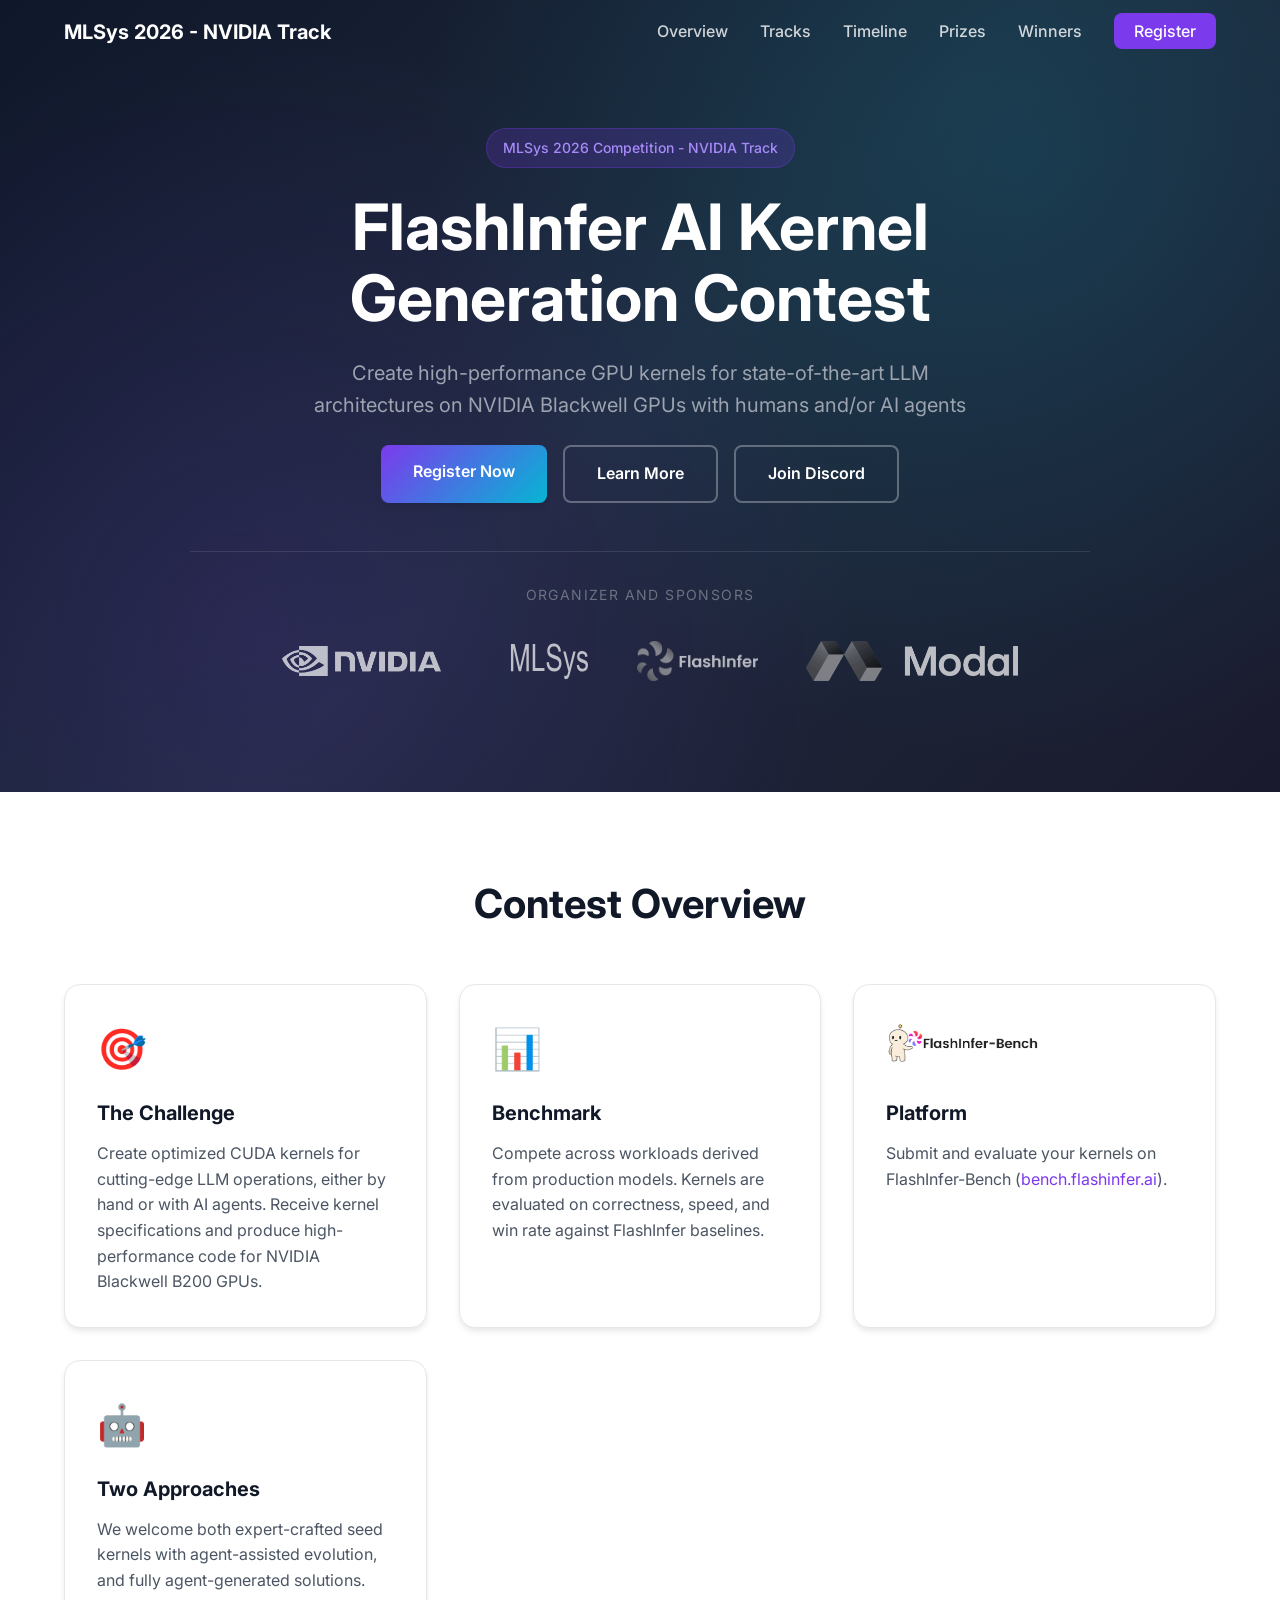
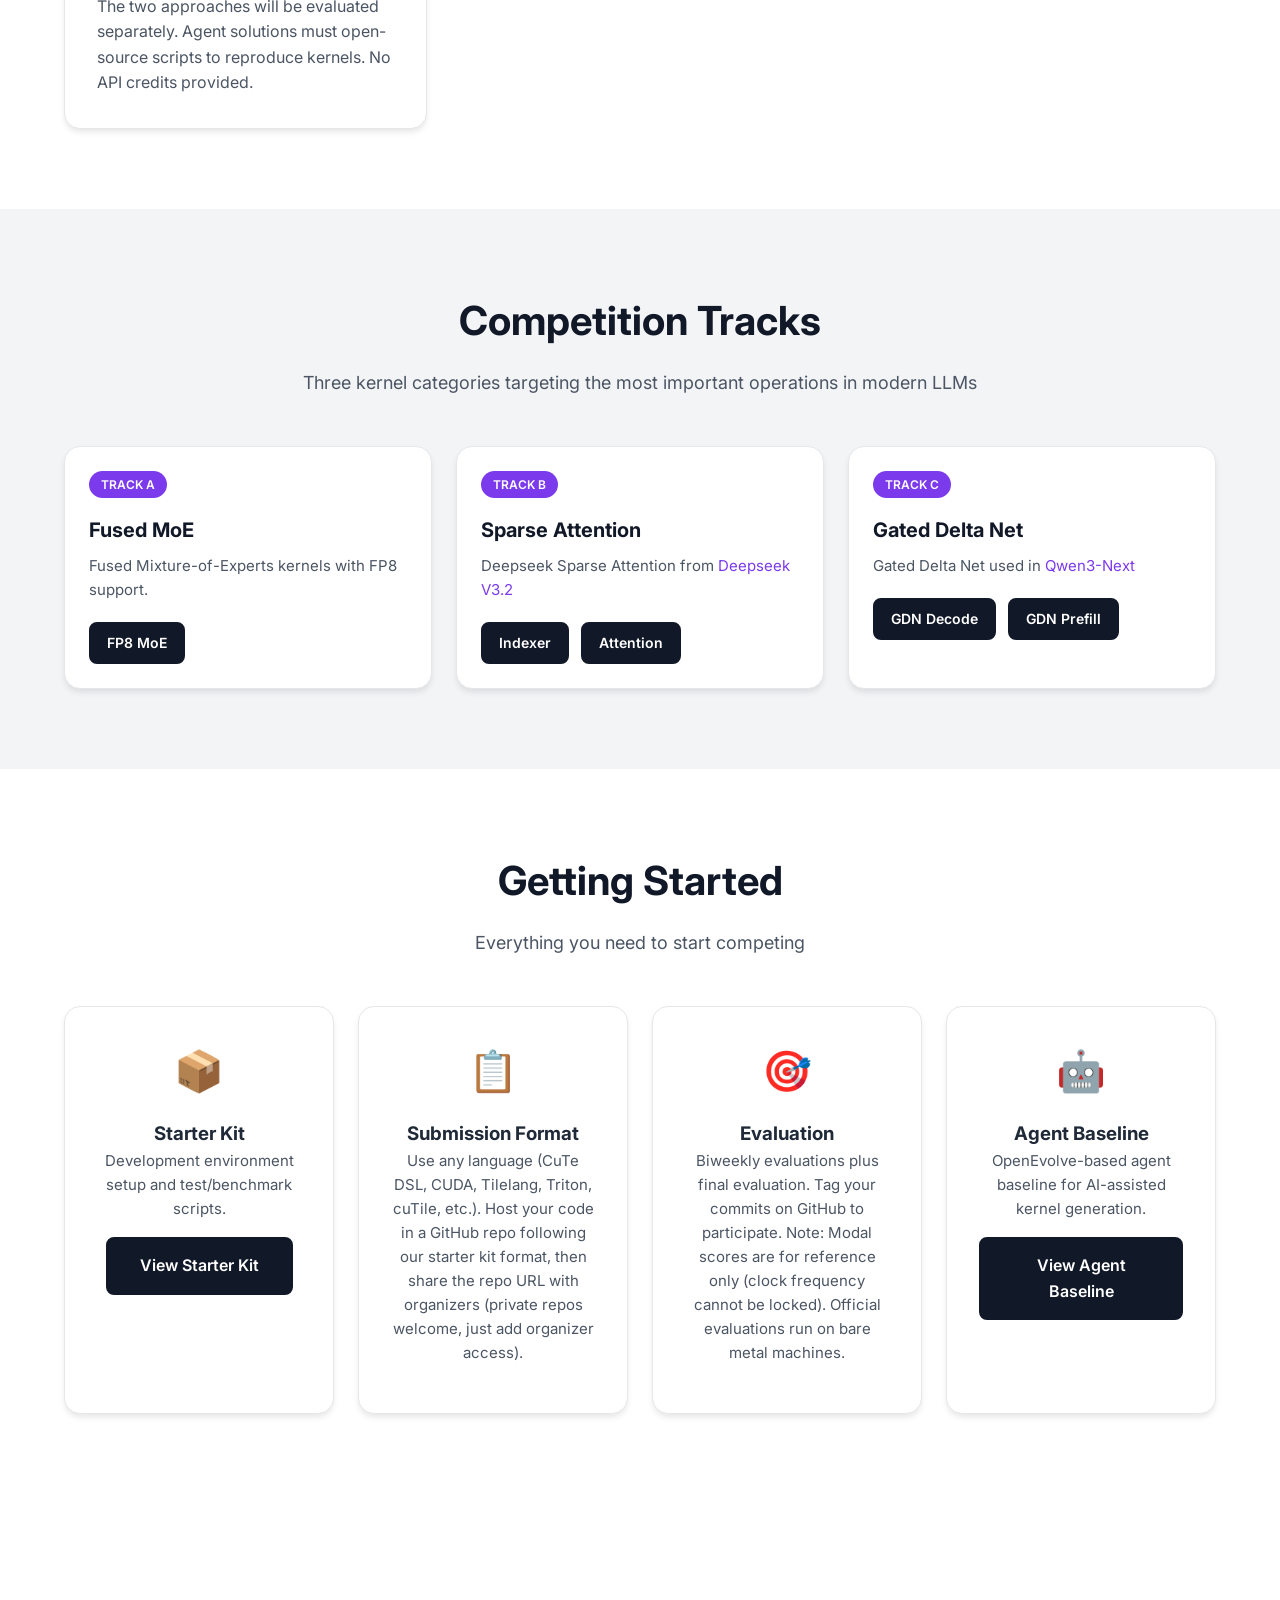
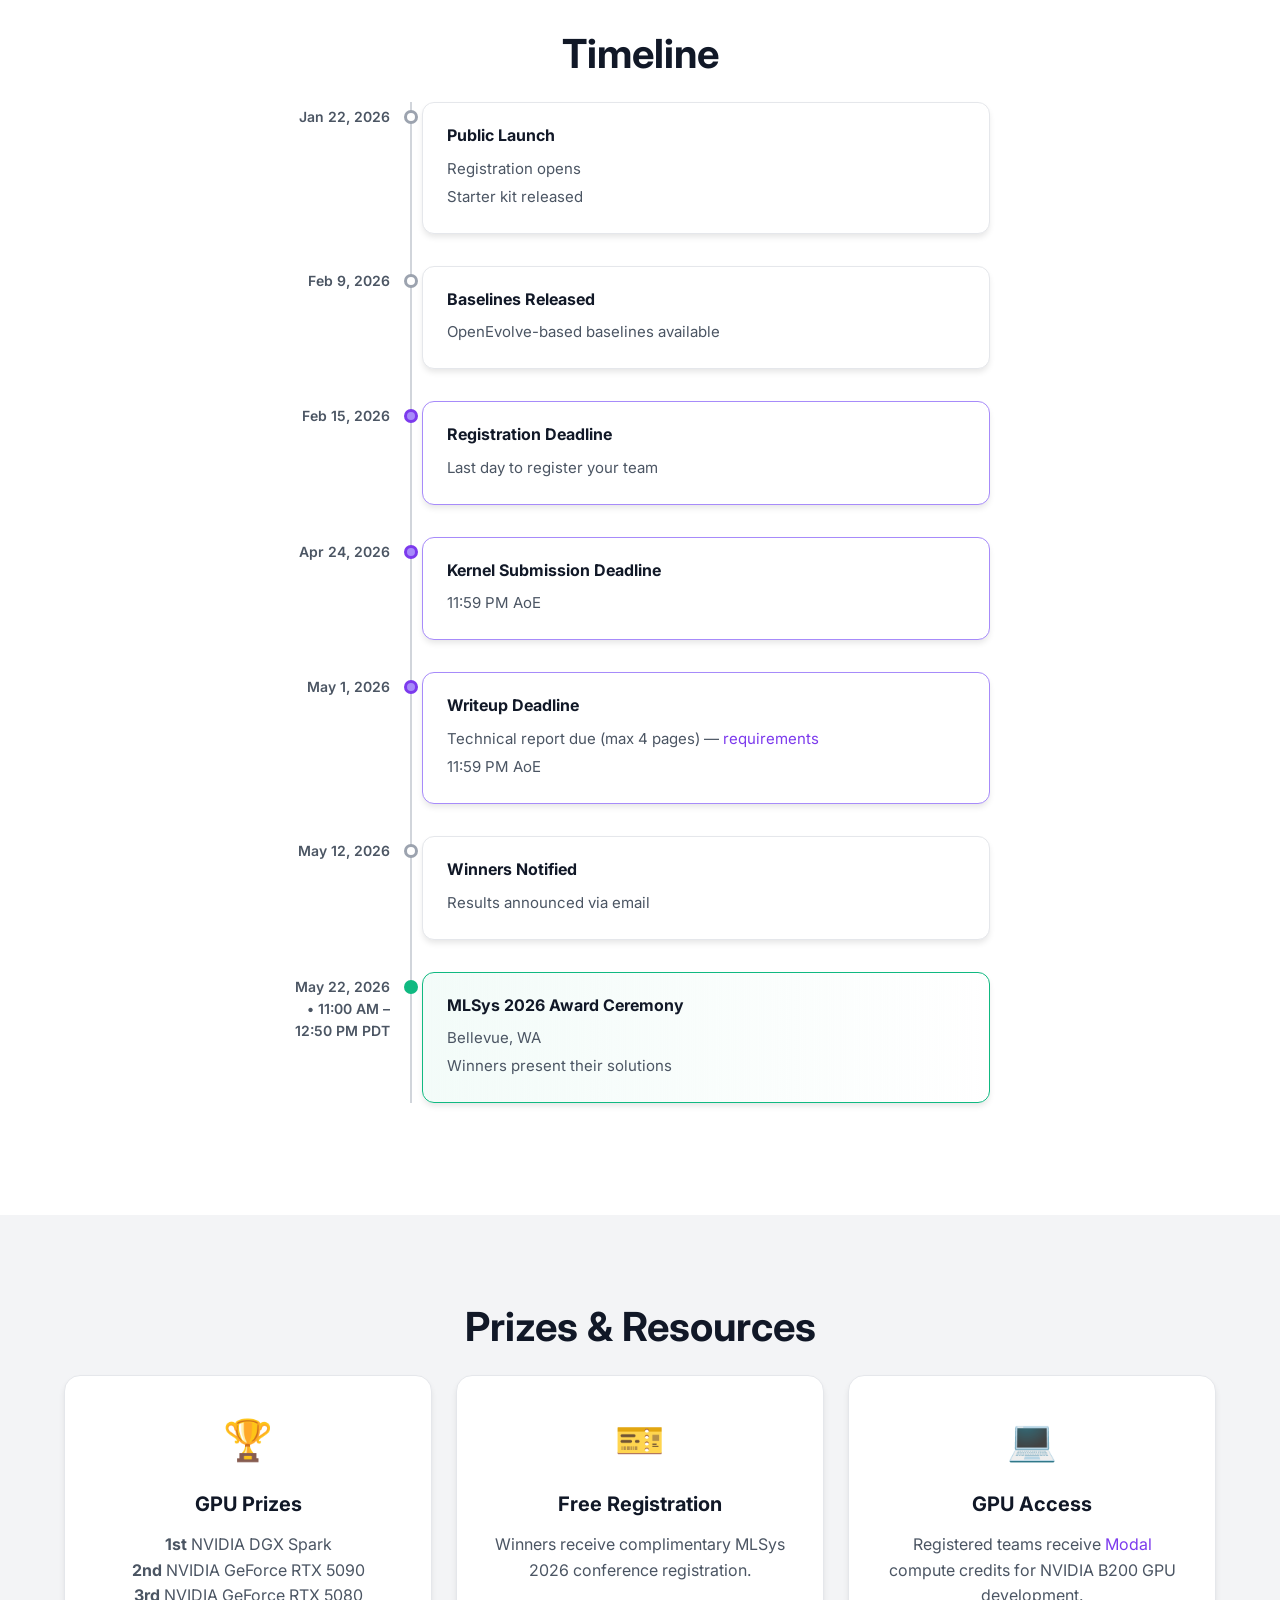
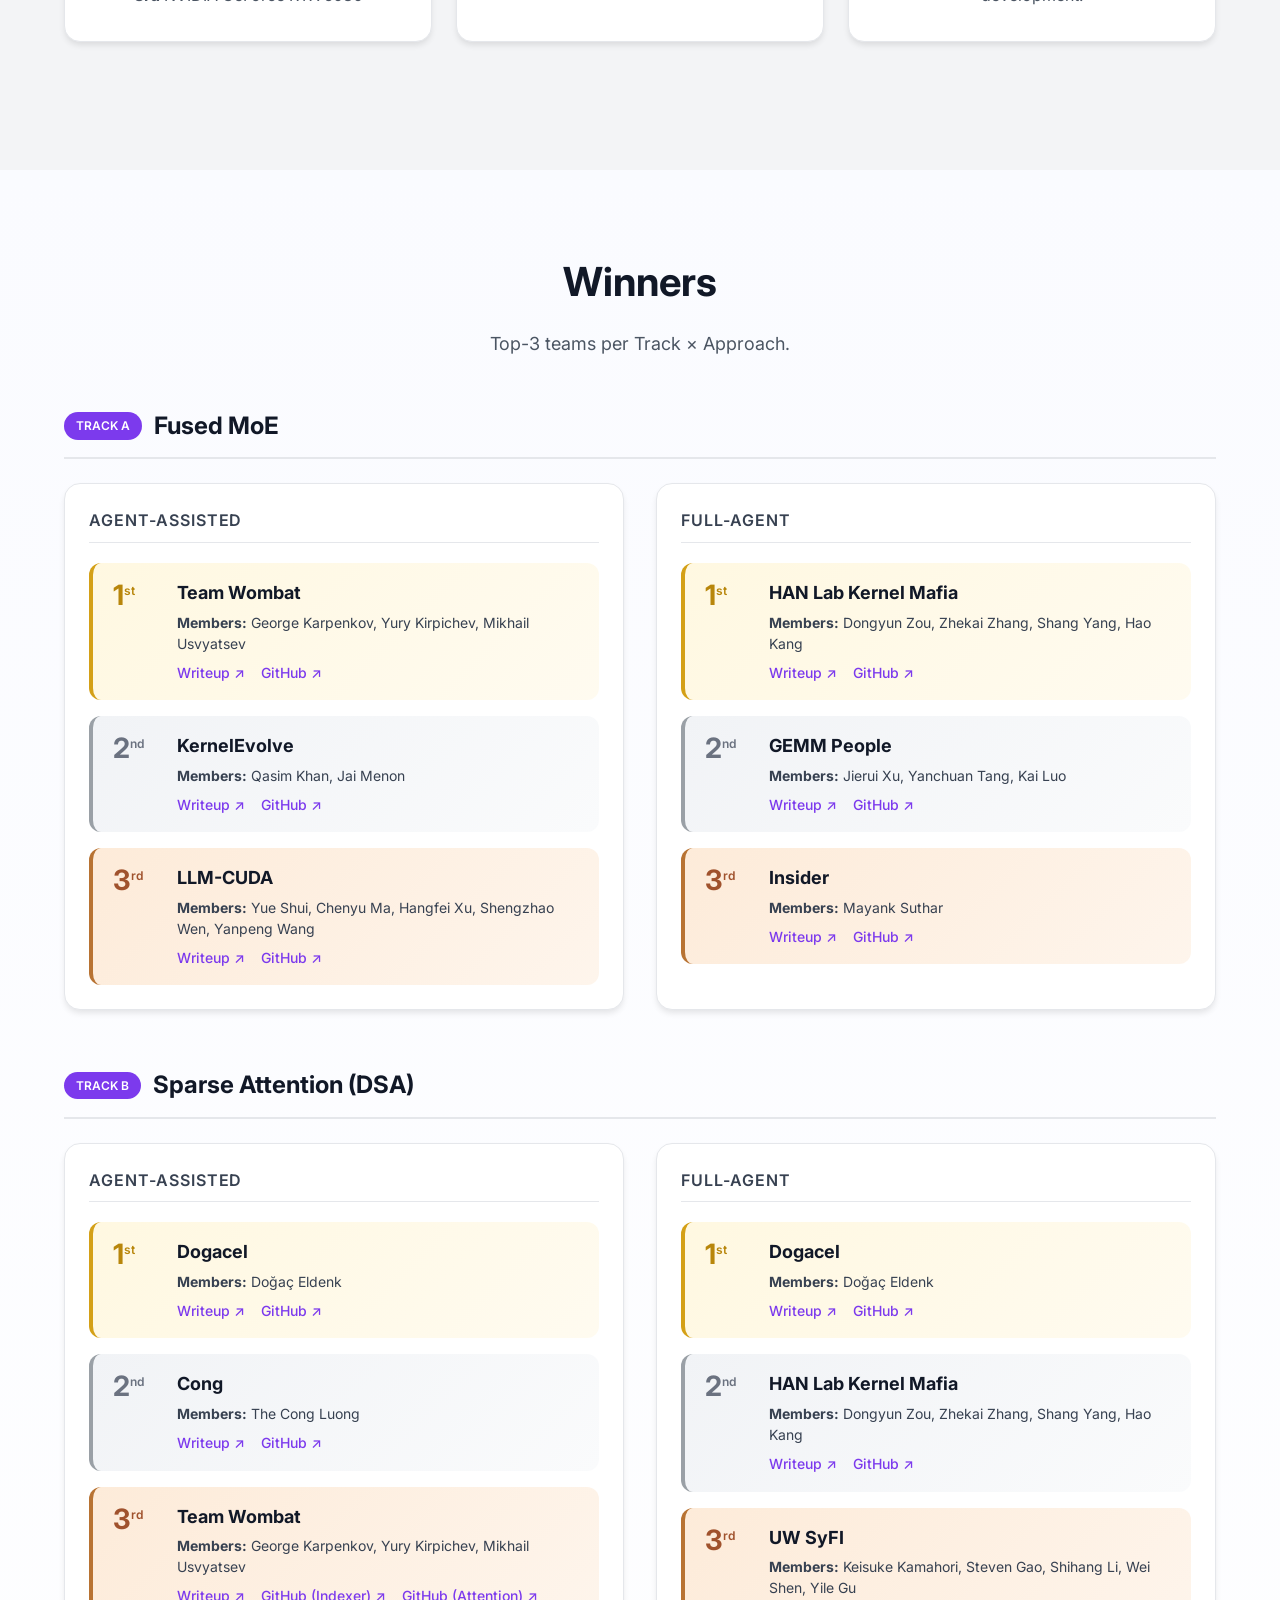
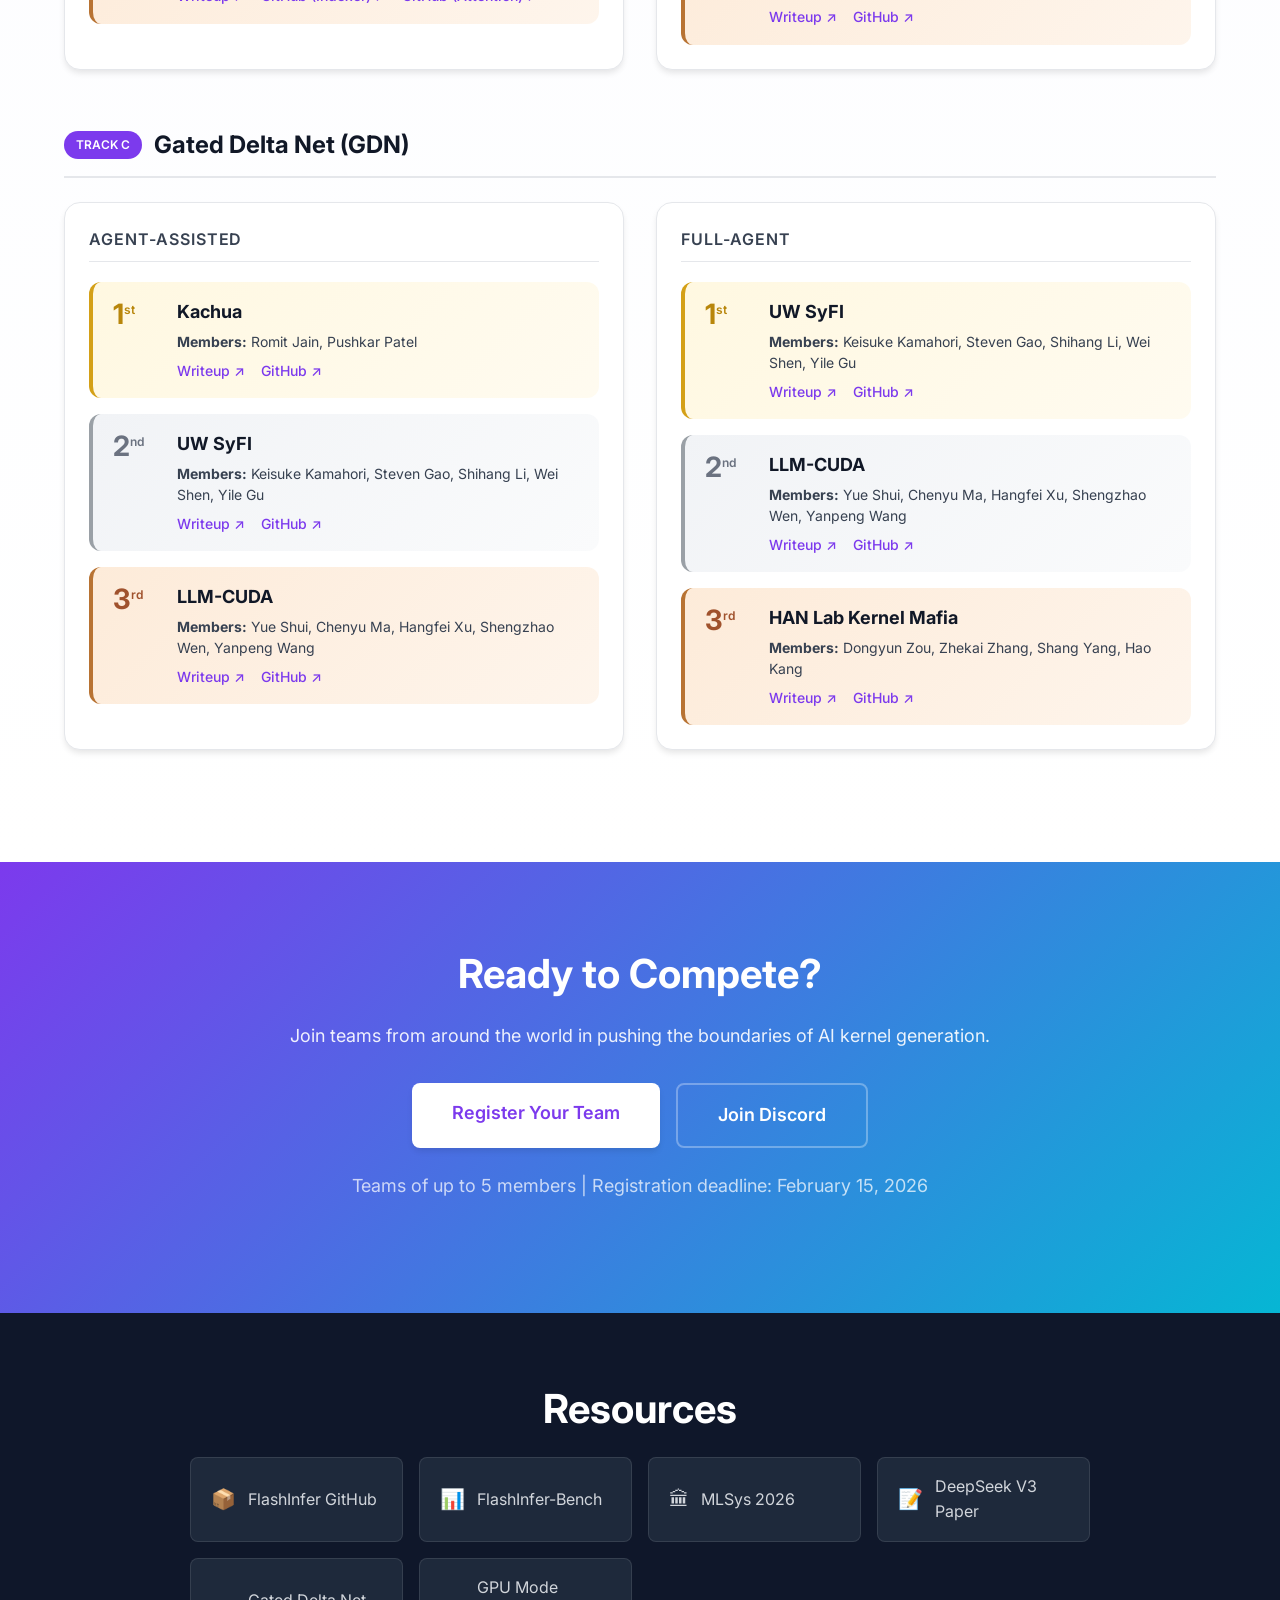
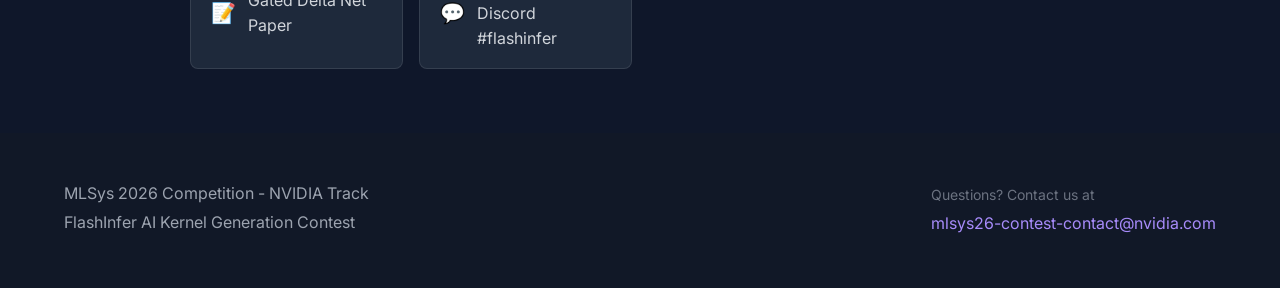
==== commit a523107f: "Upd repo" ====
--- a/index.html
+++ b/index.html
@@ -278,7 +278,7 @@
                                     <p class="winner-members"><strong>Members:</strong> George Karpenkov, Yury Kirpichev, Mikhail Usvyatsev</p>
                                     <div class="winner-links">
                                         <a href="https://github.com/flashinfer-ai/mlsys26-contest/blob/main/writeups/TeamWombat_MoE_AgentAssisted.pdf" target="_blank">Writeup &#x2197;</a>
-                                        <span class="winner-tbd"><strong>GitHub:</strong> <span class="tbd">TBD</span></span>
+                                        <a href="https://github.com/cheshire/flashinfer-challenge" target="_blank">GitHub &#x2197;</a>
                                     </div>
                                 </div>
                             </div>
@@ -491,7 +491,7 @@
                                     <h5 class="winner-team">LLM-CUDA</h5>
                                     <p class="winner-members"><strong>Members:</strong> Yue Shui, Chenyu Ma, Hangfei Xu, Shengzhao Wen, Yanpeng Wang</p>
                                     <div class="winner-links">
-                                        <span class="winner-tbd"><strong>Writeup:</strong> <span class="tbd">TBD</span></span>
+                                        <a href="https://github.com/flashinfer-ai/mlsys26-contest/blob/main/writeups/LLM-CUDA_FullAgent.pdf" target="_blank">Writeup &#x2197;</a>
                                         <a href="https://github.com/syhya/mlsys26-flashinfer-contest" target="_blank">GitHub &#x2197;</a>
                                     </div>
                                 </div>
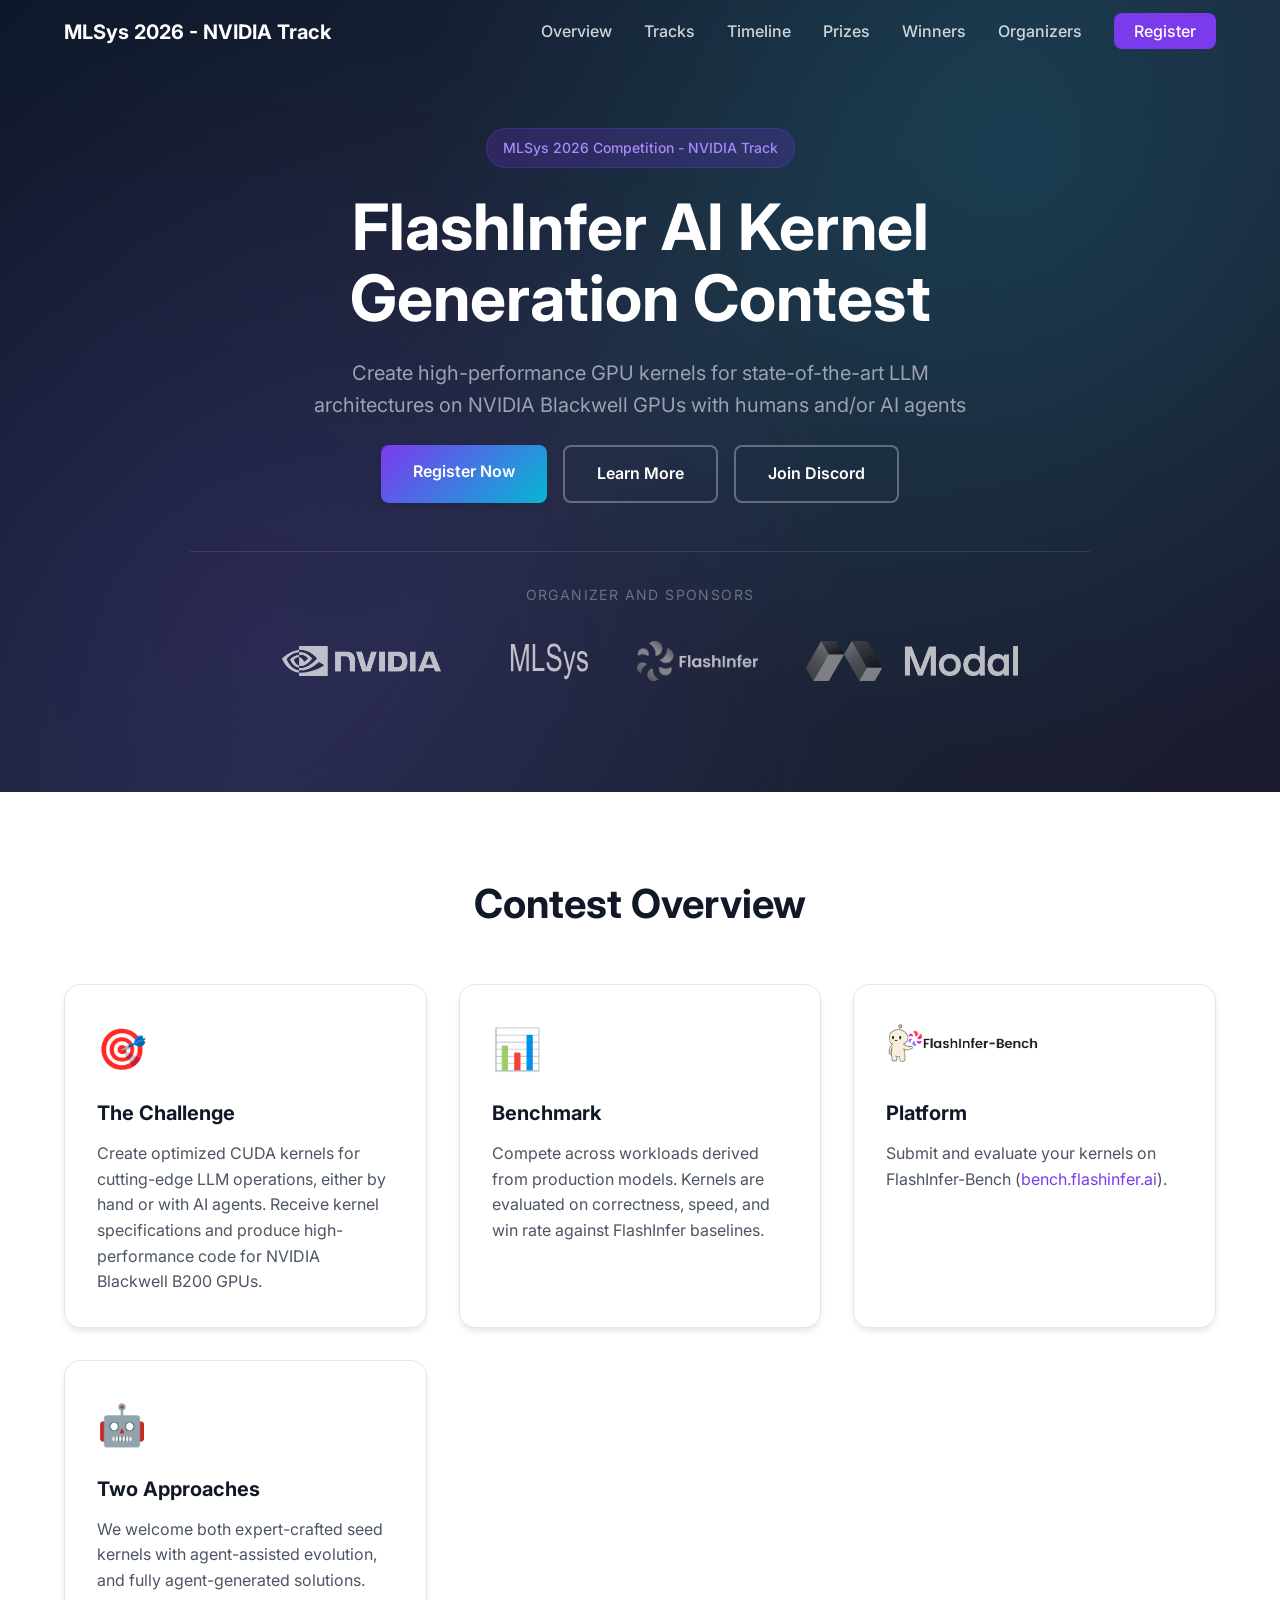
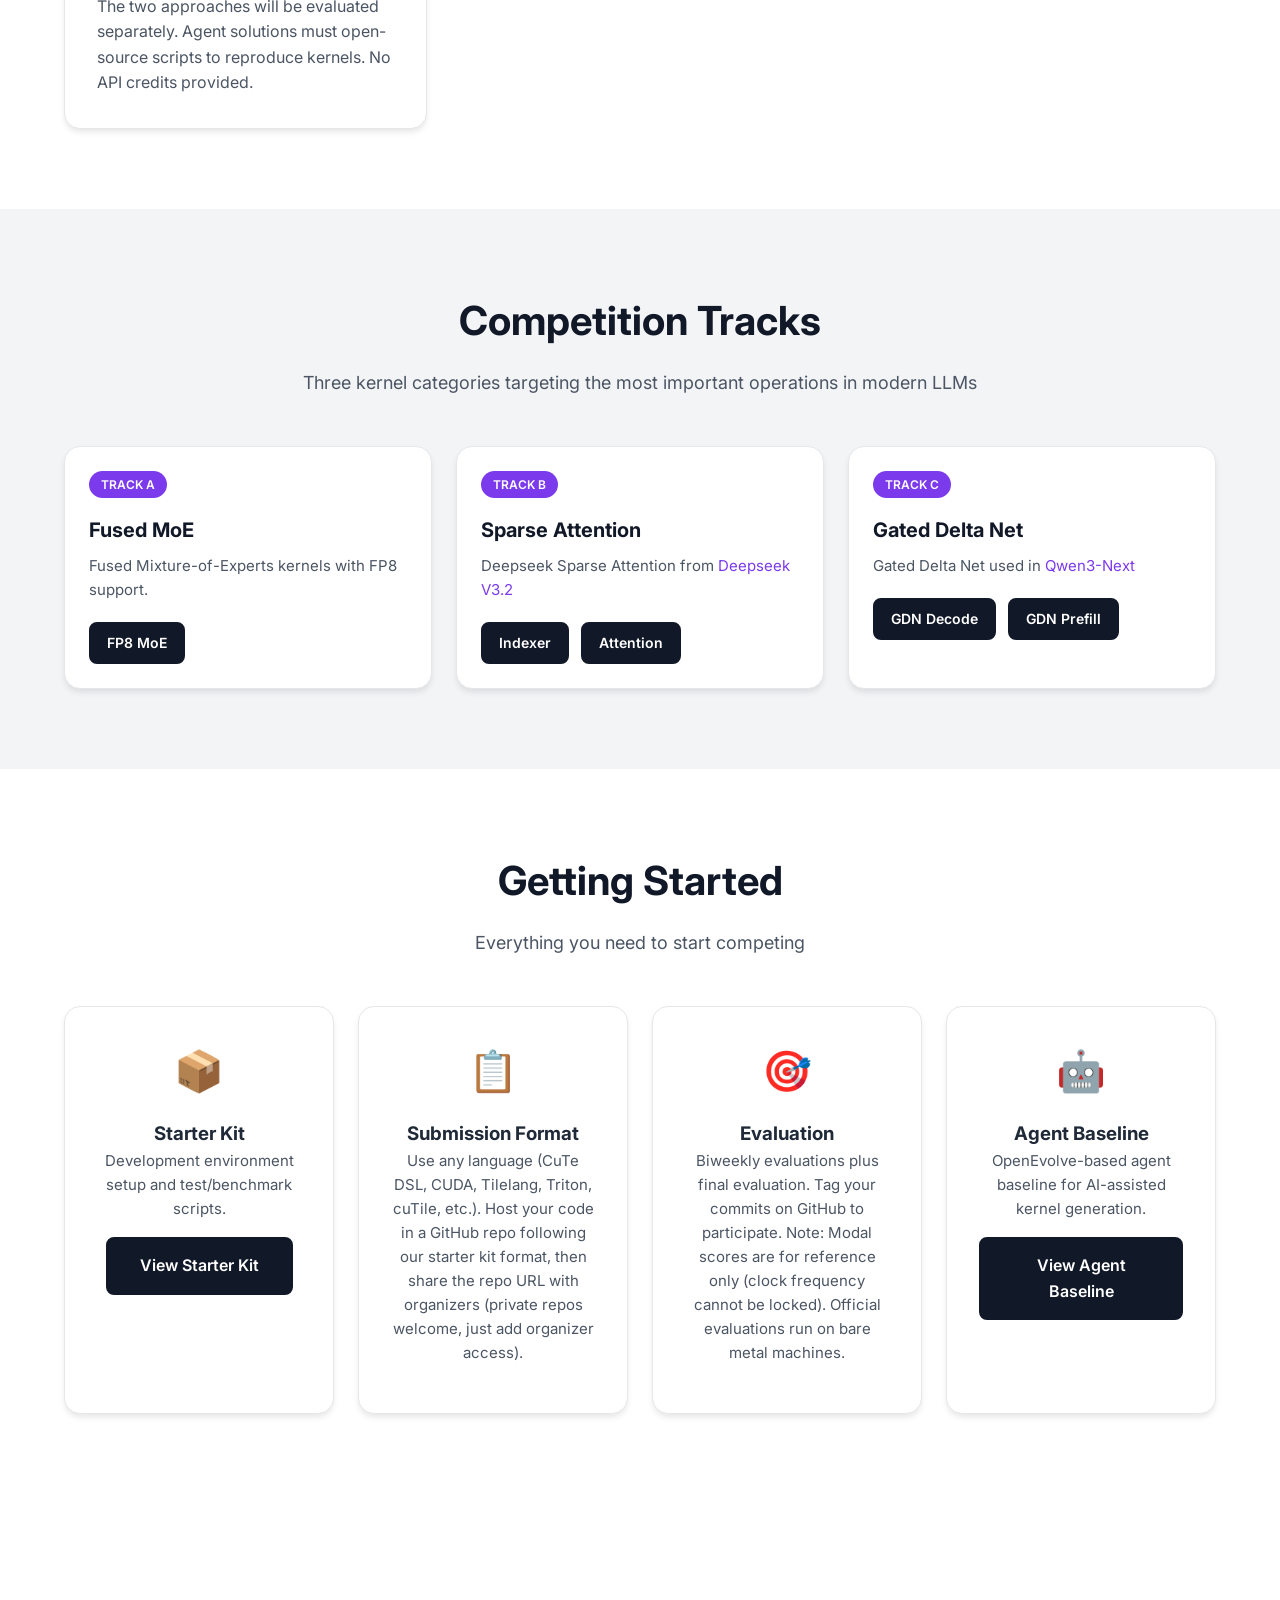
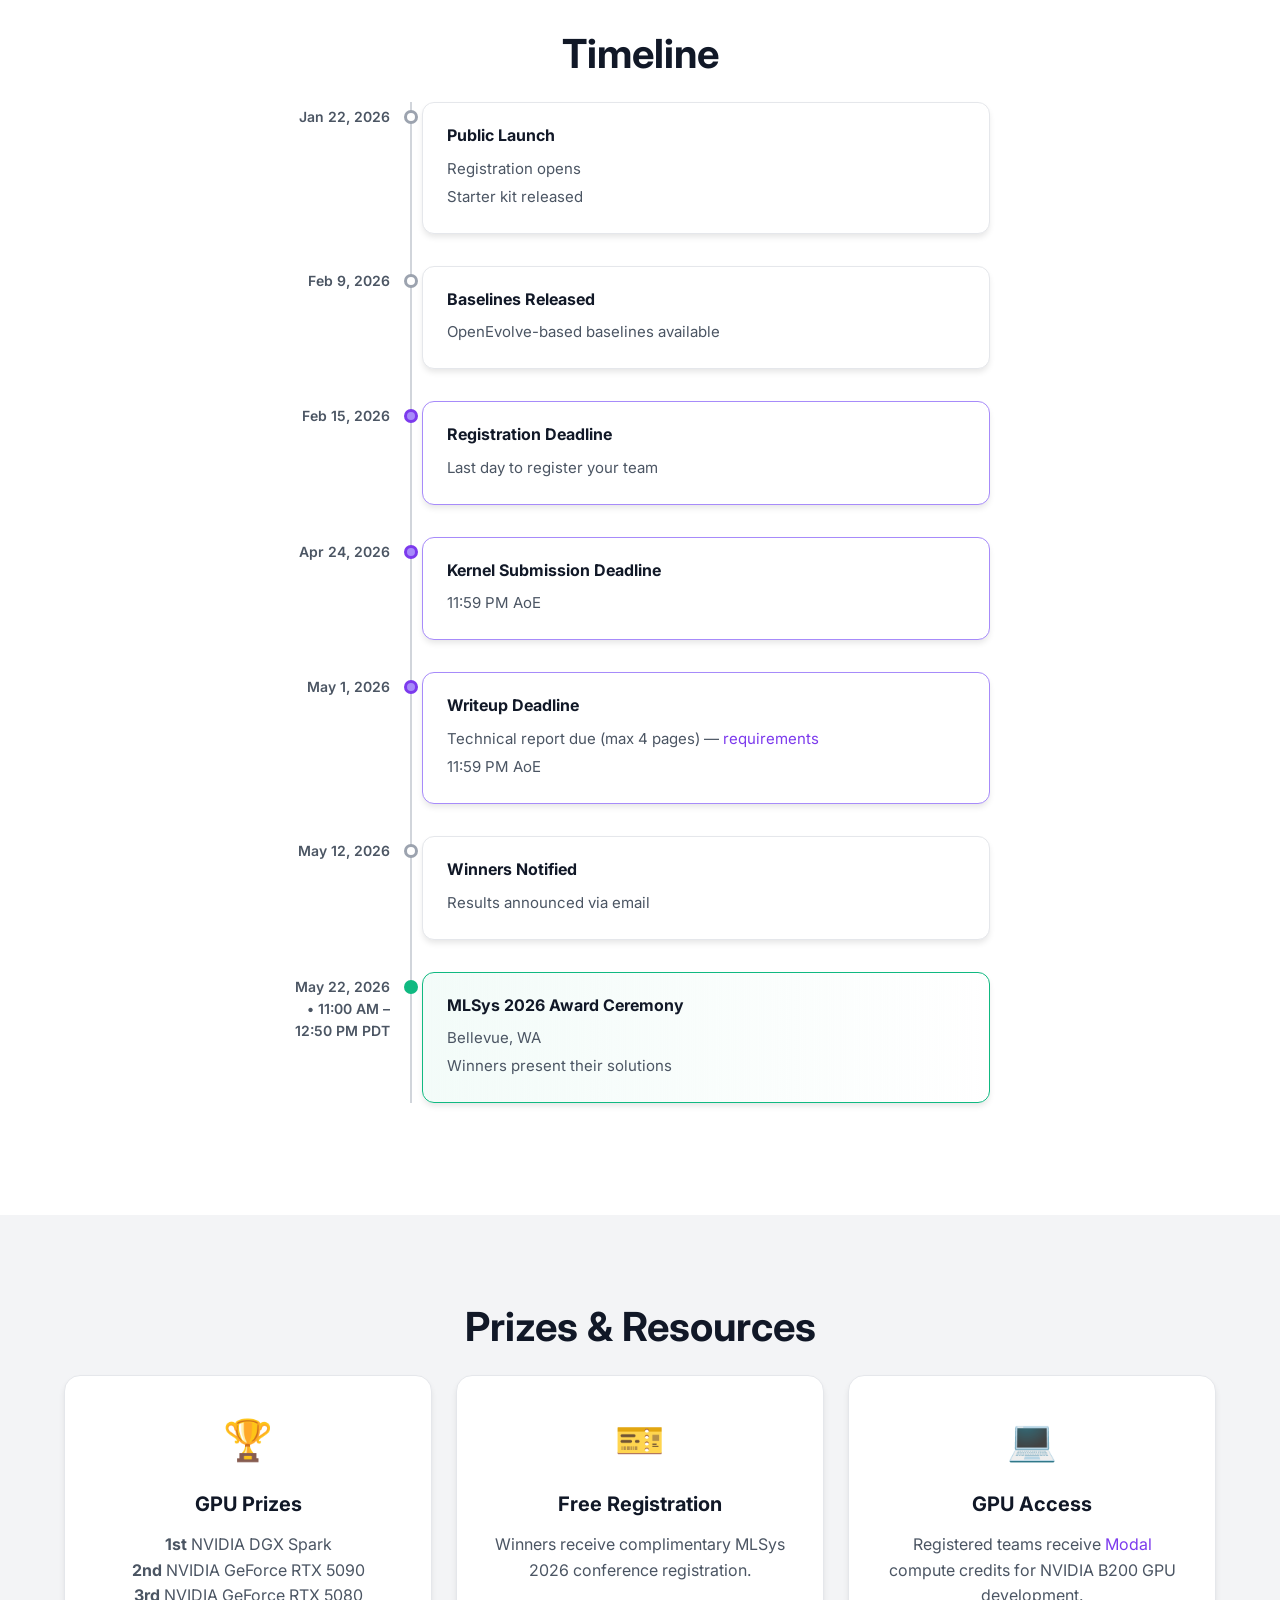
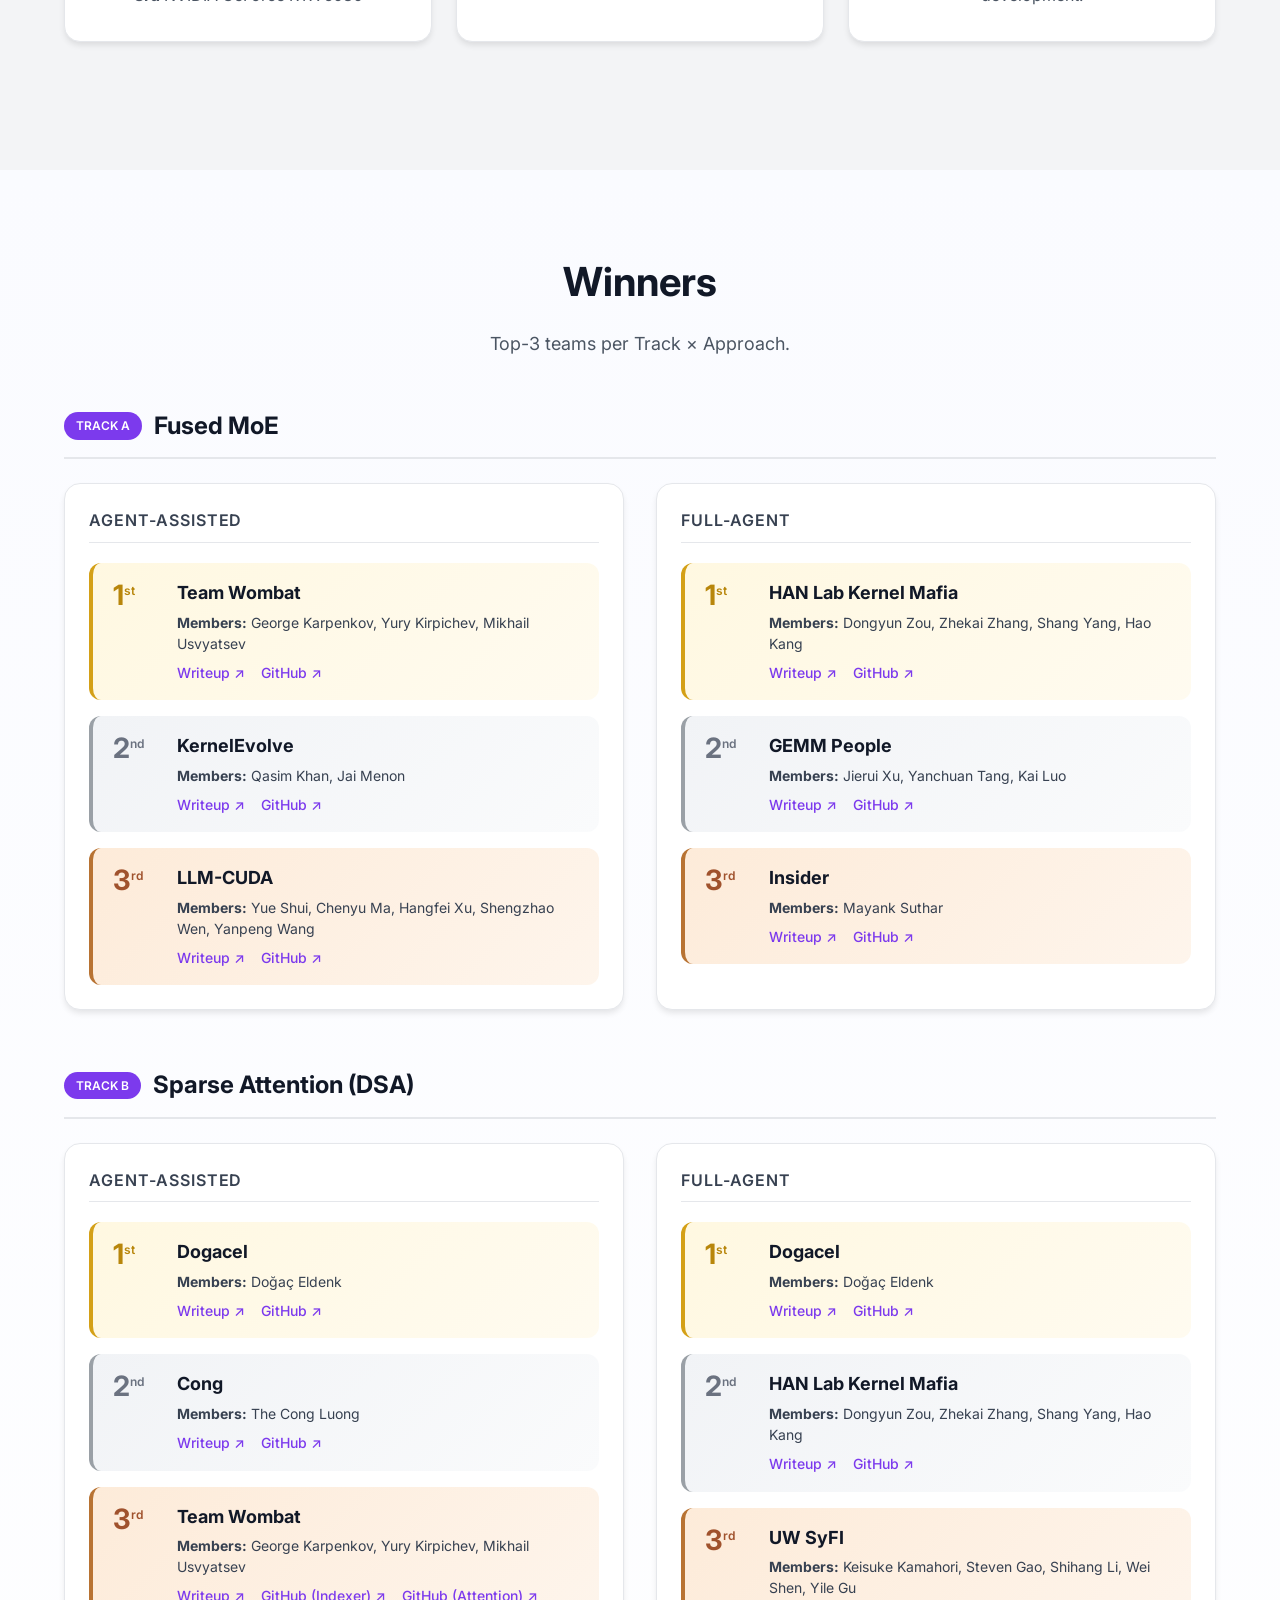
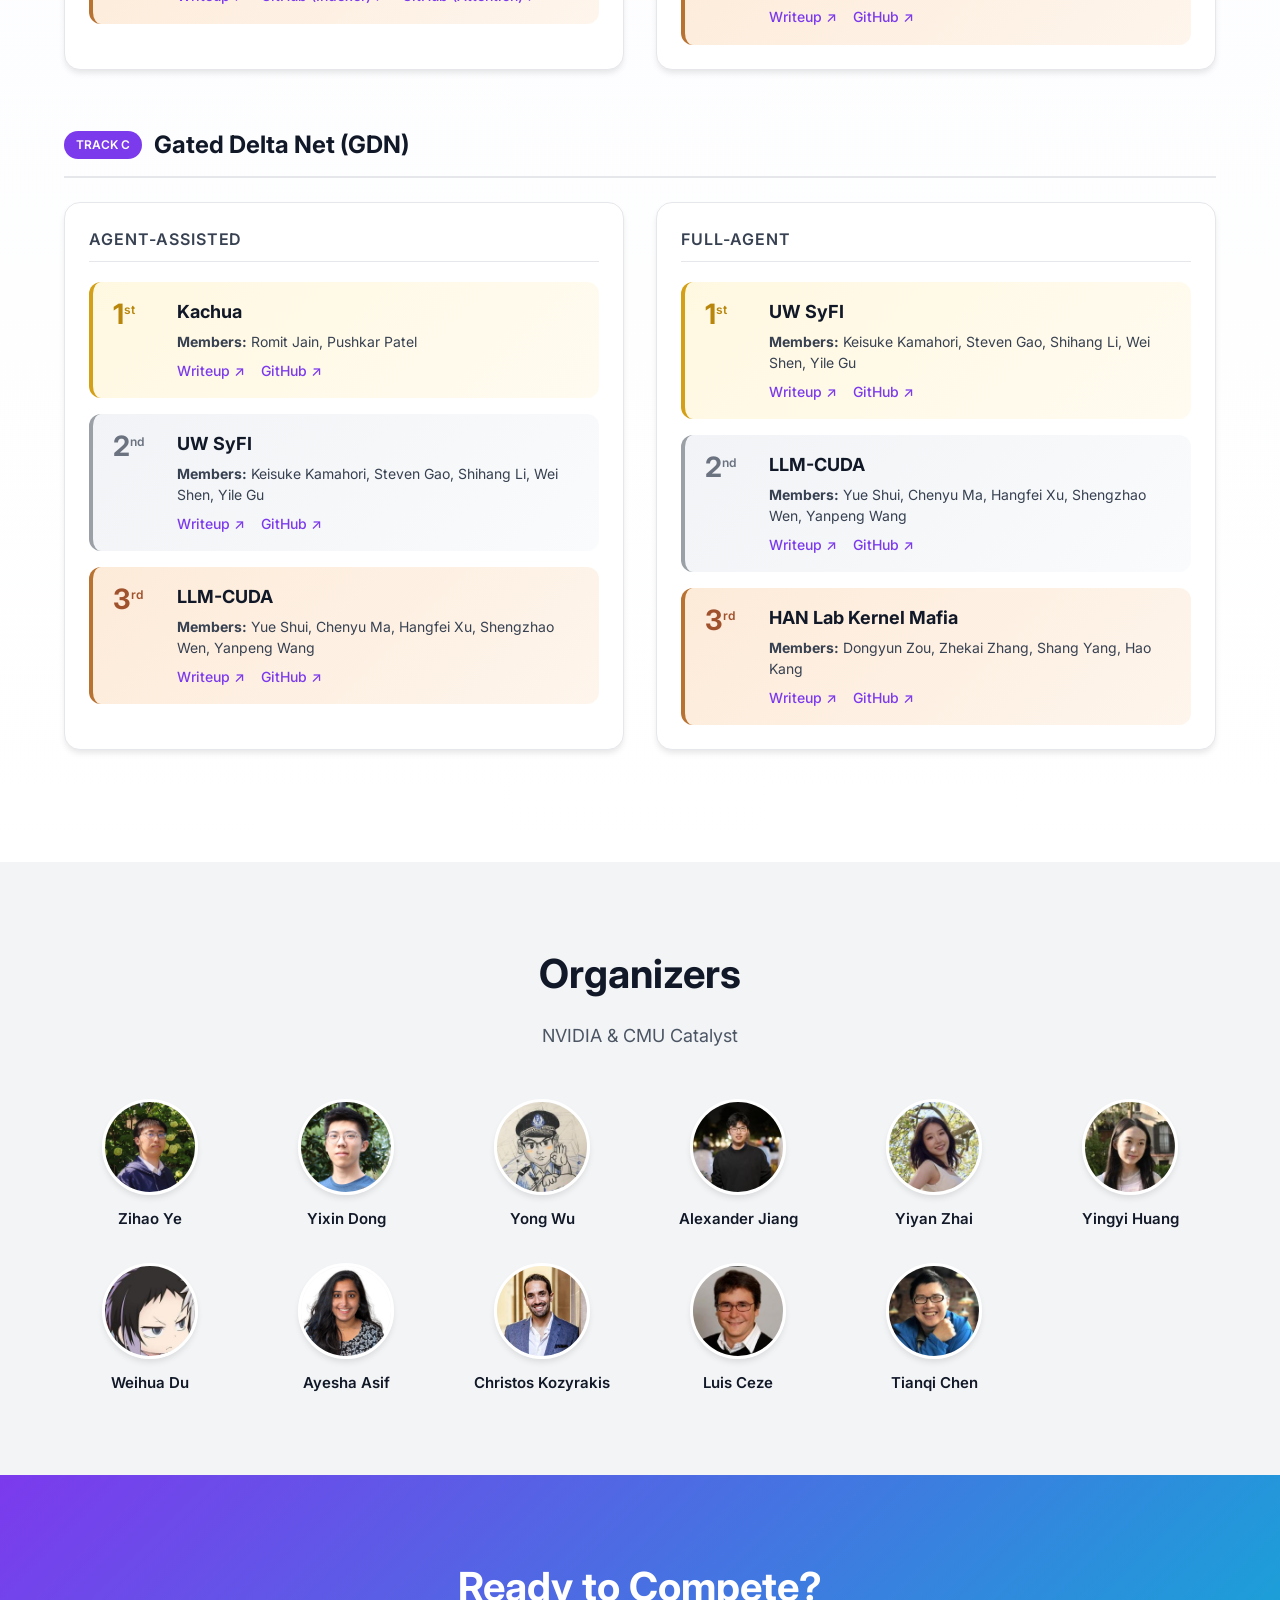
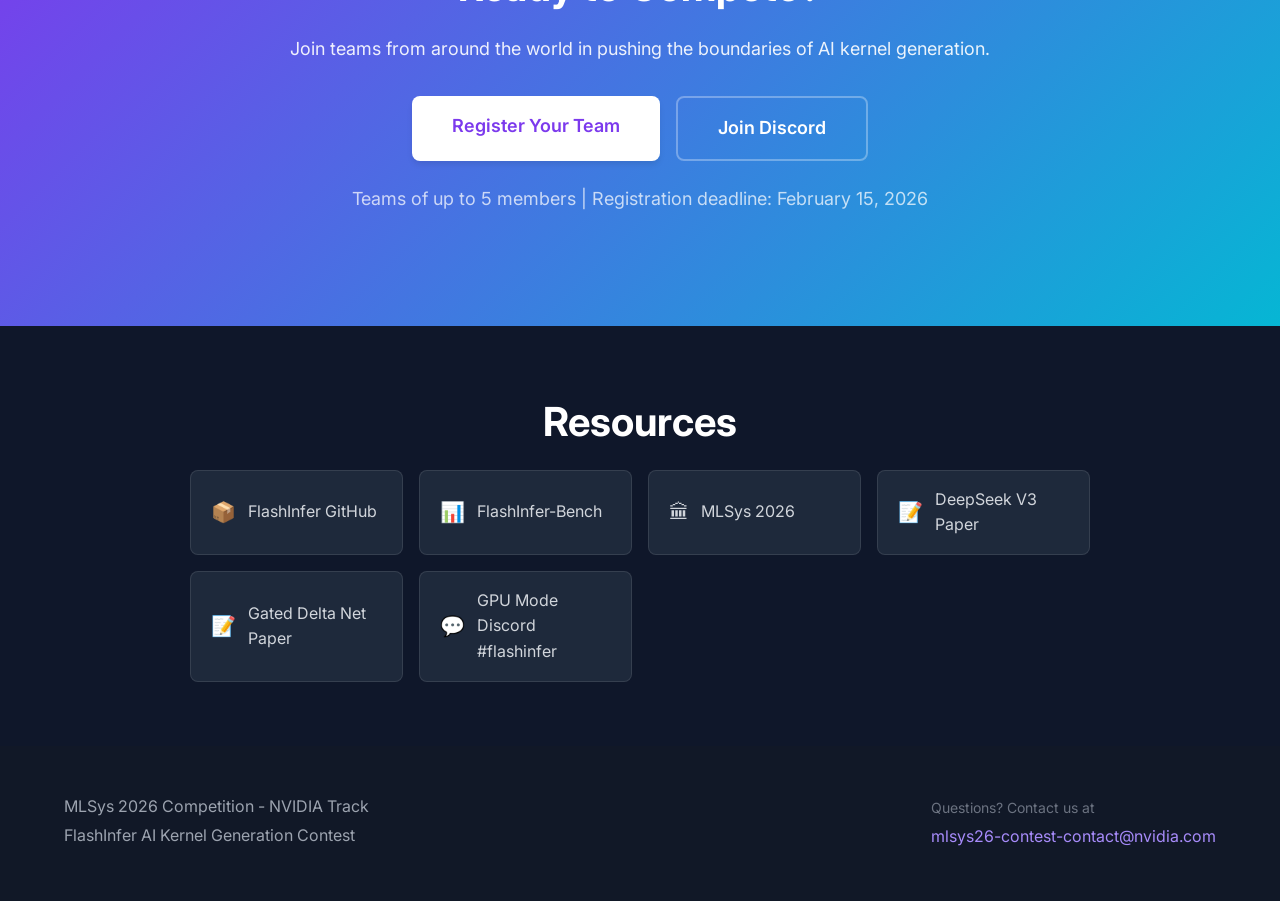
==== commit 8912cfbd: "Add organizers section with avatars and homepage links" ====
--- a/index.html
+++ b/index.html
@@ -19,6 +19,7 @@
                 <li><a href="#timeline">Timeline</a></li>
                 <li><a href="#prizes">Prizes</a></li>
                 <li><a href="#winners">Winners</a></li>
+                <li><a href="#organizers">Organizers</a></li>
                 <li><a href="#register" class="nav-cta">Register</a></li>
             </ul>
         </div>
@@ -515,6 +516,59 @@
         </div>
     </section>
 
+    <section id="organizers" class="section section-alt">
+        <div class="container">
+            <h2 class="section-title">Organizers</h2>
+            <p class="section-subtitle">NVIDIA &amp; CMU Catalyst</p>
+            <div class="organizers-grid">
+                <a href="https://expye.com/about" target="_blank" class="organizer-card">
+                    <img src="images/organizers/zihao-ye.png" alt="Zihao Ye" class="organizer-avatar">
+                    <span class="organizer-name">Zihao Ye</span>
+                </a>
+                <a href="https://github.com/Ubospica" target="_blank" class="organizer-card">
+                    <img src="images/organizers/yixin-dong.png" alt="Yixin Dong" class="organizer-avatar">
+                    <span class="organizer-name">Yixin Dong</span>
+                </a>
+                <a href="https://github.com/yongwww" target="_blank" class="organizer-card">
+                    <img src="images/organizers/yong-wu.jpg" alt="Yong Wu" class="organizer-avatar">
+                    <span class="organizer-name">Yong Wu</span>
+                </a>
+                <a href="https://github.com/zanderjiang" target="_blank" class="organizer-card">
+                    <img src="images/organizers/alexander-jiang.jpg" alt="Alexander Jiang" class="organizer-avatar">
+                    <span class="organizer-name">Alexander Jiang</span>
+                </a>
+                <a href="https://yiyanzhai.github.io" target="_blank" class="organizer-card">
+                    <img src="images/organizers/yiyan-zhai.jpg" alt="Yiyan Zhai" class="organizer-avatar">
+                    <span class="organizer-name">Yiyan Zhai</span>
+                </a>
+                <a href="https://www.linkedin.com/in/avyh/" target="_blank" class="organizer-card">
+                    <img src="images/organizers/yingyi-huang.jpg" alt="Yingyi Huang" class="organizer-avatar">
+                    <span class="organizer-name">Yingyi Huang</span>
+                </a>
+                <a href="https://stiglidu.github.io/" target="_blank" class="organizer-card">
+                    <img src="images/organizers/weihua-du.jpg" alt="Weihua Du" class="organizer-avatar">
+                    <span class="organizer-name">Weihua Du</span>
+                </a>
+                <a href="https://www.linkedin.com/in/ayesha-a-asif" target="_blank" class="organizer-card">
+                    <img src="images/organizers/ayesha-asif.png" alt="Ayesha Asif" class="organizer-avatar">
+                    <span class="organizer-name">Ayesha Asif</span>
+                </a>
+                <a href="https://christos.kozyrakis.org/" target="_blank" class="organizer-card">
+                    <img src="images/organizers/christos-kozyrakis.jpg" alt="Christos Kozyrakis" class="organizer-avatar">
+                    <span class="organizer-name">Christos Kozyrakis</span>
+                </a>
+                <a href="https://homes.cs.washington.edu/~luisceze/" target="_blank" class="organizer-card">
+                    <img src="images/organizers/luis-ceze.jpg" alt="Luis Ceze" class="organizer-avatar">
+                    <span class="organizer-name">Luis Ceze</span>
+                </a>
+                <a href="https://tqchen.com/" target="_blank" class="organizer-card">
+                    <img src="images/organizers/tianqi-chen.jpg" alt="Tianqi Chen" class="organizer-avatar">
+                    <span class="organizer-name">Tianqi Chen</span>
+                </a>
+            </div>
+        </div>
+    </section>
+
     <section id="register" class="section cta-section">
         <div class="container">
             <h2>Ready to Compete?</h2>
--- a/styles.css
+++ b/styles.css
@@ -916,6 +916,47 @@
     }
 }
 
+/* Organizers Section */
+.organizers-grid {
+    display: grid;
+    grid-template-columns: repeat(auto-fill, minmax(150px, 1fr));
+    gap: 2rem 1.5rem;
+    justify-items: center;
+}
+
+.organizer-card {
+    display: flex;
+    flex-direction: column;
+    align-items: center;
+    gap: 0.75rem;
+    text-decoration: none;
+    color: var(--gray-900);
+    transition: transform 0.2s;
+}
+
+.organizer-card:hover {
+    transform: translateY(-4px);
+}
+
+.organizer-card:hover .organizer-name {
+    color: var(--primary);
+}
+
+.organizer-avatar {
+    width: 96px;
+    height: 96px;
+    border-radius: 50%;
+    object-fit: cover;
+    border: 3px solid var(--white);
+    box-shadow: var(--shadow);
+}
+
+.organizer-name {
+    font-size: 0.9375rem;
+    font-weight: 600;
+    text-align: center;
+}
+
 /* Prizes Section */
 .prizes-grid {
     display: grid;
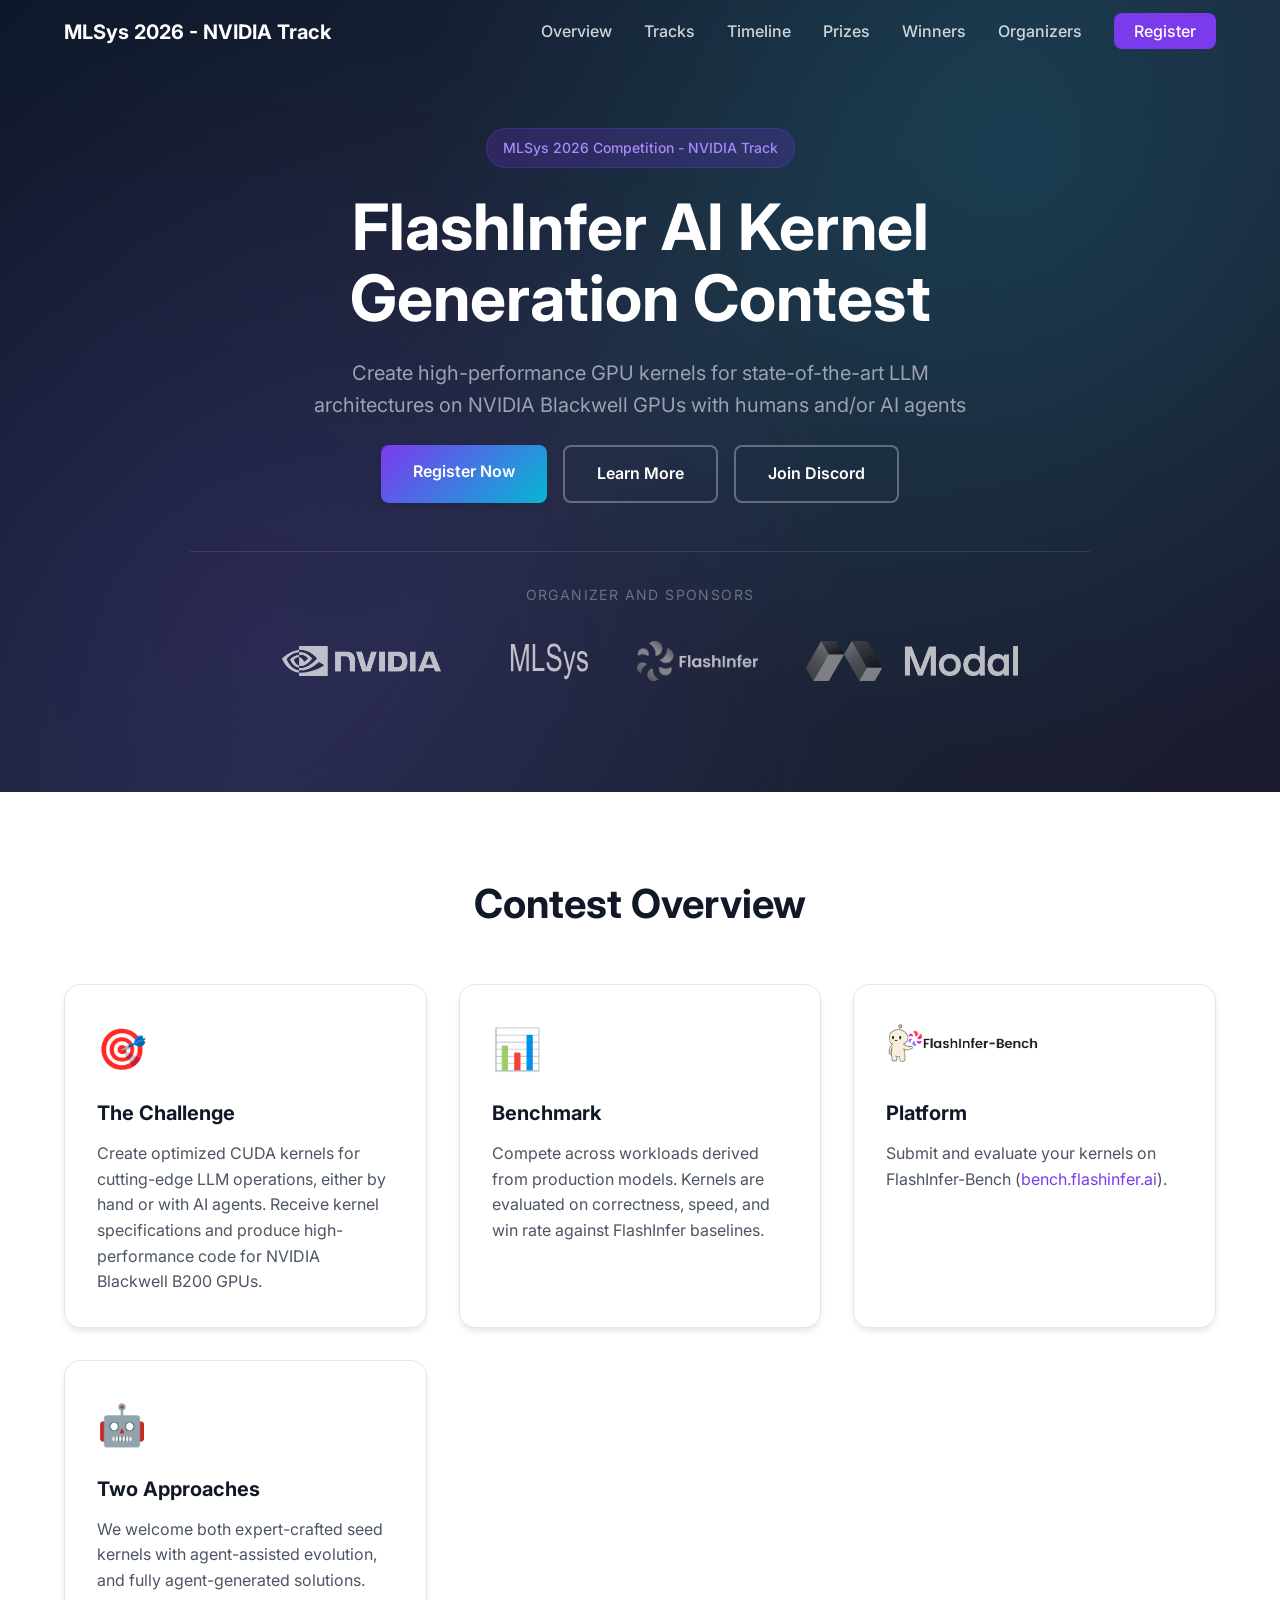
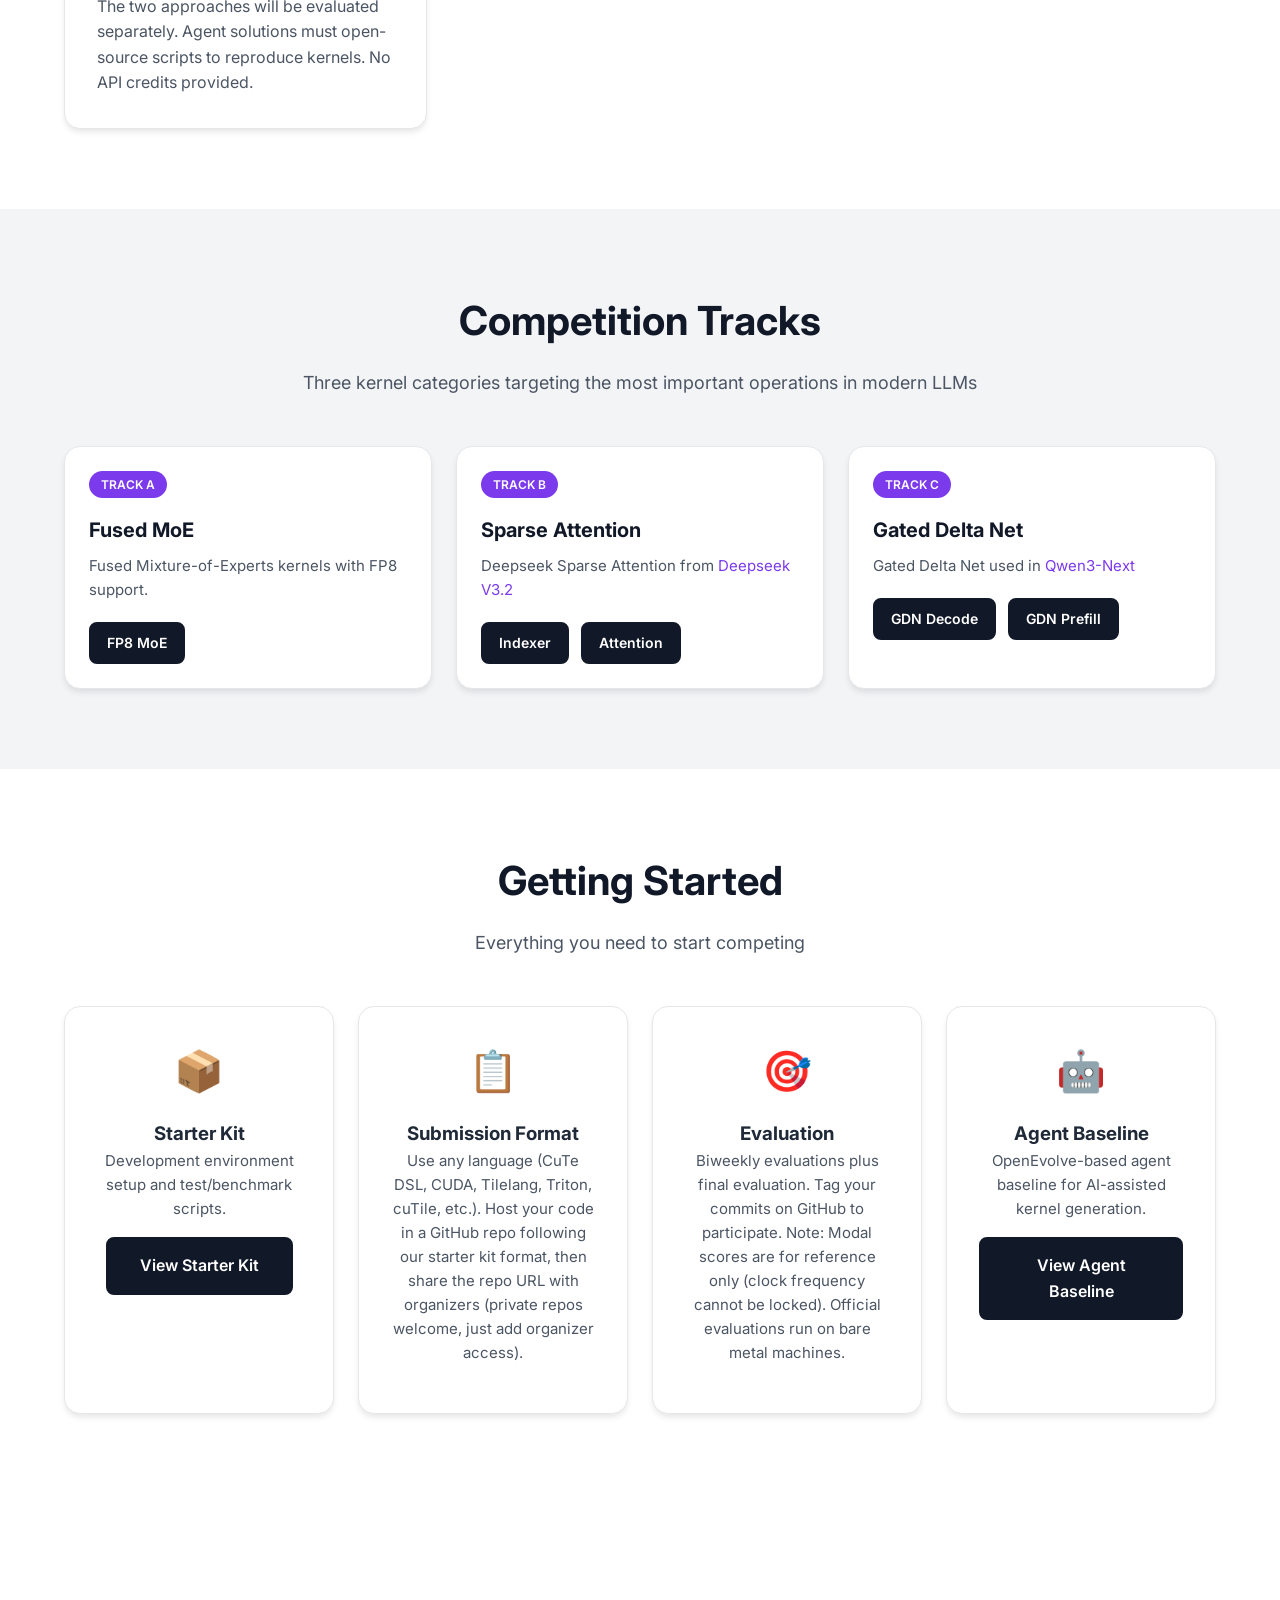
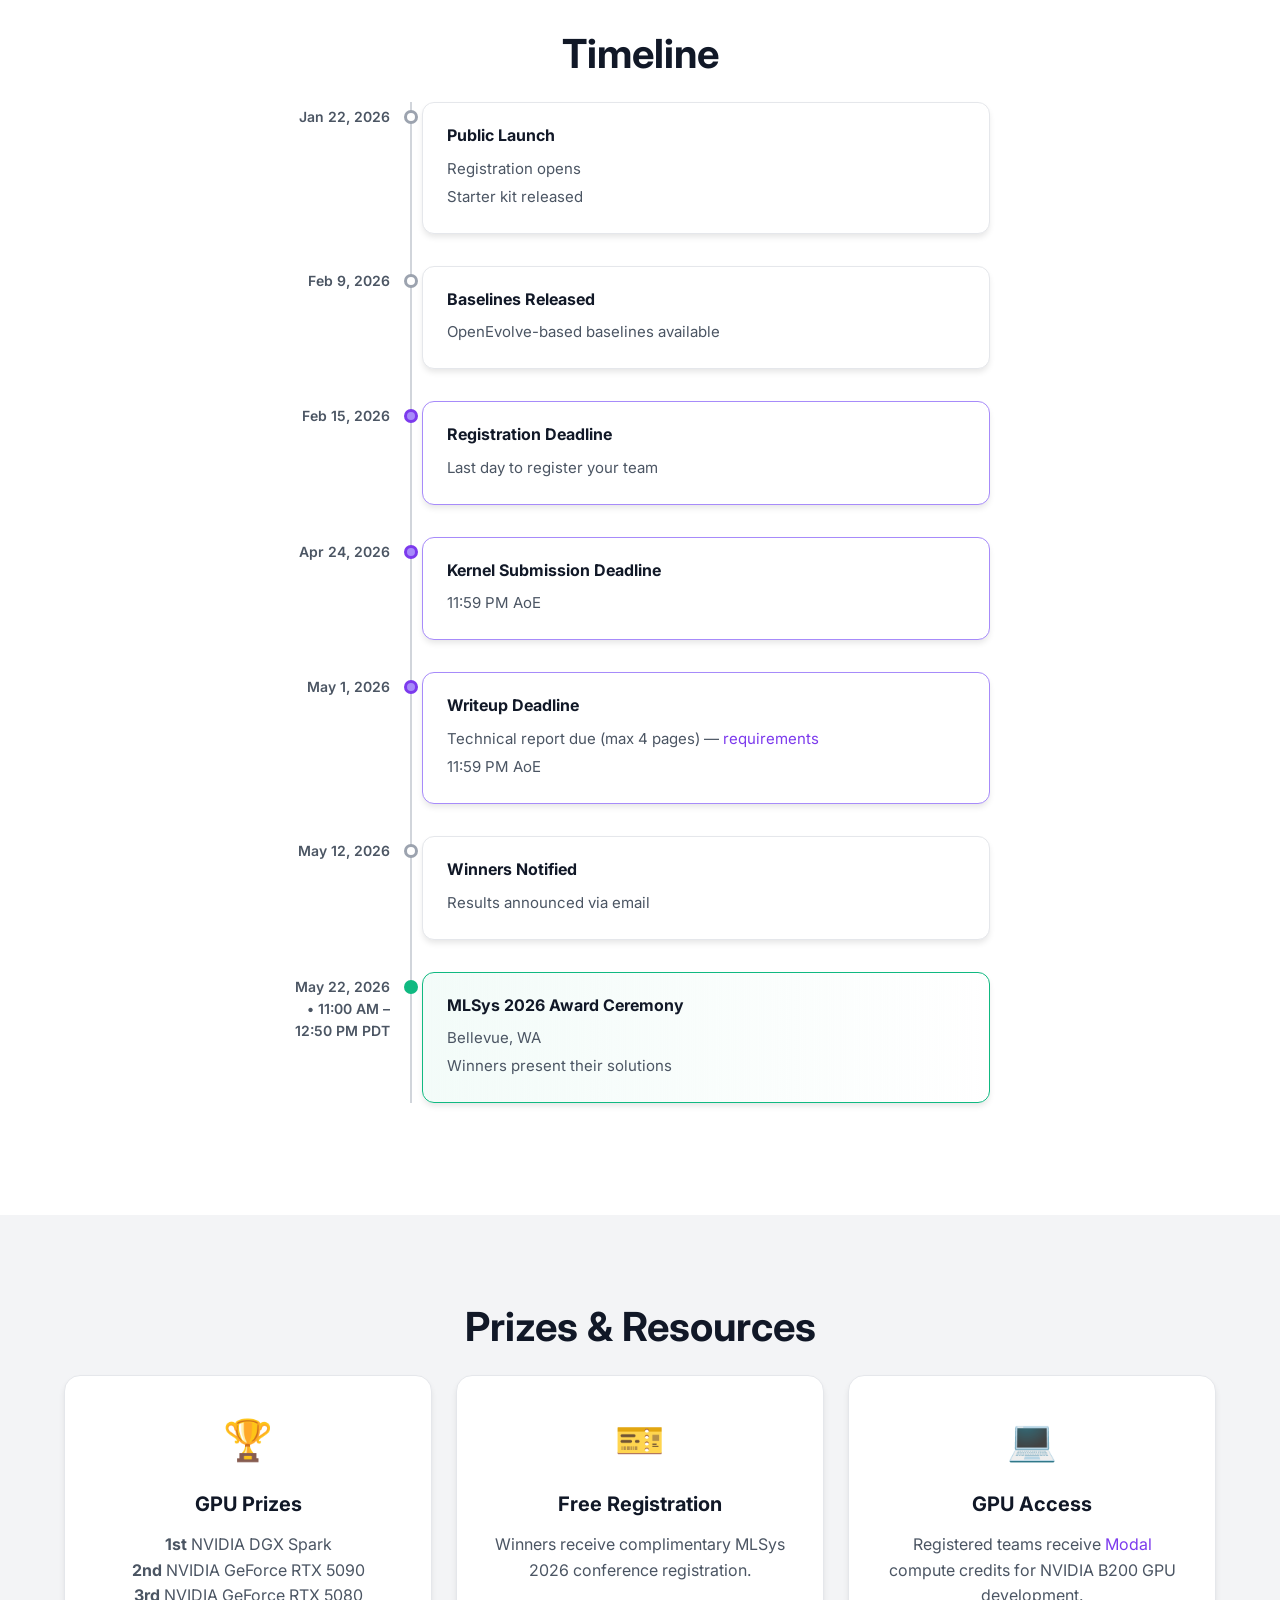
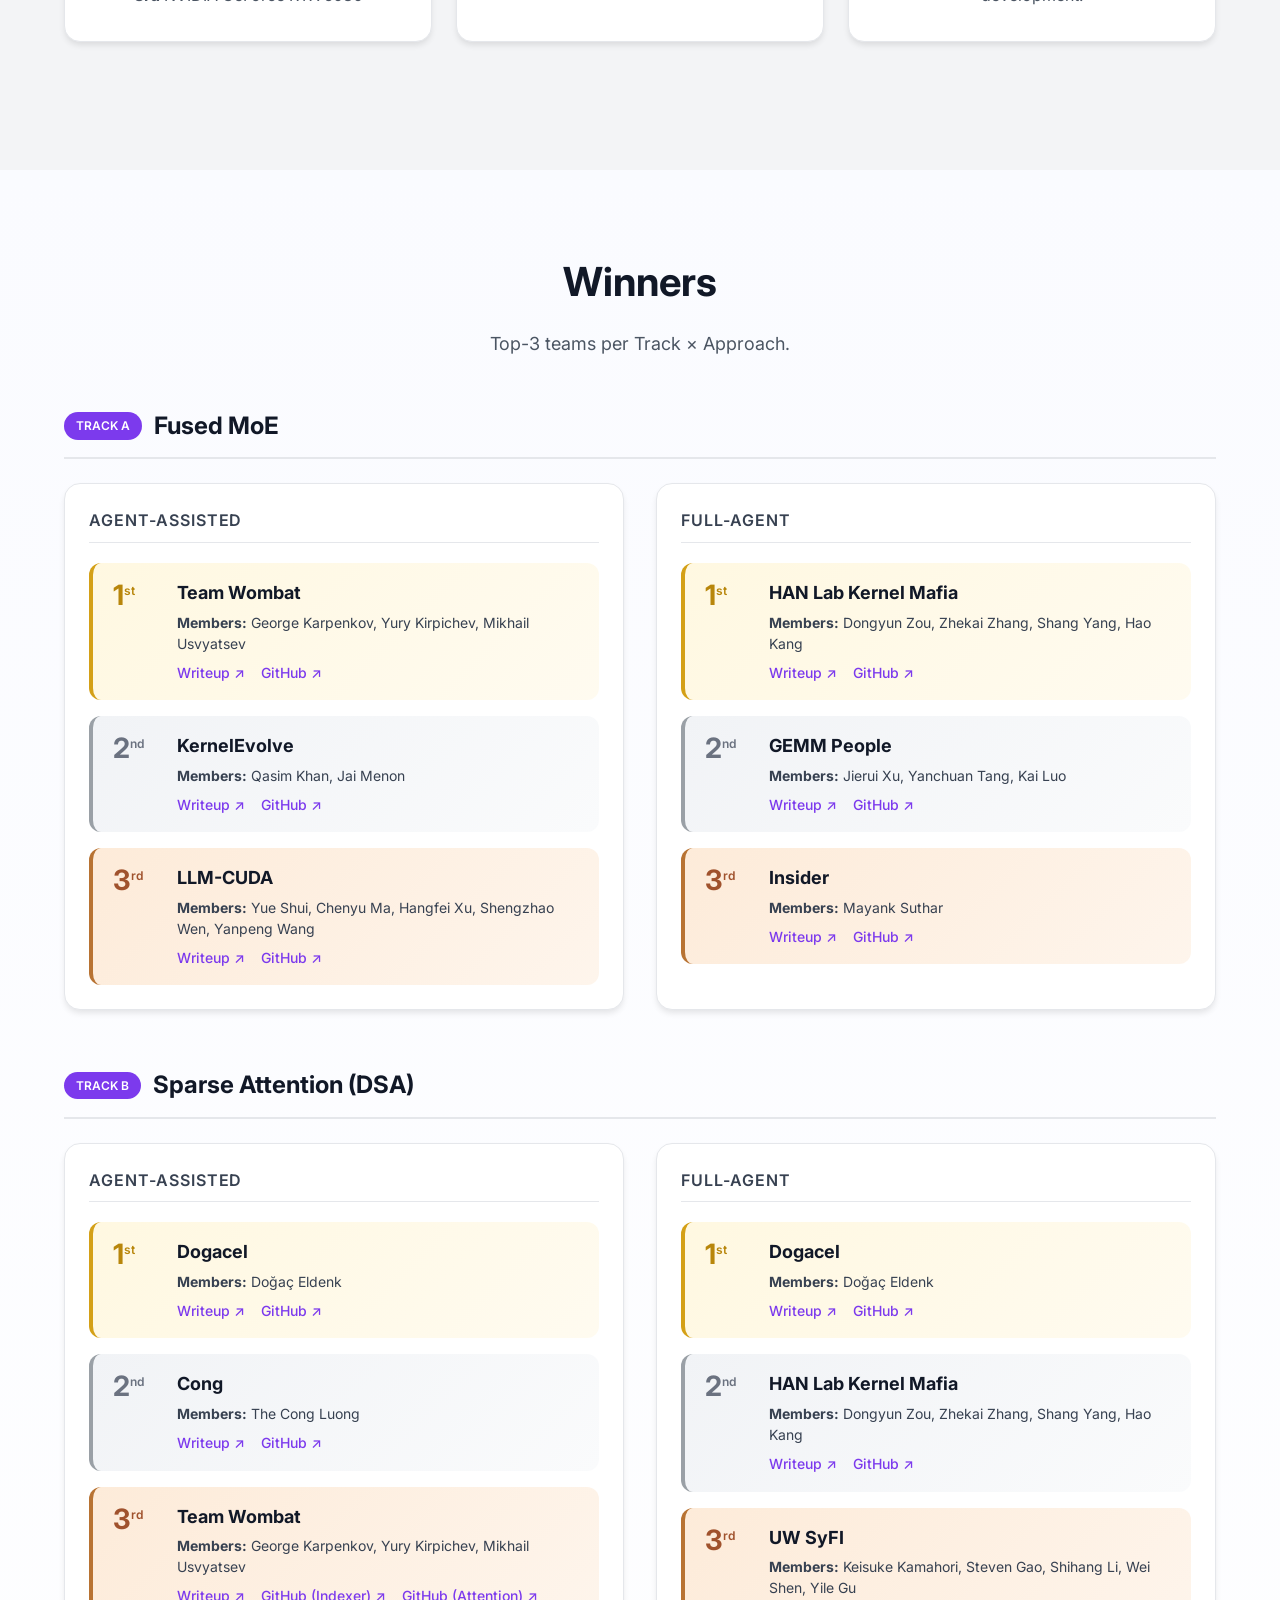
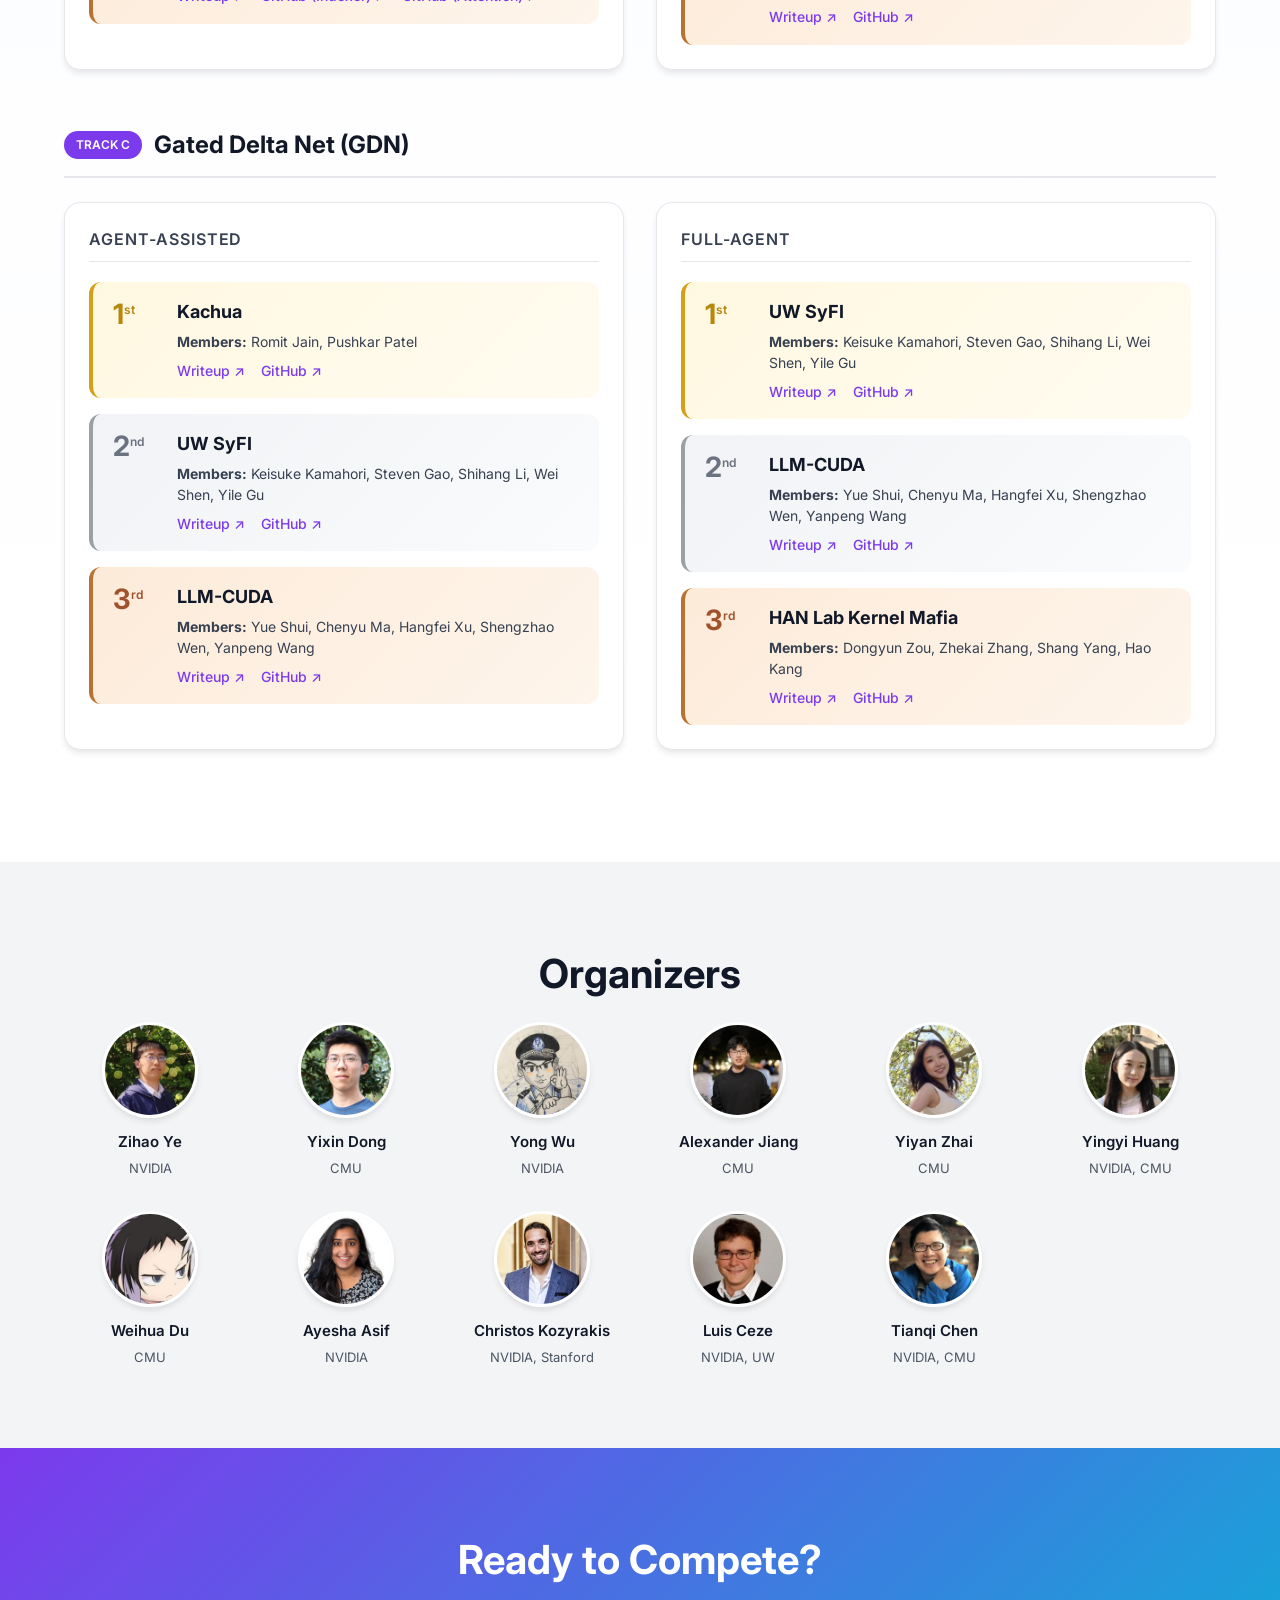
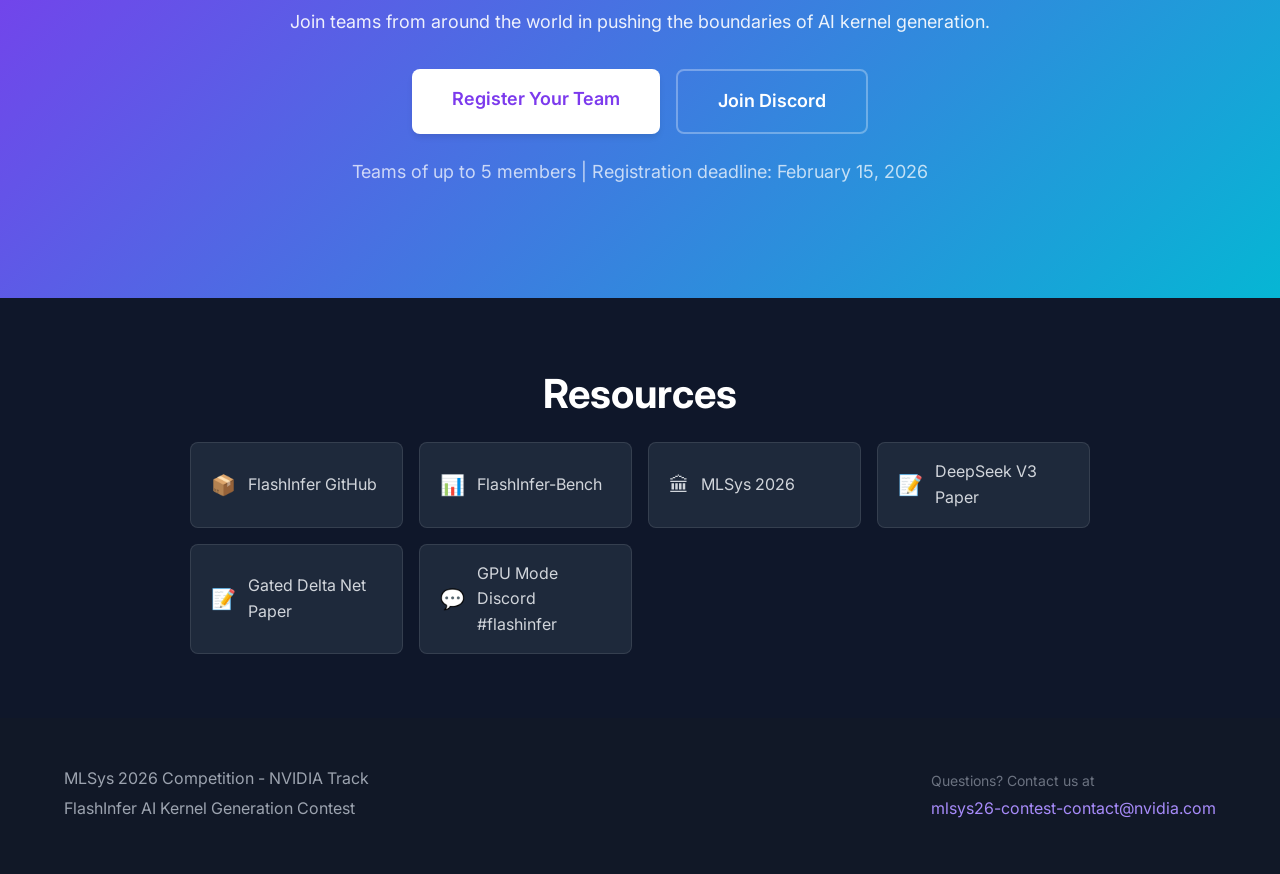
==== commit 8f162b68: "Show per-person affiliation on organizer cards" ====
--- a/index.html
+++ b/index.html
@@ -519,51 +519,61 @@
     <section id="organizers" class="section section-alt">
         <div class="container">
             <h2 class="section-title">Organizers</h2>
-            <p class="section-subtitle">NVIDIA &amp; CMU Catalyst</p>
             <div class="organizers-grid">
                 <a href="https://expye.com/about" target="_blank" class="organizer-card">
                     <img src="images/organizers/zihao-ye.png" alt="Zihao Ye" class="organizer-avatar">
                     <span class="organizer-name">Zihao Ye</span>
+                    <span class="organizer-affiliation">NVIDIA</span>
                 </a>
                 <a href="https://github.com/Ubospica" target="_blank" class="organizer-card">
                     <img src="images/organizers/yixin-dong.png" alt="Yixin Dong" class="organizer-avatar">
                     <span class="organizer-name">Yixin Dong</span>
+                    <span class="organizer-affiliation">CMU</span>
                 </a>
                 <a href="https://github.com/yongwww" target="_blank" class="organizer-card">
                     <img src="images/organizers/yong-wu.jpg" alt="Yong Wu" class="organizer-avatar">
                     <span class="organizer-name">Yong Wu</span>
+                    <span class="organizer-affiliation">NVIDIA</span>
                 </a>
                 <a href="https://github.com/zanderjiang" target="_blank" class="organizer-card">
                     <img src="images/organizers/alexander-jiang.jpg" alt="Alexander Jiang" class="organizer-avatar">
                     <span class="organizer-name">Alexander Jiang</span>
+                    <span class="organizer-affiliation">CMU</span>
                 </a>
                 <a href="https://yiyanzhai.github.io" target="_blank" class="organizer-card">
                     <img src="images/organizers/yiyan-zhai.jpg" alt="Yiyan Zhai" class="organizer-avatar">
                     <span class="organizer-name">Yiyan Zhai</span>
+                    <span class="organizer-affiliation">CMU</span>
                 </a>
                 <a href="https://www.linkedin.com/in/avyh/" target="_blank" class="organizer-card">
                     <img src="images/organizers/yingyi-huang.jpg" alt="Yingyi Huang" class="organizer-avatar">
                     <span class="organizer-name">Yingyi Huang</span>
+                    <span class="organizer-affiliation">NVIDIA, CMU</span>
                 </a>
                 <a href="https://stiglidu.github.io/" target="_blank" class="organizer-card">
                     <img src="images/organizers/weihua-du.jpg" alt="Weihua Du" class="organizer-avatar">
                     <span class="organizer-name">Weihua Du</span>
+                    <span class="organizer-affiliation">CMU</span>
                 </a>
                 <a href="https://www.linkedin.com/in/ayesha-a-asif" target="_blank" class="organizer-card">
                     <img src="images/organizers/ayesha-asif.png" alt="Ayesha Asif" class="organizer-avatar">
                     <span class="organizer-name">Ayesha Asif</span>
+                    <span class="organizer-affiliation">NVIDIA</span>
                 </a>
                 <a href="https://christos.kozyrakis.org/" target="_blank" class="organizer-card">
                     <img src="images/organizers/christos-kozyrakis.jpg" alt="Christos Kozyrakis" class="organizer-avatar">
                     <span class="organizer-name">Christos Kozyrakis</span>
+                    <span class="organizer-affiliation">NVIDIA, Stanford</span>
                 </a>
                 <a href="https://homes.cs.washington.edu/~luisceze/" target="_blank" class="organizer-card">
                     <img src="images/organizers/luis-ceze.jpg" alt="Luis Ceze" class="organizer-avatar">
                     <span class="organizer-name">Luis Ceze</span>
+                    <span class="organizer-affiliation">NVIDIA, UW</span>
                 </a>
                 <a href="https://tqchen.com/" target="_blank" class="organizer-card">
                     <img src="images/organizers/tianqi-chen.jpg" alt="Tianqi Chen" class="organizer-avatar">
                     <span class="organizer-name">Tianqi Chen</span>
+                    <span class="organizer-affiliation">NVIDIA, CMU</span>
                 </a>
             </div>
         </div>
--- a/styles.css
+++ b/styles.css
@@ -928,7 +928,7 @@
     display: flex;
     flex-direction: column;
     align-items: center;
-    gap: 0.75rem;
+    gap: 0.25rem;
     text-decoration: none;
     color: var(--gray-900);
     transition: transform 0.2s;
@@ -949,11 +949,18 @@
     object-fit: cover;
     border: 3px solid var(--white);
     box-shadow: var(--shadow);
+    margin-bottom: 0.5rem;
 }
 
 .organizer-name {
     font-size: 0.9375rem;
     font-weight: 600;
+    text-align: center;
+}
+
+.organizer-affiliation {
+    font-size: 0.8125rem;
+    color: var(--gray-600);
     text-align: center;
 }
 
